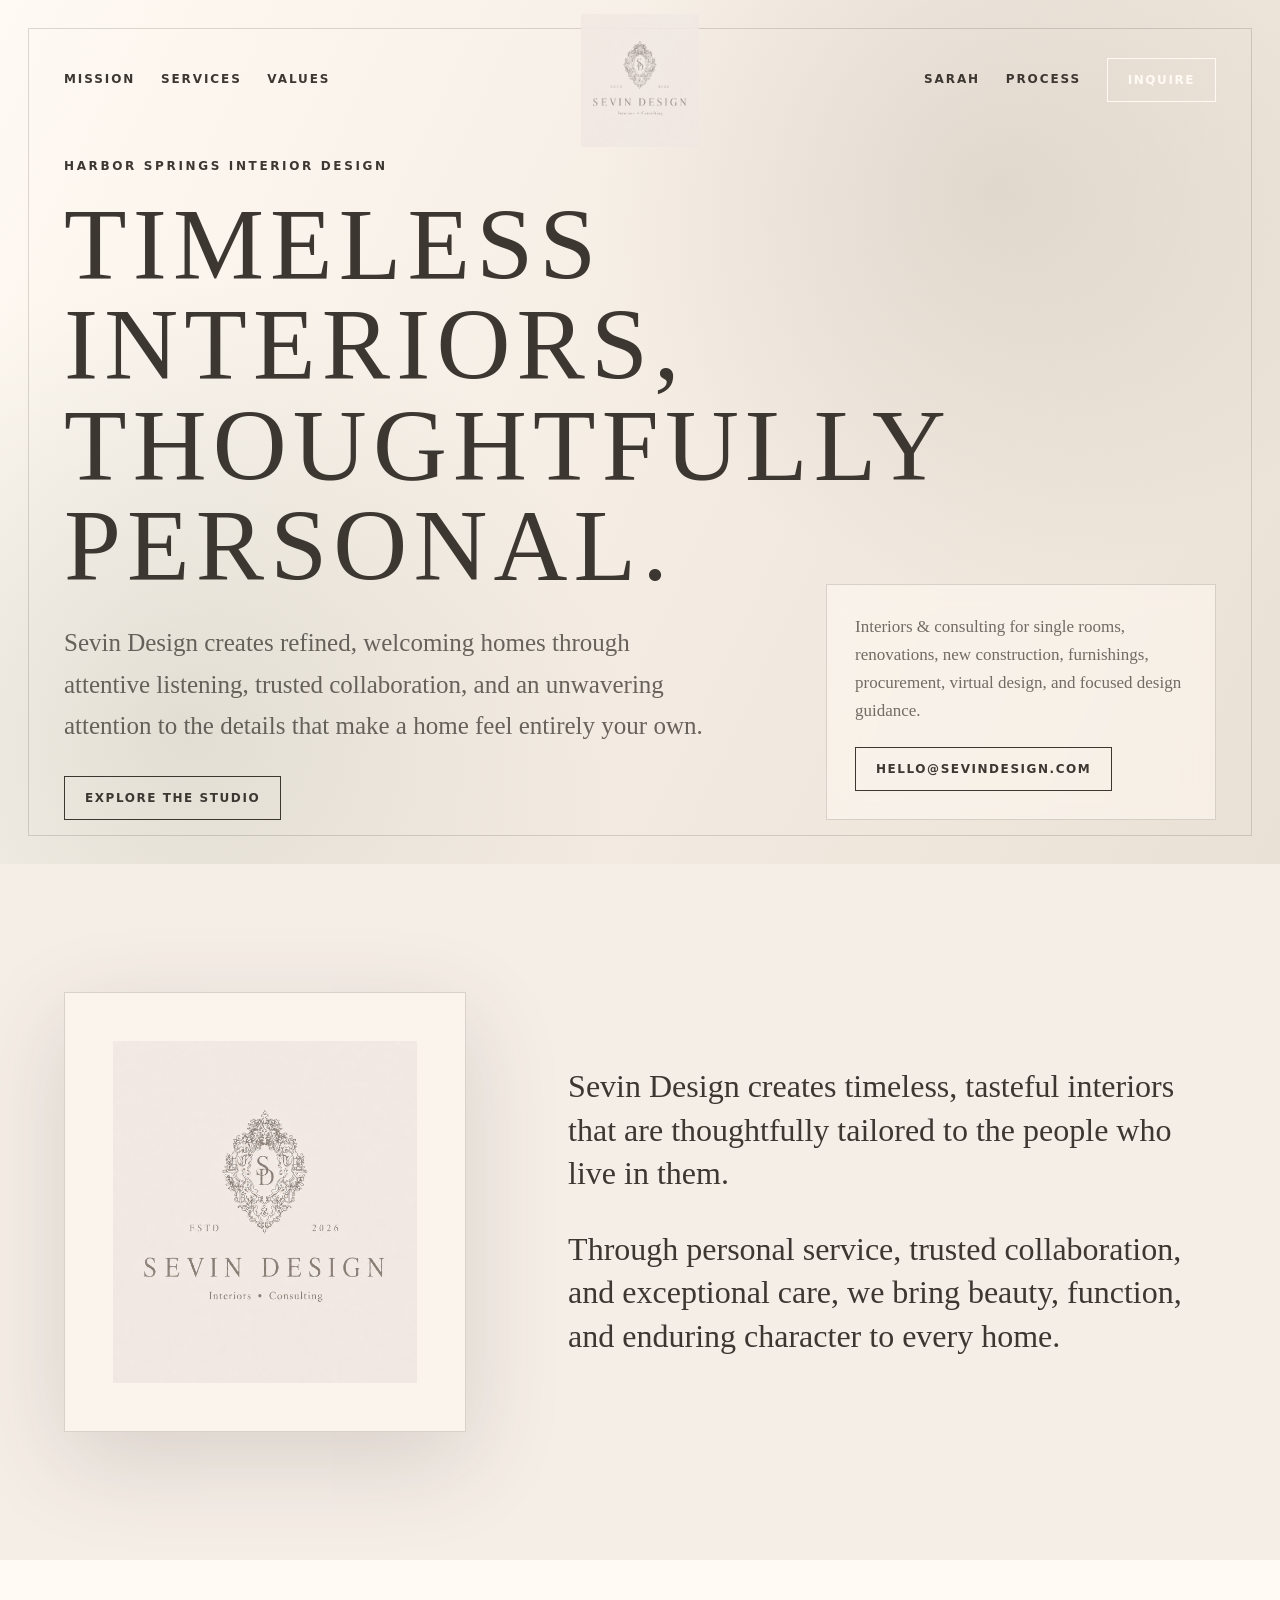
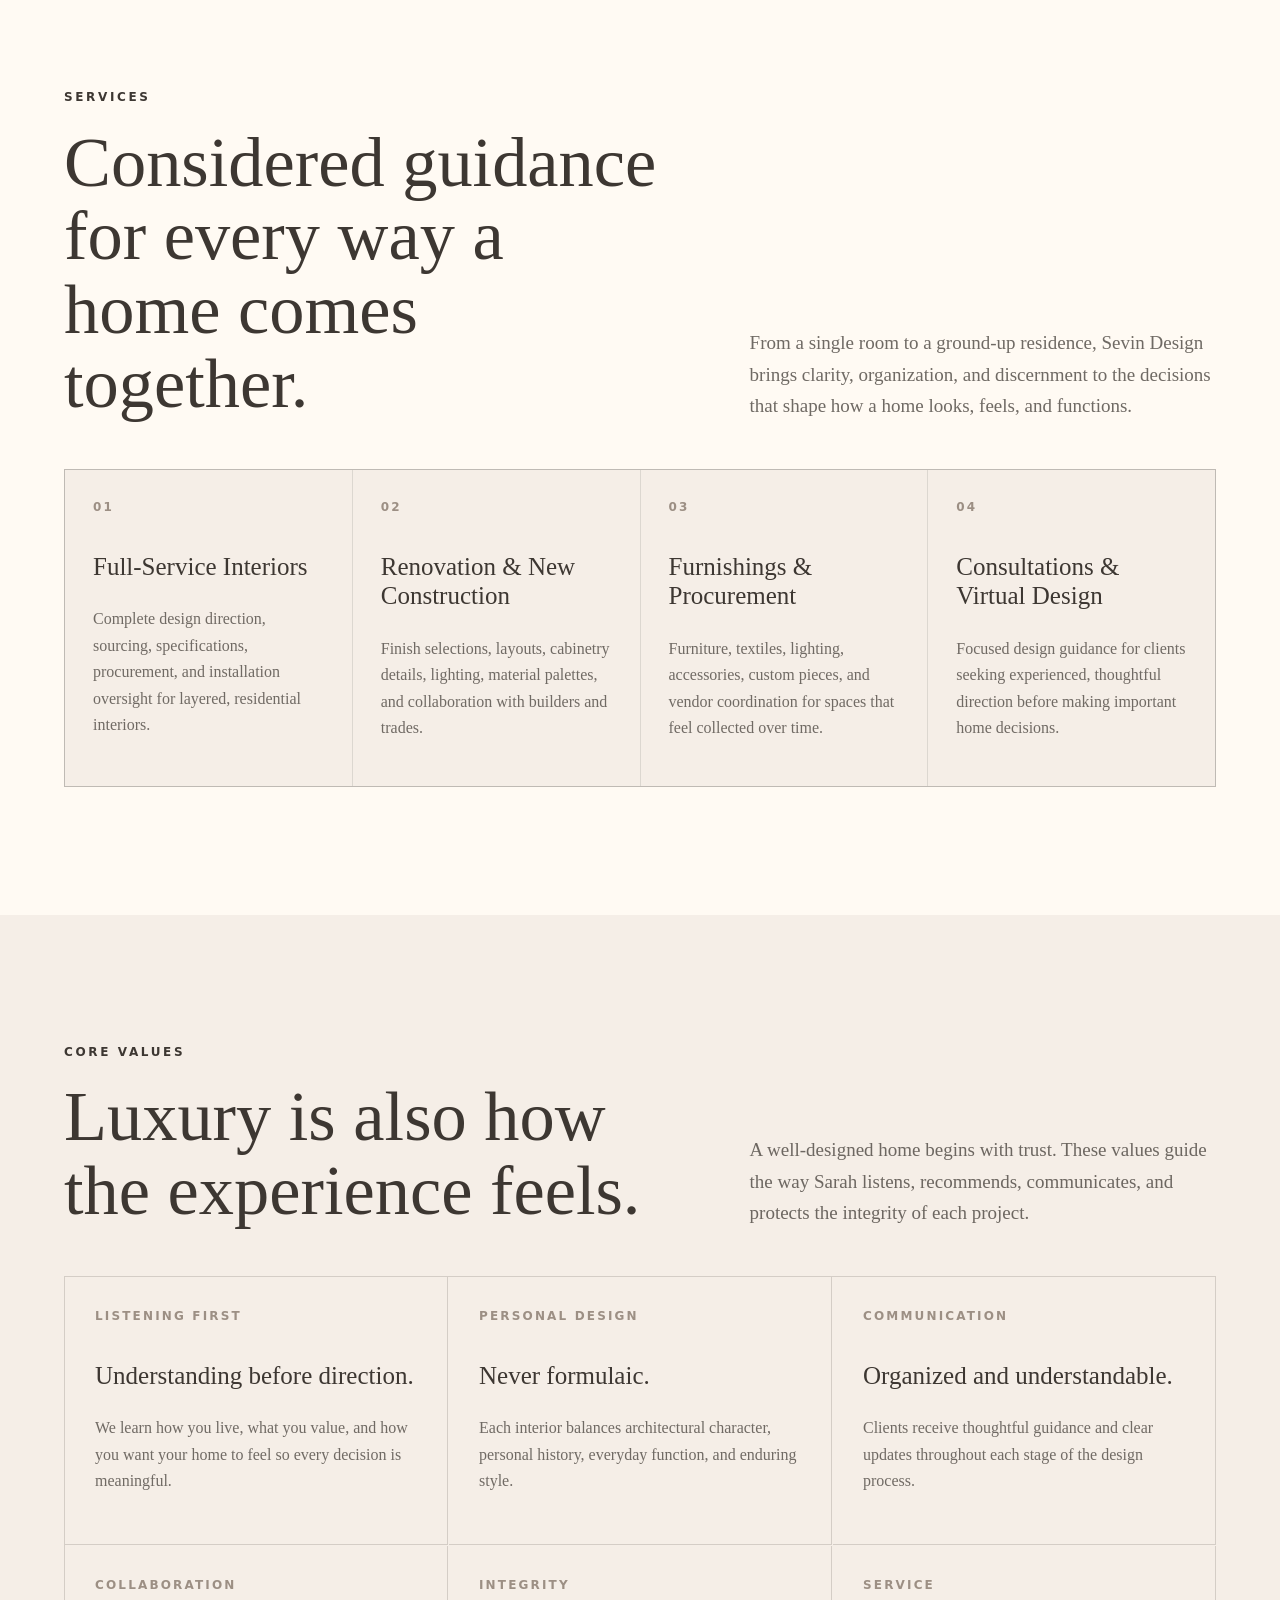
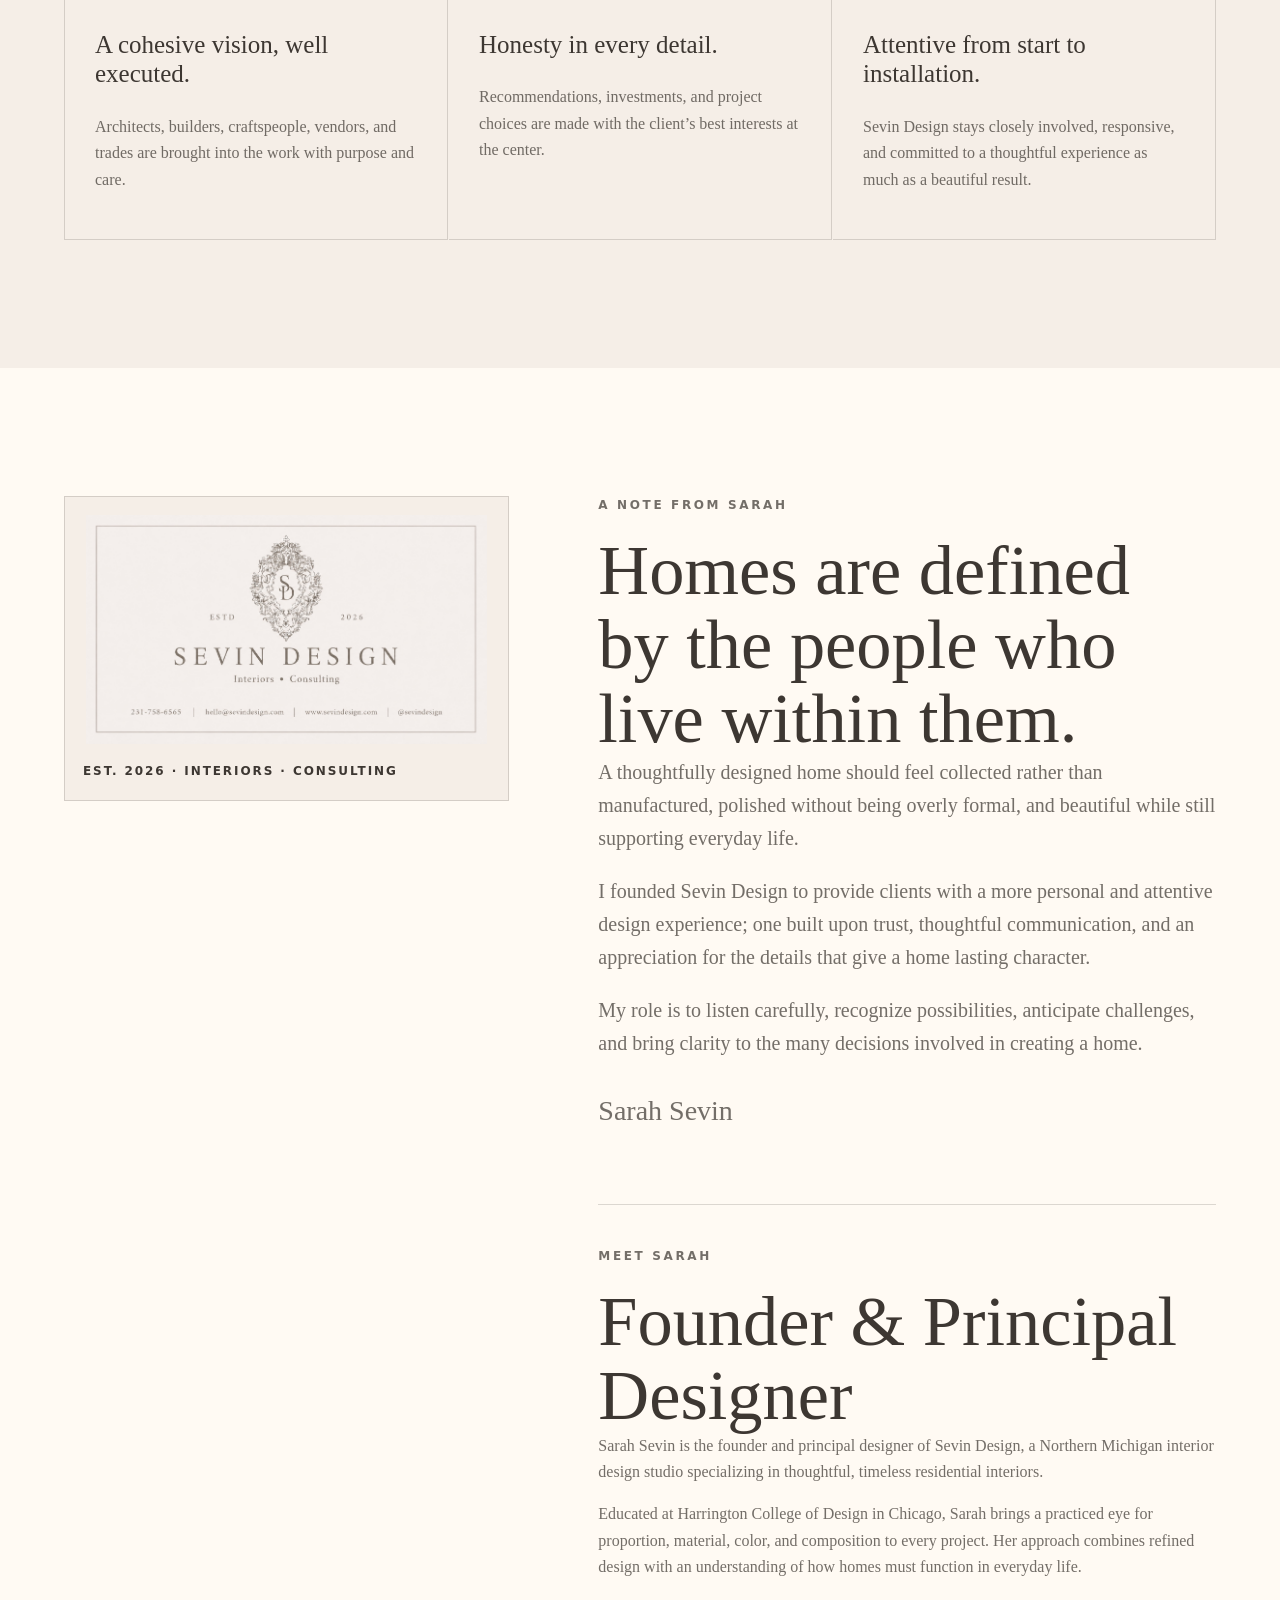
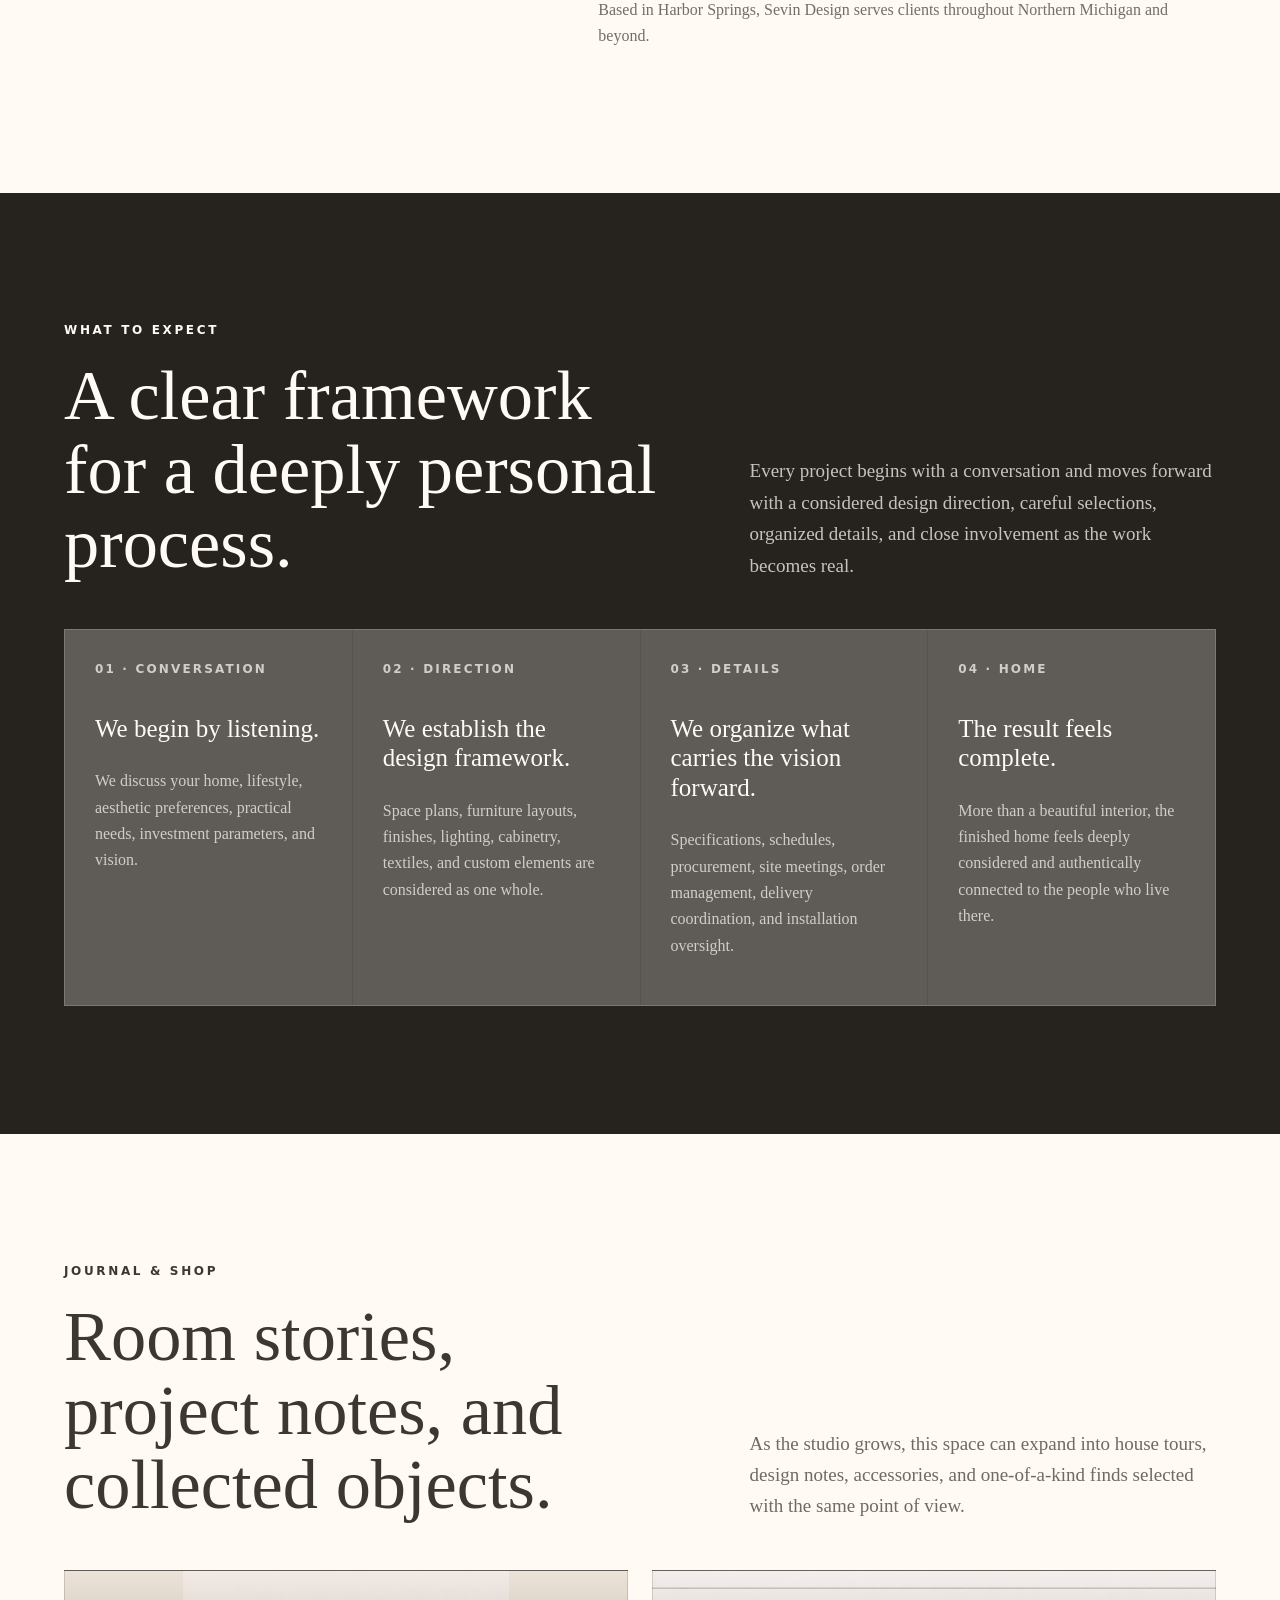
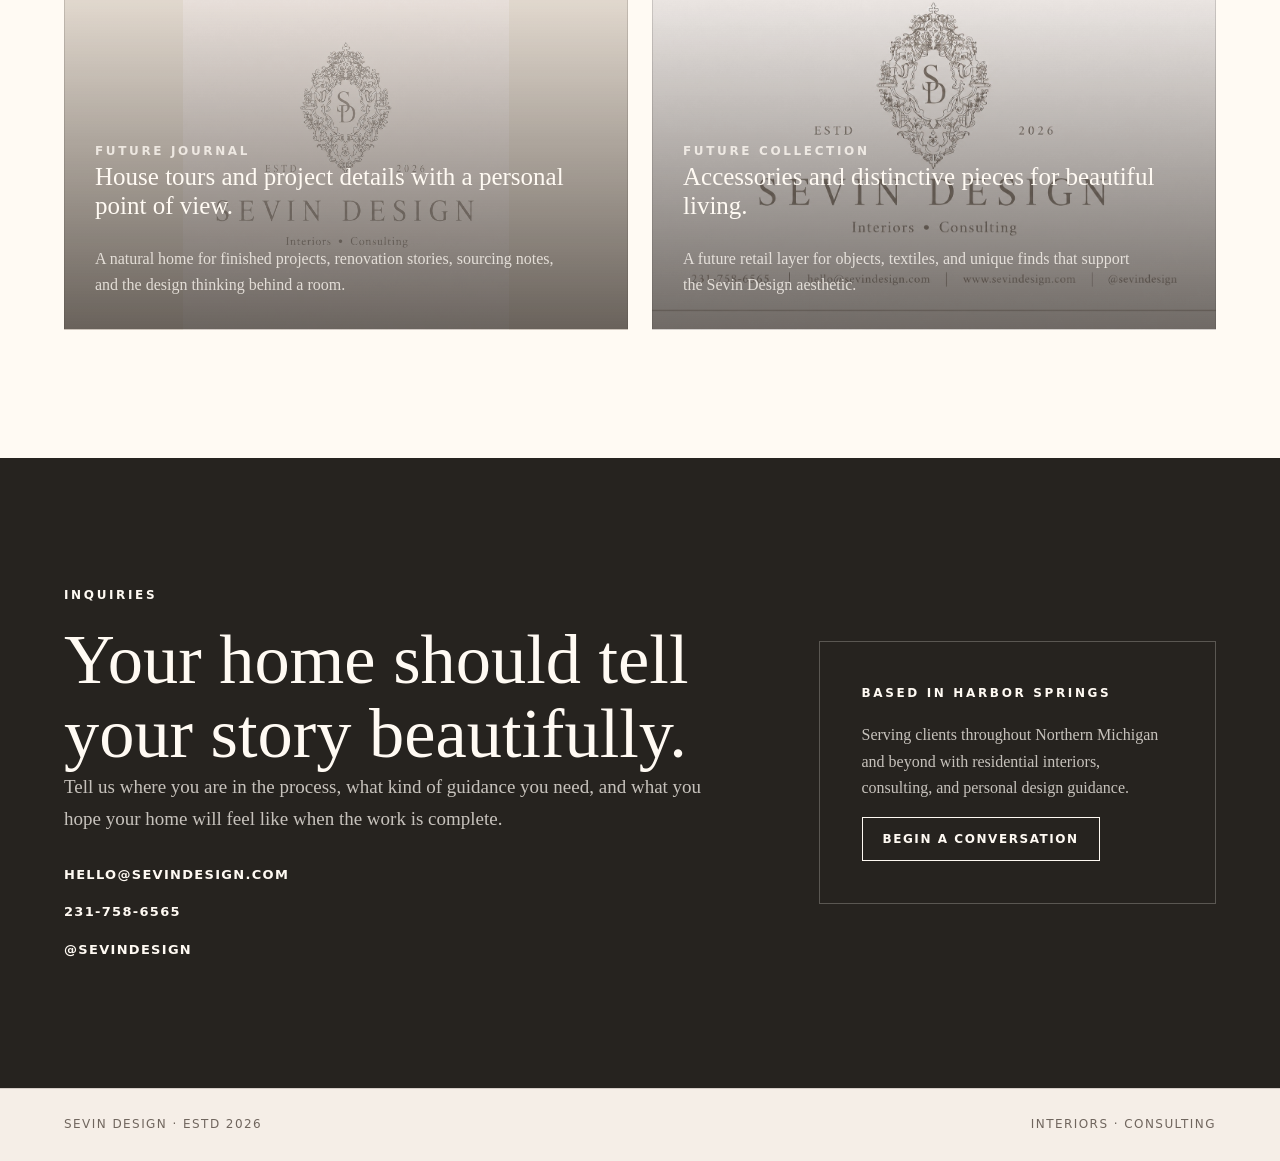
==== sevin-design/index.html @ 9a0bd51c "Fix Sevin logo card crop" ====
<!doctype html>
<html lang="en">
  <head>
    <meta charset="utf-8" />
    <meta name="viewport" content="width=device-width, initial-scale=1" />
    <title>Sevin Design | Timeless Interiors & Consulting</title>
    <meta
      name="description"
      content="Sevin Design is a Harbor Springs interior design studio creating timeless, tasteful interiors through personal service, trusted collaboration, and thoughtful detail."
    />
    <meta property="og:title" content="Sevin Design | Timeless Interiors & Consulting" />
    <meta
      property="og:description"
      content="Thoughtful residential interiors, renovation and new-construction consultation, furnishings, virtual design, and focused design guidance."
    />
    <meta property="og:image" content="https://www.productbuilder.agency/sevin-design/assets/sevin-card.jpg" />
    <meta property="og:type" content="website" />
    <style>
      :root {
        --paper: #f5eee7;
        --ivory: #fffaf3;
        --linen: #e8ded2;
        --sand: #d5c5b5;
        --mushroom: #9c8f84;
        --taupe: #70665e;
        --ink: #3d3732;
        --olive: #5d664f;
        --charcoal: #26231f;
        --line: rgba(61, 55, 50, 0.18);
        --soft-line: rgba(255, 250, 243, 0.28);
        --shadow: 0 28px 90px rgba(61, 55, 50, 0.16);
      }

      * {
        box-sizing: border-box;
      }

      html {
        scroll-behavior: smooth;
      }

      body {
        margin: 0;
        background:
          radial-gradient(circle at top left, rgba(255, 250, 243, 0.82), transparent 38rem),
          var(--paper);
        color: var(--ink);
        font-family: "Times New Roman", Georgia, serif;
        line-height: 1.65;
      }

      a {
        color: inherit;
        text-decoration: none;
      }

      img {
        display: block;
        max-width: 100%;
      }

      .site {
        overflow: clip;
      }

      .topbar {
        position: fixed;
        z-index: 20;
        inset: 0 0 auto;
        display: grid;
        grid-template-columns: 1fr auto 1fr;
        align-items: center;
        gap: 24px;
        min-height: 76px;
        padding: 14px clamp(20px, 5vw, 64px);
        color: var(--ink);
        transition: background 180ms ease, border-color 180ms ease, color 180ms ease;
      }

      .topbar.is-solid {
        background: rgba(245, 238, 231, 0.94);
        border-bottom: 1px solid var(--line);
        color: var(--ink);
        backdrop-filter: blur(18px);
      }

      .nav {
        display: flex;
        align-items: center;
        gap: clamp(14px, 2vw, 28px);
        font-family: ui-sans-serif, system-ui, sans-serif;
        font-size: 12px;
        font-weight: 600;
        letter-spacing: 0.16em;
        text-transform: uppercase;
      }

      .nav:last-child {
        justify-content: flex-end;
      }

      .brand {
        display: grid;
        place-items: center;
        width: 128px;
      }

      .brand img {
        width: 118px;
        mix-blend-mode: multiply;
        opacity: 0.9;
      }

      .button {
        display: inline-flex;
        min-height: 44px;
        align-items: center;
        justify-content: center;
        border: 1px solid currentColor;
        border-radius: 0;
        padding: 12px 20px;
        font-family: ui-sans-serif, system-ui, sans-serif;
        font-size: 12px;
        font-weight: 700;
        letter-spacing: 0.13em;
        line-height: 1;
        text-transform: uppercase;
        transition: transform 160ms ease, background 160ms ease, color 160ms ease;
      }

      .button:hover {
        transform: translateY(-1px);
      }

      .button.dark {
        background: var(--ink);
        color: var(--ivory);
        border-color: var(--ink);
      }

      .button.light {
        color: var(--ivory);
      }

      .hero {
        position: relative;
        min-height: 96svh;
        display: grid;
        align-items: end;
        padding: 118px clamp(20px, 5vw, 64px) 44px;
        color: var(--ink);
        isolation: isolate;
      }

      .hero::before,
      .hero::after {
        position: absolute;
        inset: 0;
        content: "";
        z-index: -1;
      }

      .hero::before {
        background:
          radial-gradient(circle at 78% 22%, rgba(156, 143, 132, 0.2), transparent 25rem),
          radial-gradient(circle at 14% 84%, rgba(93, 102, 79, 0.14), transparent 28rem),
          linear-gradient(115deg, rgba(255, 250, 243, 0.96), rgba(232, 222, 210, 0.84)),
          var(--paper);
      }

      .hero::after {
        border: 1px solid rgba(61, 55, 50, 0.22);
        inset: 28px;
        opacity: 0.8;
      }

      .hero-content {
        display: grid;
        grid-template-columns: minmax(0, 760px) minmax(250px, 390px);
        gap: clamp(32px, 8vw, 130px);
        align-items: end;
        width: min(1220px, 100%);
      }

      .eyebrow {
        margin: 0 0 18px;
        font-family: ui-sans-serif, system-ui, sans-serif;
        font-size: 12px;
        font-weight: 700;
        letter-spacing: 0.22em;
        text-transform: uppercase;
      }

      h1,
      h2,
      h3,
      p {
        margin-top: 0;
      }

      h1 {
        margin-bottom: 26px;
        font-size: clamp(54px, 8vw, 118px);
        font-weight: 400;
        letter-spacing: 0.06em;
        line-height: 0.98;
        text-transform: uppercase;
      }

      h2 {
        margin-bottom: 0;
        font-size: clamp(38px, 5.5vw, 76px);
        font-weight: 400;
        line-height: 1.05;
      }

      h3 {
        font-size: 25px;
        font-weight: 400;
        line-height: 1.18;
      }

      .hero-copy {
        max-width: 650px;
        margin-bottom: 30px;
        color: rgba(61, 55, 50, 0.76);
        font-size: clamp(19px, 2vw, 25px);
      }

      .hero-panel {
        border: 1px solid var(--line);
        padding: 28px;
        background: rgba(255, 250, 243, 0.56);
        backdrop-filter: blur(14px);
      }

      .hero-panel p {
        margin-bottom: 22px;
        color: rgba(61, 55, 50, 0.72);
        font-size: 17px;
      }

      .hero .button.light {
        color: var(--ink);
      }

      .section {
        padding: clamp(72px, 10vw, 132px) clamp(20px, 5vw, 64px);
      }

      .section.alt {
        background: var(--ivory);
      }

      .section.dark {
        background: var(--charcoal);
        color: var(--ivory);
      }

      .section-inner {
        width: min(1180px, 100%);
        margin: 0 auto;
      }

      .section-head {
        display: grid;
        grid-template-columns: minmax(0, 0.92fr) minmax(280px, 0.72fr);
        gap: clamp(30px, 7vw, 104px);
        align-items: end;
        margin-bottom: 48px;
      }

      .section-lede {
        margin-bottom: 0;
        color: rgba(61, 55, 50, 0.74);
        font-size: 19px;
      }

      .dark .section-lede,
      .dark .muted {
        color: rgba(255, 250, 243, 0.74);
      }

      .mission {
        display: grid;
        grid-template-columns: 0.62fr 1fr;
        gap: clamp(34px, 8vw, 118px);
        align-items: center;
      }

      .logo-card {
        border: 1px solid var(--line);
        padding: clamp(24px, 4vw, 48px);
        background: rgba(255, 250, 243, 0.55);
        box-shadow: var(--shadow);
      }

      .mission-copy {
        font-size: clamp(22px, 2.5vw, 34px);
        line-height: 1.36;
      }

      .mission-copy p:last-child {
        margin-bottom: 0;
      }

      .services-grid {
        display: grid;
        grid-template-columns: repeat(4, 1fr);
        gap: 1px;
        border: 1px solid var(--line);
        background: var(--line);
      }

      .service {
        min-height: 300px;
        padding: 28px;
        background: var(--paper);
      }

      .service span,
      .value span,
      .step span {
        display: block;
        margin-bottom: 34px;
        color: var(--mushroom);
        font-family: ui-sans-serif, system-ui, sans-serif;
        font-size: 12px;
        font-weight: 700;
        letter-spacing: 0.18em;
        text-transform: uppercase;
      }

      .service p,
      .value p,
      .step p,
      .bio p,
      .note p {
        color: rgba(61, 55, 50, 0.72);
      }

      .value-grid {
        display: grid;
        grid-template-columns: repeat(3, 1fr);
        gap: 1px;
        border-top: 1px solid var(--line);
        border-left: 1px solid var(--line);
      }

      .value {
        min-height: 268px;
        padding: 30px;
        border-right: 1px solid var(--line);
        border-bottom: 1px solid var(--line);
      }

      .story-grid {
        display: grid;
        grid-template-columns: minmax(280px, 0.72fr) minmax(0, 1fr);
        gap: clamp(34px, 7vw, 96px);
        align-items: start;
      }

      .portrait-card {
        position: sticky;
        top: 104px;
        border: 1px solid var(--line);
        padding: 18px;
        background: var(--paper);
      }

      .portrait-card img {
        aspect-ratio: 16 / 9;
        width: 100%;
        object-fit: contain;
        object-position: center;
      }

      .caption {
        margin: 18px 0 0;
        font-family: ui-sans-serif, system-ui, sans-serif;
        font-size: 12px;
        font-weight: 700;
        letter-spacing: 0.16em;
        text-transform: uppercase;
      }

      .note {
        padding-bottom: 42px;
        border-bottom: 1px solid var(--line);
        font-size: 20px;
      }

      .signature {
        margin-top: 28px;
        color: var(--taupe);
        font-size: 28px;
      }

      .bio {
        padding-top: 42px;
      }

      .process {
        display: grid;
        grid-template-columns: repeat(4, 1fr);
        gap: 1px;
        border: 1px solid rgba(255, 250, 243, 0.22);
        background: rgba(255, 250, 243, 0.22);
      }

      .step {
        min-height: 320px;
        padding: 30px;
        background: rgba(255, 250, 243, 0.05);
      }

      .step p,
      .step span {
        color: rgba(255, 250, 243, 0.72);
      }

      .journal-shop {
        display: grid;
        grid-template-columns: 1fr 1fr;
        gap: 24px;
      }

      .tease {
        min-height: 360px;
        display: flex;
        flex-direction: column;
        justify-content: flex-end;
        border: 1px solid var(--line);
        padding: 30px;
        background:
          linear-gradient(180deg, transparent, rgba(61, 55, 50, 0.72)),
          var(--bg);
        background-size: cover;
        background-position: center;
        color: var(--ivory);
      }

      .tease:first-child {
        background:
          linear-gradient(180deg, rgba(245, 238, 231, 0.28), rgba(61, 55, 50, 0.74)),
          url("./assets/sevin-logo.jpg") center 34% / 58% auto no-repeat,
          var(--linen);
      }

      .tease:last-child {
        --bg: url("./assets/sevin-card.jpg");
      }

      .tease p {
        max-width: 460px;
        margin-bottom: 0;
        color: rgba(255, 250, 243, 0.78);
      }

      .contact {
        display: grid;
        grid-template-columns: minmax(0, 0.92fr) minmax(280px, 0.55fr);
        gap: clamp(30px, 7vw, 94px);
        align-items: center;
      }

      .contact-list {
        display: grid;
        gap: 16px;
        margin-top: 30px;
        font-family: ui-sans-serif, system-ui, sans-serif;
        font-size: 13px;
        font-weight: 650;
        letter-spacing: 0.1em;
        text-transform: uppercase;
      }

      .contact-card {
        border: 1px solid rgba(255, 250, 243, 0.24);
        padding: clamp(24px, 4vw, 42px);
      }

      .footer {
        display: flex;
        justify-content: space-between;
        gap: 18px;
        padding: 26px clamp(20px, 5vw, 64px);
        border-top: 1px solid var(--line);
        color: var(--taupe);
        font-family: ui-sans-serif, system-ui, sans-serif;
        font-size: 12px;
        letter-spacing: 0.12em;
        text-transform: uppercase;
      }

      @media (max-width: 980px) {
        .topbar {
          grid-template-columns: 1fr auto;
        }

        .nav:first-child {
          display: none;
        }

        .hero-content,
        .section-head,
        .mission,
        .story-grid,
        .contact {
          grid-template-columns: 1fr;
        }

        .services-grid,
        .process {
          grid-template-columns: repeat(2, 1fr);
        }

        .value-grid {
          grid-template-columns: repeat(2, 1fr);
        }

        .portrait-card {
          position: static;
          max-width: 520px;
        }
      }

      @media (max-width: 680px) {
        .topbar {
          min-height: 68px;
          padding: 10px 18px;
        }

        .brand {
          width: 92px;
          justify-self: start;
        }

        .brand img {
          width: 86px;
        }

        .nav:last-child a:not(.button) {
          display: none;
        }

        .button {
          min-height: 40px;
          padding: 11px 14px;
          font-size: 11px;
        }

        .hero {
          min-height: 92svh;
          padding: 94px 20px 26px;
        }

        .hero::after {
          inset: 14px;
        }

        h1 {
          font-size: clamp(42px, 14vw, 64px);
        }

        .services-grid,
        .value-grid,
        .process,
        .journal-shop {
          grid-template-columns: 1fr;
        }

        .service,
        .value,
        .step {
          min-height: auto;
        }

        .footer {
          flex-direction: column;
        }
      }
    </style>
  </head>
  <body>
    <div class="site">
      <header class="topbar" data-nav>
        <nav class="nav" aria-label="Primary navigation left">
          <a href="#mission">Mission</a>
          <a href="#services">Services</a>
          <a href="#values">Values</a>
        </nav>
        <a class="brand" href="#top" aria-label="Sevin Design home">
          <img src="./assets/sevin-logo.jpg" alt="Sevin Design" />
        </a>
        <nav class="nav" aria-label="Primary navigation right">
          <a href="#sarah">Sarah</a>
          <a href="#process">Process</a>
          <a class="button light" href="#contact">Inquire</a>
        </nav>
      </header>

      <main id="top">
        <section class="hero">
          <div class="hero-content">
            <div>
              <p class="eyebrow">Harbor Springs Interior Design</p>
              <h1>Timeless interiors, thoughtfully personal.</h1>
              <p class="hero-copy">
                Sevin Design creates refined, welcoming homes through attentive
                listening, trusted collaboration, and an unwavering attention to
                the details that make a home feel entirely your own.
              </p>
              <a class="button light" href="#mission">Explore the Studio</a>
            </div>
            <aside class="hero-panel" aria-label="Sevin Design introduction">
              <p>
                Interiors & consulting for single rooms, renovations, new
                construction, furnishings, procurement, virtual design, and
                focused design guidance.
              </p>
              <a class="button light" href="mailto:hello@sevindesign.com">hello@sevindesign.com</a>
            </aside>
          </div>
        </section>

        <section class="section" id="mission">
          <div class="section-inner mission">
            <div class="logo-card">
              <img src="./assets/sevin-logo.jpg" alt="Sevin Design Interiors and Consulting" />
            </div>
            <div class="mission-copy">
              <p>
                Sevin Design creates timeless, tasteful interiors that are
                thoughtfully tailored to the people who live in them.
              </p>
              <p>
                Through personal service, trusted collaboration, and exceptional
                care, we bring beauty, function, and enduring character to every
                home.
              </p>
            </div>
          </div>
        </section>

        <section class="section alt" id="services">
          <div class="section-inner">
            <div class="section-head">
              <div>
                <p class="eyebrow">Services</p>
                <h2>Considered guidance for every way a home comes together.</h2>
              </div>
              <p class="section-lede">
                From a single room to a ground-up residence, Sevin Design brings
                clarity, organization, and discernment to the decisions that
                shape how a home looks, feels, and functions.
              </p>
            </div>
            <div class="services-grid">
              <article class="service">
                <span>01</span>
                <h3>Full-Service Interiors</h3>
                <p>
                  Complete design direction, sourcing, specifications,
                  procurement, and installation oversight for layered,
                  residential interiors.
                </p>
              </article>
              <article class="service">
                <span>02</span>
                <h3>Renovation & New Construction</h3>
                <p>
                  Finish selections, layouts, cabinetry details, lighting,
                  material palettes, and collaboration with builders and trades.
                </p>
              </article>
              <article class="service">
                <span>03</span>
                <h3>Furnishings & Procurement</h3>
                <p>
                  Furniture, textiles, lighting, accessories, custom pieces, and
                  vendor coordination for spaces that feel collected over time.
                </p>
              </article>
              <article class="service">
                <span>04</span>
                <h3>Consultations & Virtual Design</h3>
                <p>
                  Focused design guidance for clients seeking experienced,
                  thoughtful direction before making important home decisions.
                </p>
              </article>
            </div>
          </div>
        </section>

        <section class="section" id="values">
          <div class="section-inner">
            <div class="section-head">
              <div>
                <p class="eyebrow">Core Values</p>
                <h2>Luxury is also how the experience feels.</h2>
              </div>
              <p class="section-lede">
                A well-designed home begins with trust. These values guide the
                way Sarah listens, recommends, communicates, and protects the
                integrity of each project.
              </p>
            </div>
            <div class="value-grid">
              <article class="value">
                <span>Listening First</span>
                <h3>Understanding before direction.</h3>
                <p>
                  We learn how you live, what you value, and how you want your
                  home to feel so every decision is meaningful.
                </p>
              </article>
              <article class="value">
                <span>Personal Design</span>
                <h3>Never formulaic.</h3>
                <p>
                  Each interior balances architectural character, personal
                  history, everyday function, and enduring style.
                </p>
              </article>
              <article class="value">
                <span>Communication</span>
                <h3>Organized and understandable.</h3>
                <p>
                  Clients receive thoughtful guidance and clear updates
                  throughout each stage of the design process.
                </p>
              </article>
              <article class="value">
                <span>Collaboration</span>
                <h3>A cohesive vision, well executed.</h3>
                <p>
                  Architects, builders, craftspeople, vendors, and trades are
                  brought into the work with purpose and care.
                </p>
              </article>
              <article class="value">
                <span>Integrity</span>
                <h3>Honesty in every detail.</h3>
                <p>
                  Recommendations, investments, and project choices are made
                  with the client’s best interests at the center.
                </p>
              </article>
              <article class="value">
                <span>Service</span>
                <h3>Attentive from start to installation.</h3>
                <p>
                  Sevin Design stays closely involved, responsive, and committed
                  to a thoughtful experience as much as a beautiful result.
                </p>
              </article>
            </div>
          </div>
        </section>

        <section class="section alt" id="sarah">
          <div class="section-inner story-grid">
            <aside class="portrait-card">
              <img src="./assets/sevin-card.jpg" alt="Sevin Design business card artwork" />
              <p class="caption">Est. 2026 · Interiors · Consulting</p>
            </aside>
            <div>
              <article class="note">
                <p class="eyebrow">A Note from Sarah</p>
                <h2>Homes are defined by the people who live within them.</h2>
                <p>
                  A thoughtfully designed home should feel collected rather than
                  manufactured, polished without being overly formal, and
                  beautiful while still supporting everyday life.
                </p>
                <p>
                  I founded Sevin Design to provide clients with a more personal
                  and attentive design experience; one built upon trust,
                  thoughtful communication, and an appreciation for the details
                  that give a home lasting character.
                </p>
                <p>
                  My role is to listen carefully, recognize possibilities,
                  anticipate challenges, and bring clarity to the many decisions
                  involved in creating a home.
                </p>
                <p class="signature">Sarah Sevin</p>
              </article>
              <article class="bio">
                <p class="eyebrow">Meet Sarah</p>
                <h2>Founder & Principal Designer</h2>
                <p>
                  Sarah Sevin is the founder and principal designer of Sevin
                  Design, a Northern Michigan interior design studio
                  specializing in thoughtful, timeless residential interiors.
                </p>
                <p>
                  Educated at Harrington College of Design in Chicago, Sarah
                  brings a practiced eye for proportion, material, color, and
                  composition to every project. Her approach combines refined
                  design with an understanding of how homes must function in
                  everyday life.
                </p>
                <p>
                  Based in Harbor Springs, Sevin Design serves clients
                  throughout Northern Michigan and beyond.
                </p>
              </article>
            </div>
          </div>
        </section>

        <section class="section dark" id="process">
          <div class="section-inner">
            <div class="section-head">
              <div>
                <p class="eyebrow">What to Expect</p>
                <h2>A clear framework for a deeply personal process.</h2>
              </div>
              <p class="section-lede">
                Every project begins with a conversation and moves forward with
                a considered design direction, careful selections, organized
                details, and close involvement as the work becomes real.
              </p>
            </div>
            <div class="process">
              <article class="step">
                <span>01 · Conversation</span>
                <h3>We begin by listening.</h3>
                <p>
                  We discuss your home, lifestyle, aesthetic preferences,
                  practical needs, investment parameters, and vision.
                </p>
              </article>
              <article class="step">
                <span>02 · Direction</span>
                <h3>We establish the design framework.</h3>
                <p>
                  Space plans, furniture layouts, finishes, lighting, cabinetry,
                  textiles, and custom elements are considered as one whole.
                </p>
              </article>
              <article class="step">
                <span>03 · Details</span>
                <h3>We organize what carries the vision forward.</h3>
                <p>
                  Specifications, schedules, procurement, site meetings, order
                  management, delivery coordination, and installation oversight.
                </p>
              </article>
              <article class="step">
                <span>04 · Home</span>
                <h3>The result feels complete.</h3>
                <p>
                  More than a beautiful interior, the finished home feels
                  deeply considered and authentically connected to the people
                  who live there.
                </p>
              </article>
            </div>
          </div>
        </section>

        <section class="section alt">
          <div class="section-inner">
            <div class="section-head">
              <div>
                <p class="eyebrow">Journal & Shop</p>
                <h2>Room stories, project notes, and collected objects.</h2>
              </div>
              <p class="section-lede">
                As the studio grows, this space can expand into house tours,
                design notes, accessories, and one-of-a-kind finds selected with
                the same point of view.
              </p>
            </div>
            <div class="journal-shop">
              <article class="tease">
                <p class="eyebrow">Future Journal</p>
                <h3>House tours and project details with a personal point of view.</h3>
                <p>
                  A natural home for finished projects, renovation stories,
                  sourcing notes, and the design thinking behind a room.
                </p>
              </article>
              <article class="tease">
                <p class="eyebrow">Future Collection</p>
                <h3>Accessories and distinctive pieces for beautiful living.</h3>
                <p>
                  A future retail layer for objects, textiles, and unique finds
                  that support the Sevin Design aesthetic.
                </p>
              </article>
            </div>
          </div>
        </section>

        <section class="section dark" id="contact">
          <div class="section-inner contact">
            <div>
              <p class="eyebrow">Inquiries</p>
              <h2>Your home should tell your story beautifully.</h2>
              <p class="section-lede">
                Tell us where you are in the process, what kind of guidance you
                need, and what you hope your home will feel like when the work
                is complete.
              </p>
              <div class="contact-list">
                <a href="mailto:hello@sevindesign.com">hello@sevindesign.com</a>
                <a href="tel:+12317586565">231-758-6565</a>
                <a href="https://www.instagram.com/sevindesign">@sevindesign</a>
              </div>
            </div>
            <aside class="contact-card">
              <p class="eyebrow">Based in Harbor Springs</p>
              <p class="muted">
                Serving clients throughout Northern Michigan and beyond with
                residential interiors, consulting, and personal design guidance.
              </p>
              <a class="button light" href="mailto:hello@sevindesign.com">Begin a Conversation</a>
            </aside>
          </div>
        </section>
      </main>

      <footer class="footer">
        <span>Sevin Design · Estd 2026</span>
        <span>Interiors · Consulting</span>
      </footer>
    </div>

    <script>
      const nav = document.querySelector("[data-nav]");
      const updateNav = () => nav.classList.toggle("is-solid", window.scrollY > 28);
      updateNav();
      window.addEventListener("scroll", updateNav, { passive: true });
    </script>
  </body>
</html>
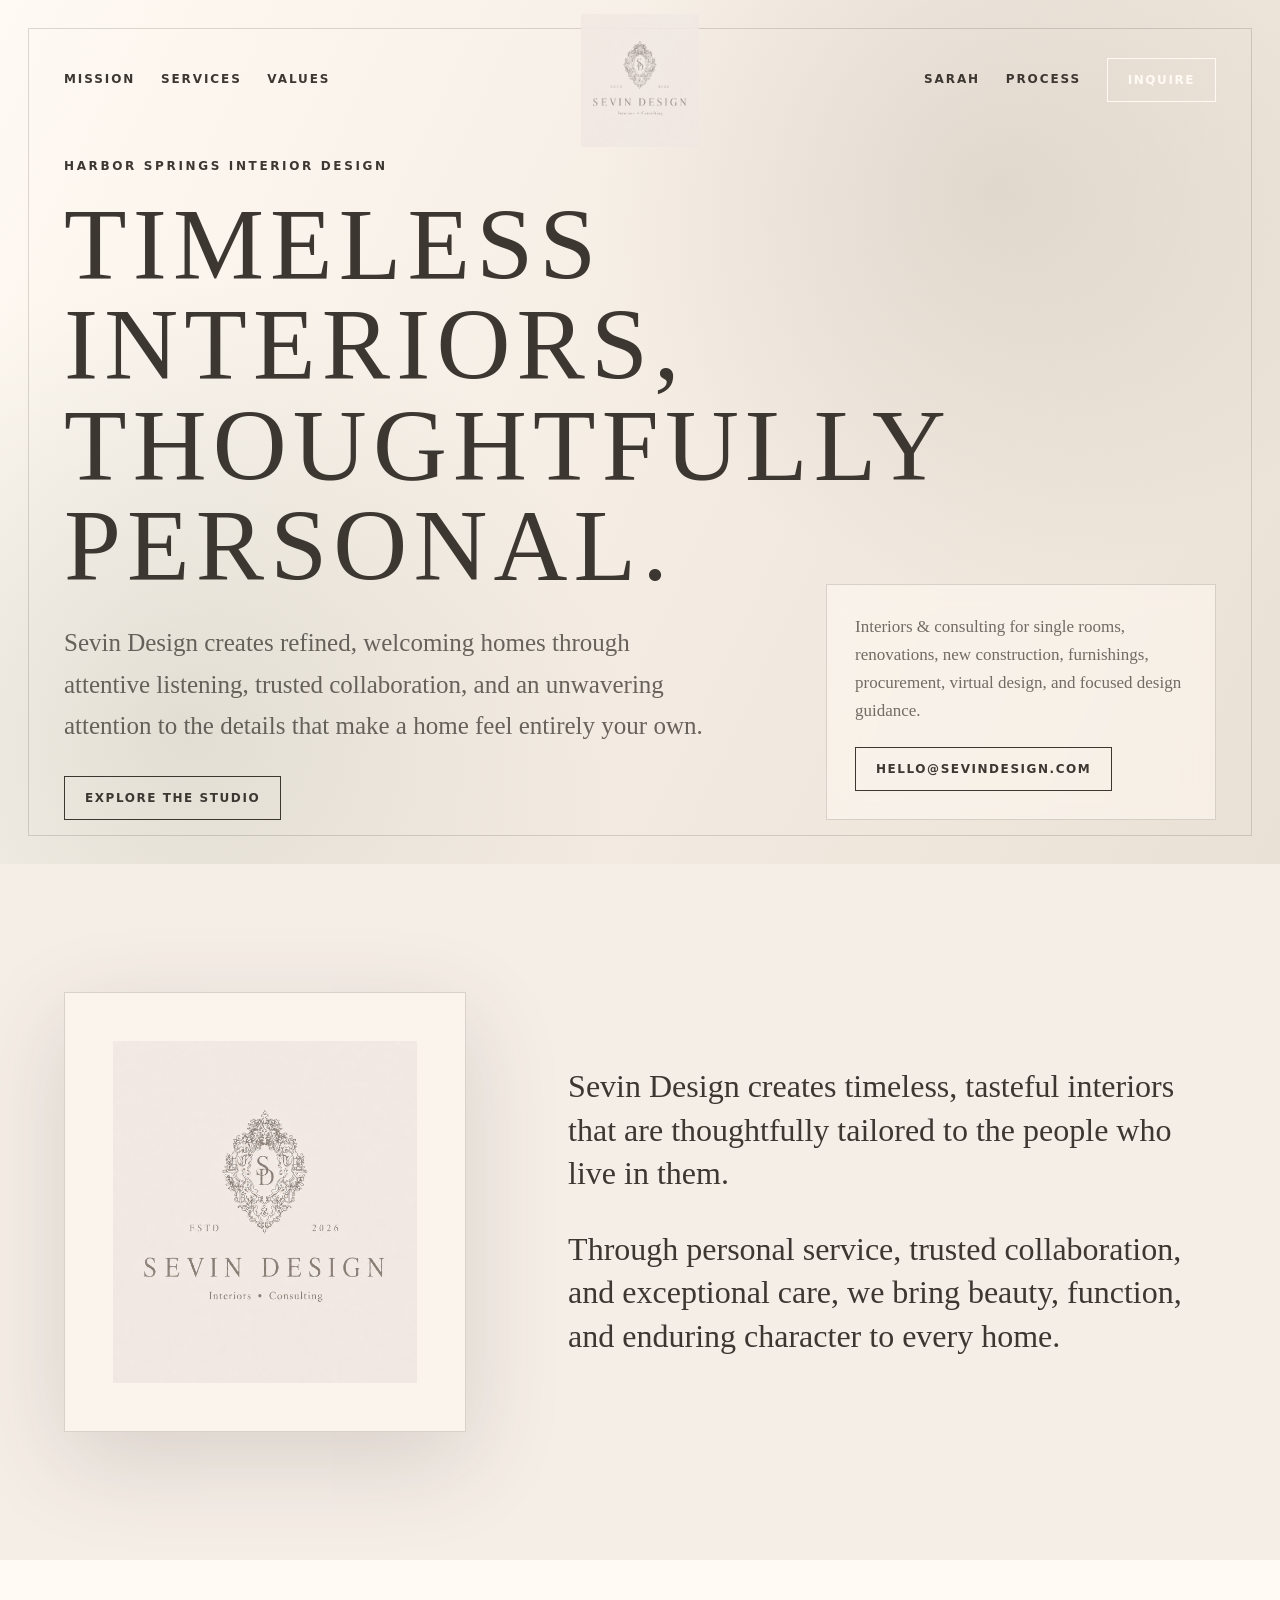
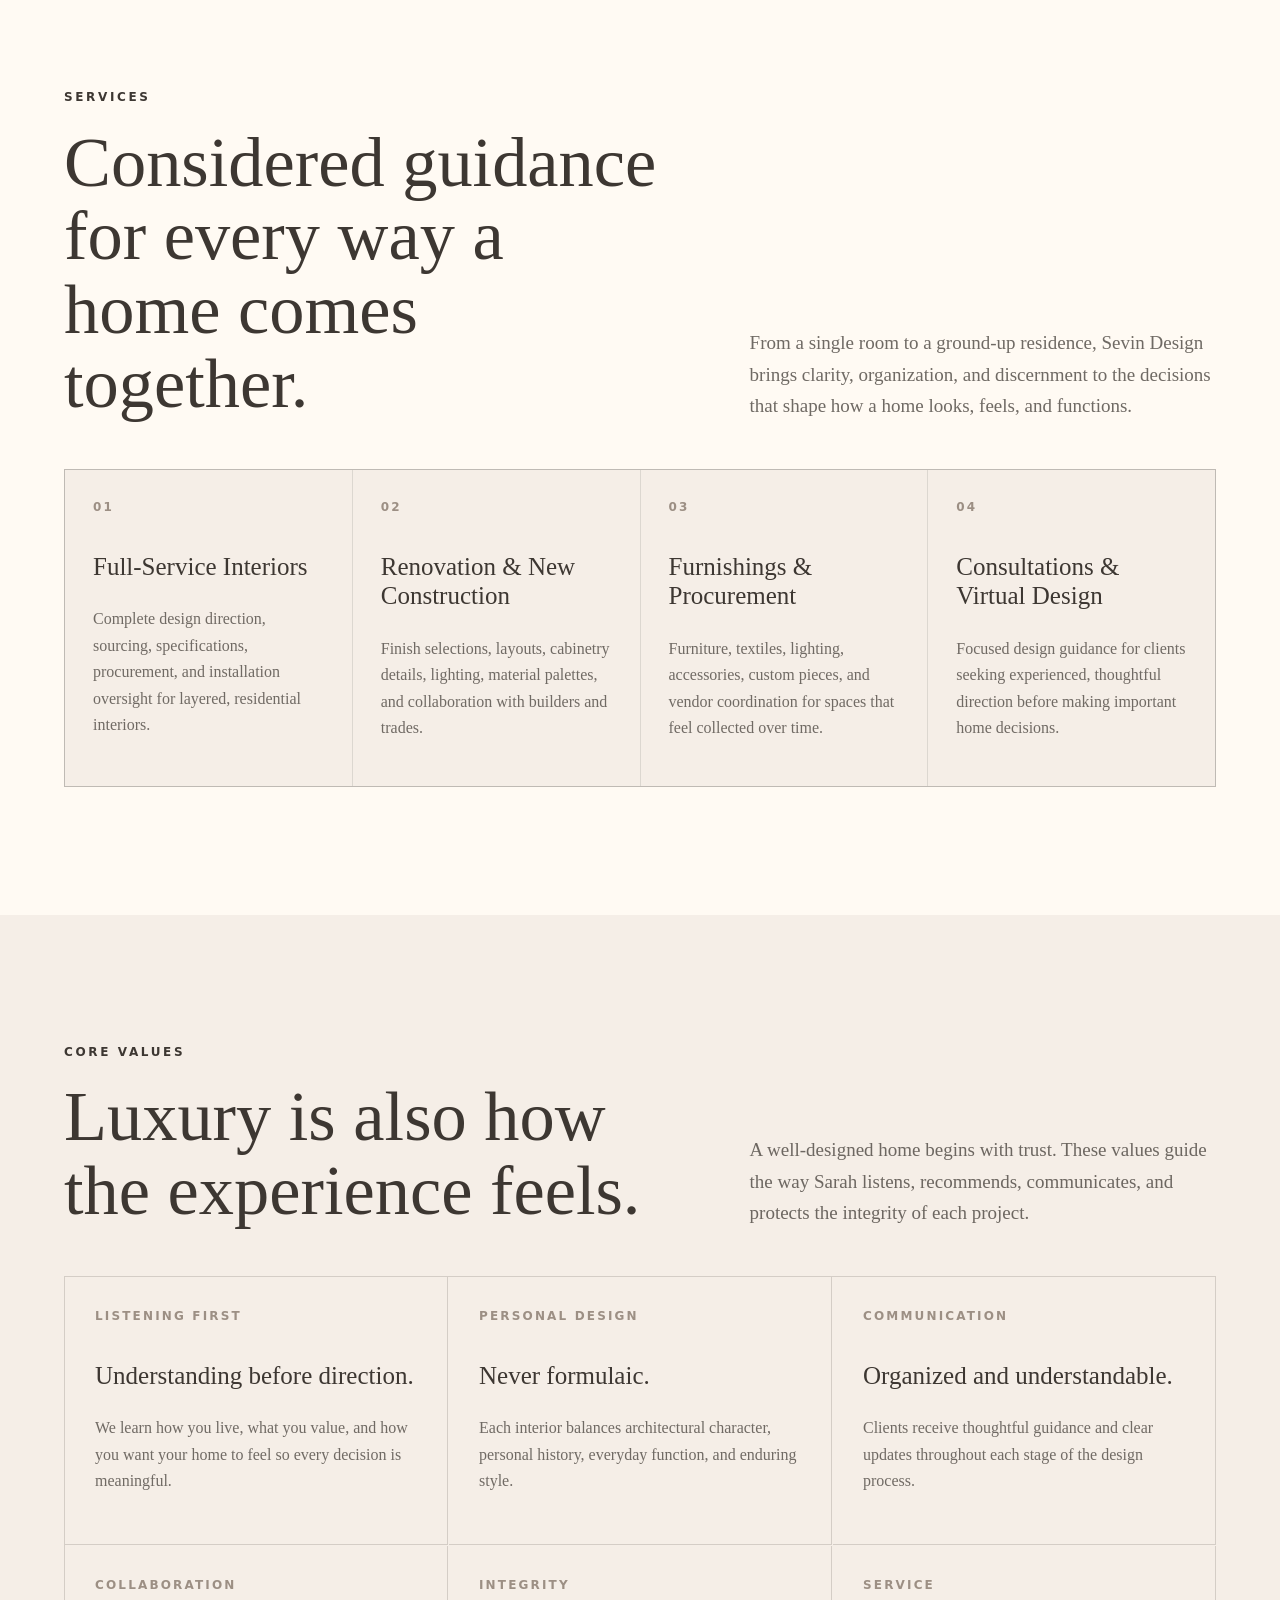
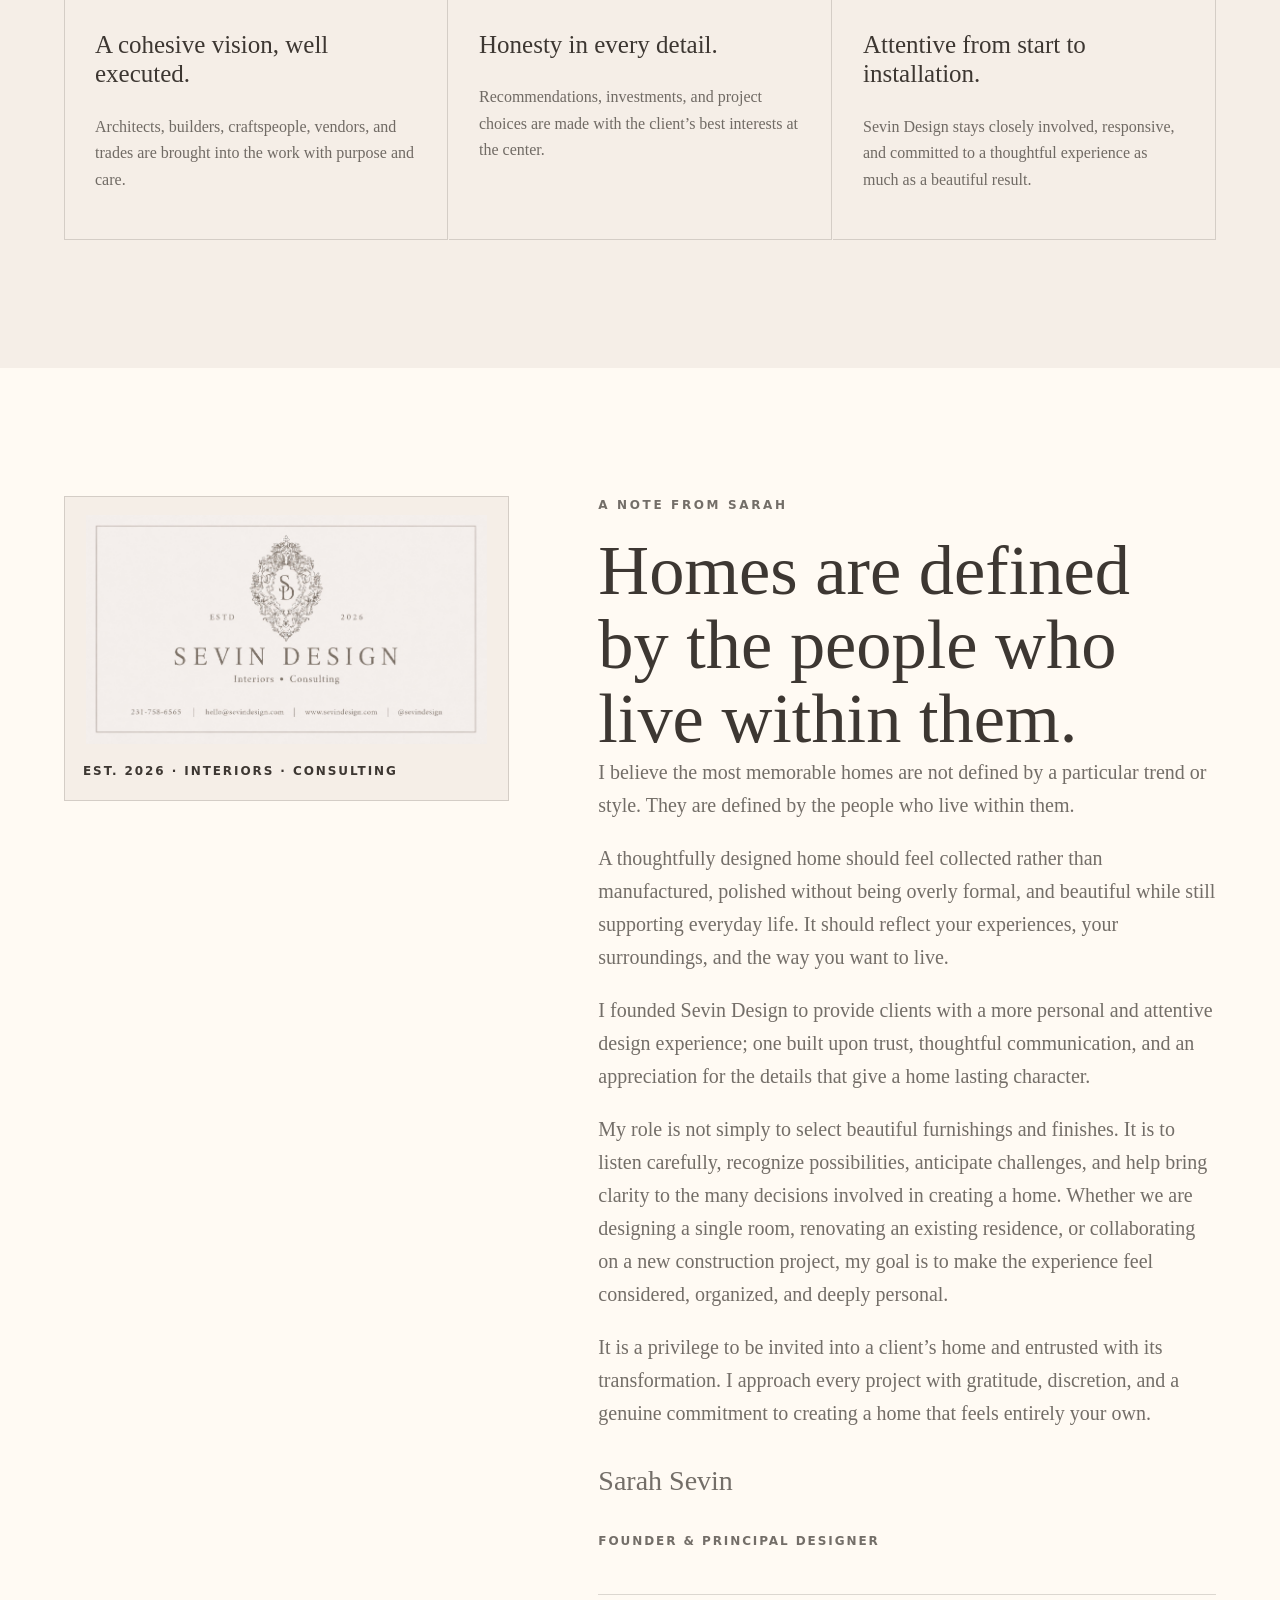
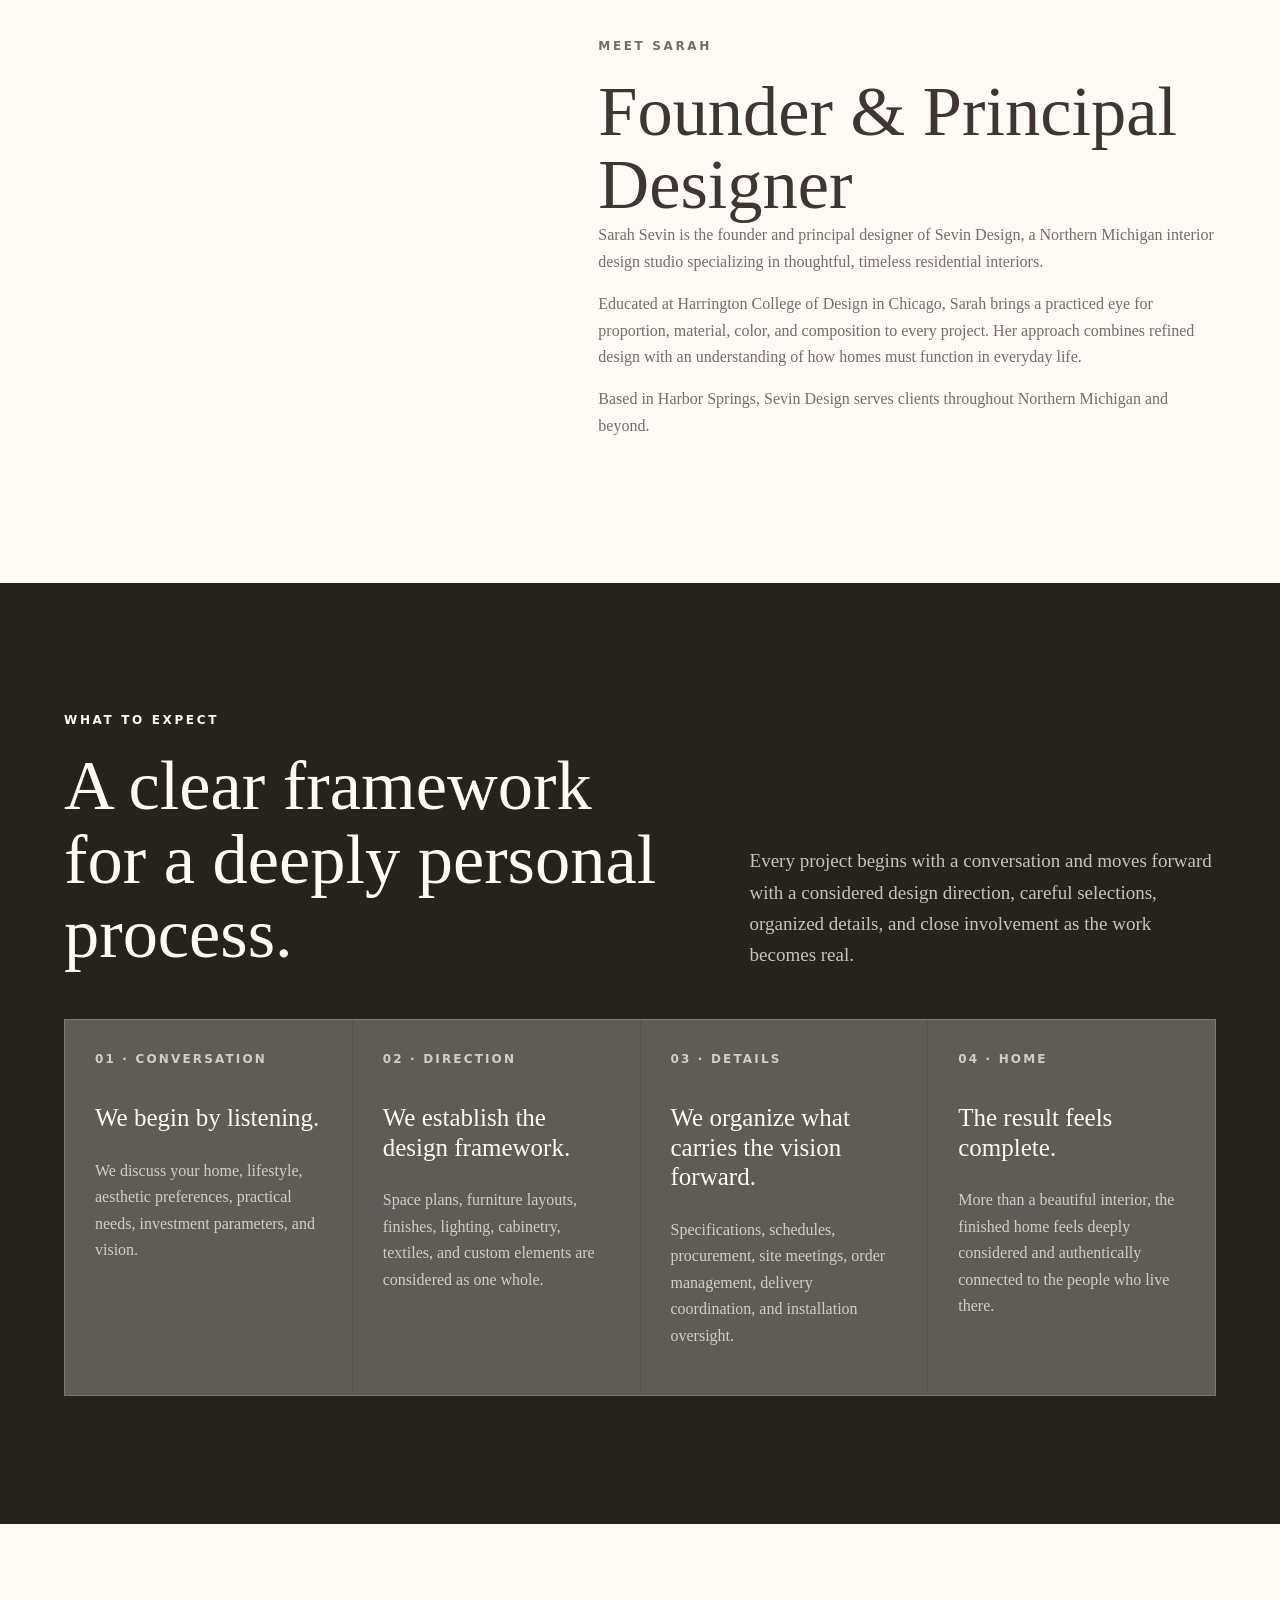
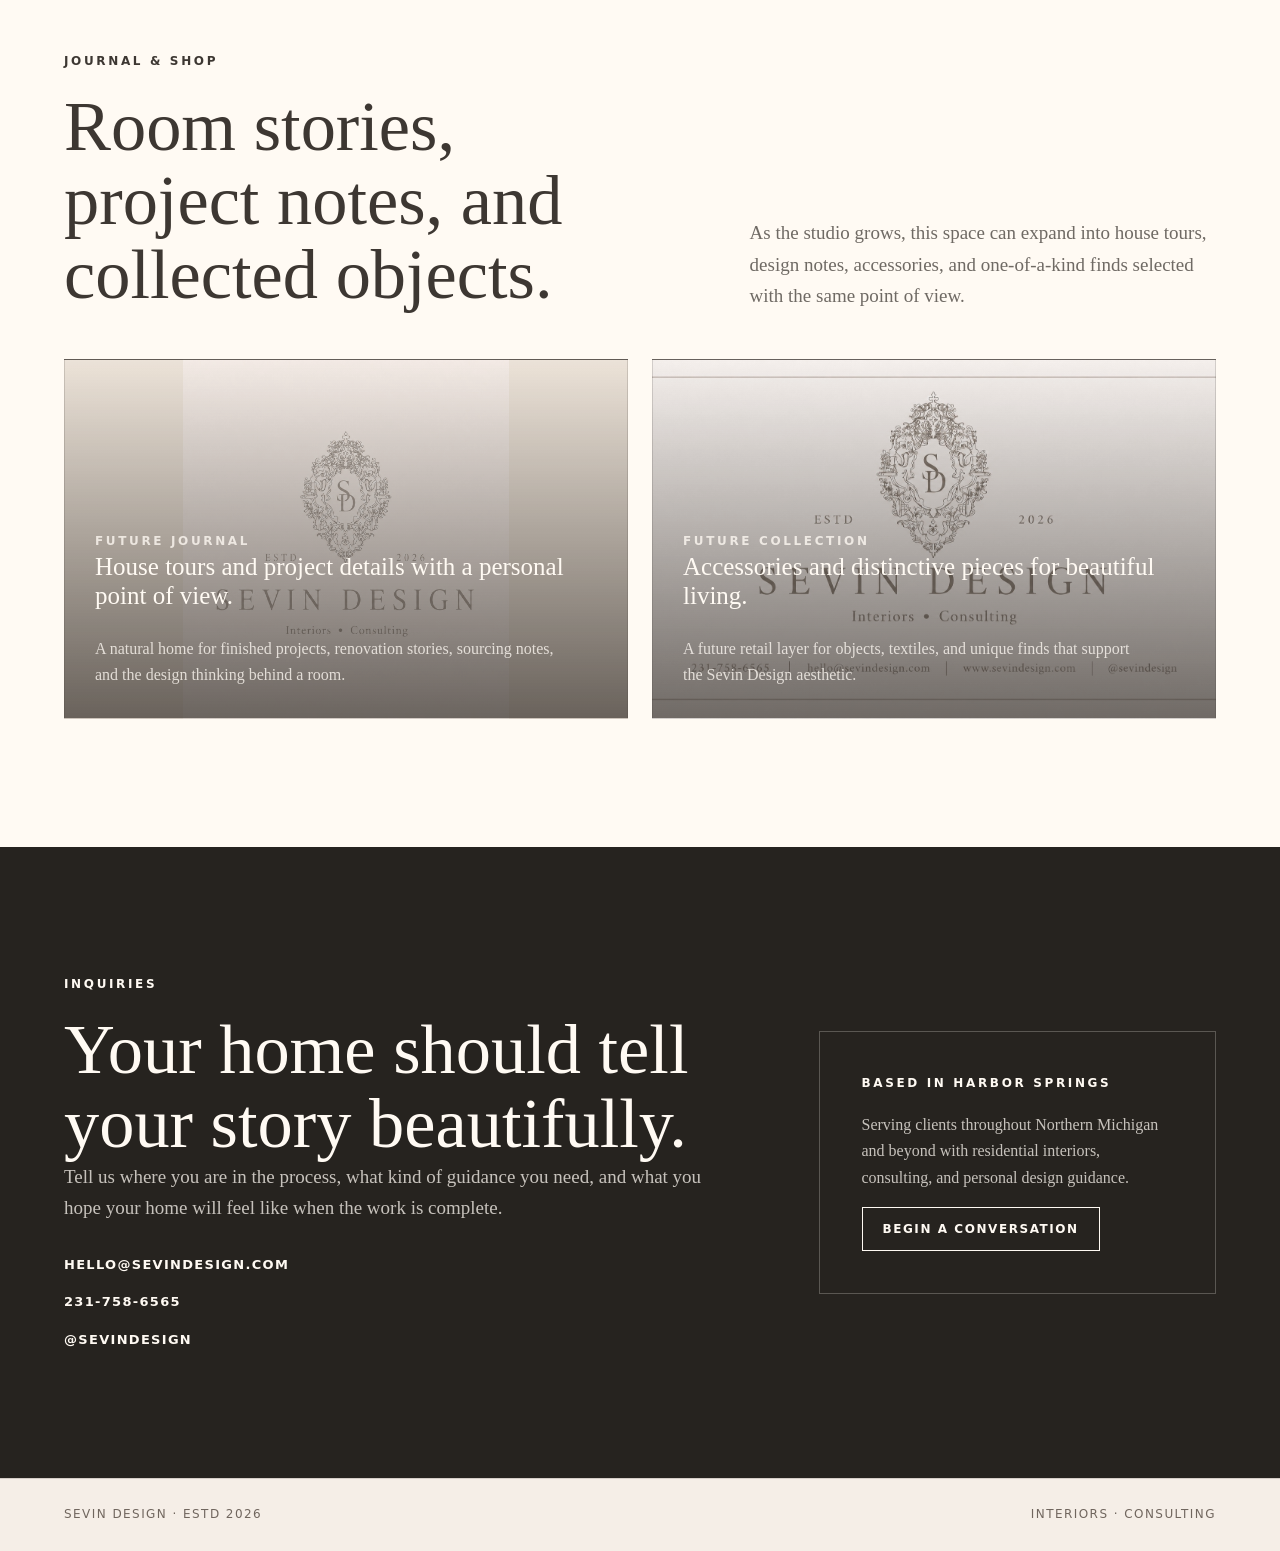
==== commit 9e88677b: "Update Sarah note copy" ====
--- a/sevin-design/index.html
+++ b/sevin-design/index.html
@@ -772,9 +772,16 @@
                 <p class="eyebrow">A Note from Sarah</p>
                 <h2>Homes are defined by the people who live within them.</h2>
                 <p>
+                  I believe the most memorable homes are not defined by a
+                  particular trend or style. They are defined by the people who
+                  live within them.
+                </p>
+                <p>
                   A thoughtfully designed home should feel collected rather than
                   manufactured, polished without being overly formal, and
-                  beautiful while still supporting everyday life.
+                  beautiful while still supporting everyday life. It should
+                  reflect your experiences, your surroundings, and the way you
+                  want to live.
                 </p>
                 <p>
                   I founded Sevin Design to provide clients with a more personal
@@ -783,11 +790,22 @@
                   that give a home lasting character.
                 </p>
                 <p>
-                  My role is to listen carefully, recognize possibilities,
-                  anticipate challenges, and bring clarity to the many decisions
-                  involved in creating a home.
+                  My role is not simply to select beautiful furnishings and
+                  finishes. It is to listen carefully, recognize possibilities,
+                  anticipate challenges, and help bring clarity to the many
+                  decisions involved in creating a home. Whether we are designing
+                  a single room, renovating an existing residence, or
+                  collaborating on a new construction project, my goal is to make
+                  the experience feel considered, organized, and deeply personal.
+                </p>
+                <p>
+                  It is a privilege to be invited into a client’s home and
+                  entrusted with its transformation. I approach every project
+                  with gratitude, discretion, and a genuine commitment to
+                  creating a home that feels entirely your own.
                 </p>
                 <p class="signature">Sarah Sevin</p>
+                <p class="caption">Founder & Principal Designer</p>
               </article>
               <article class="bio">
                 <p class="eyebrow">Meet Sarah</p>
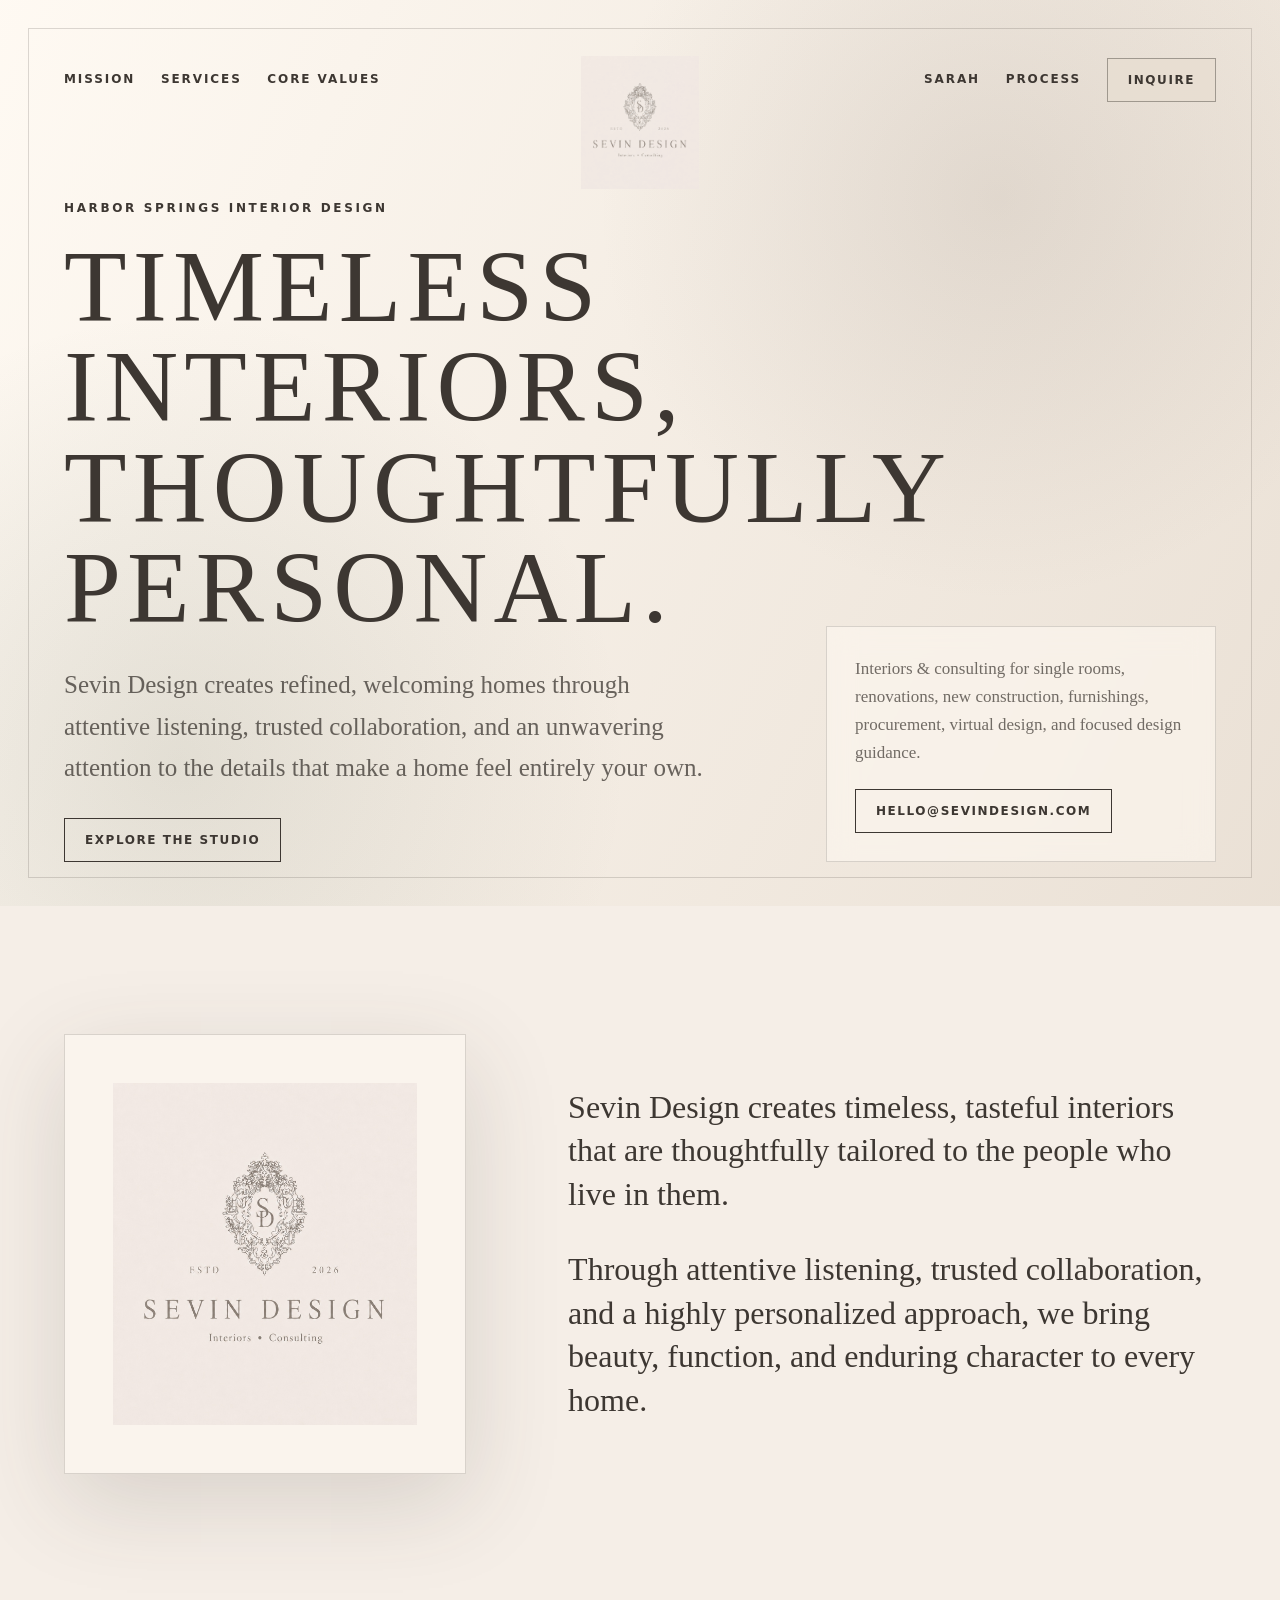
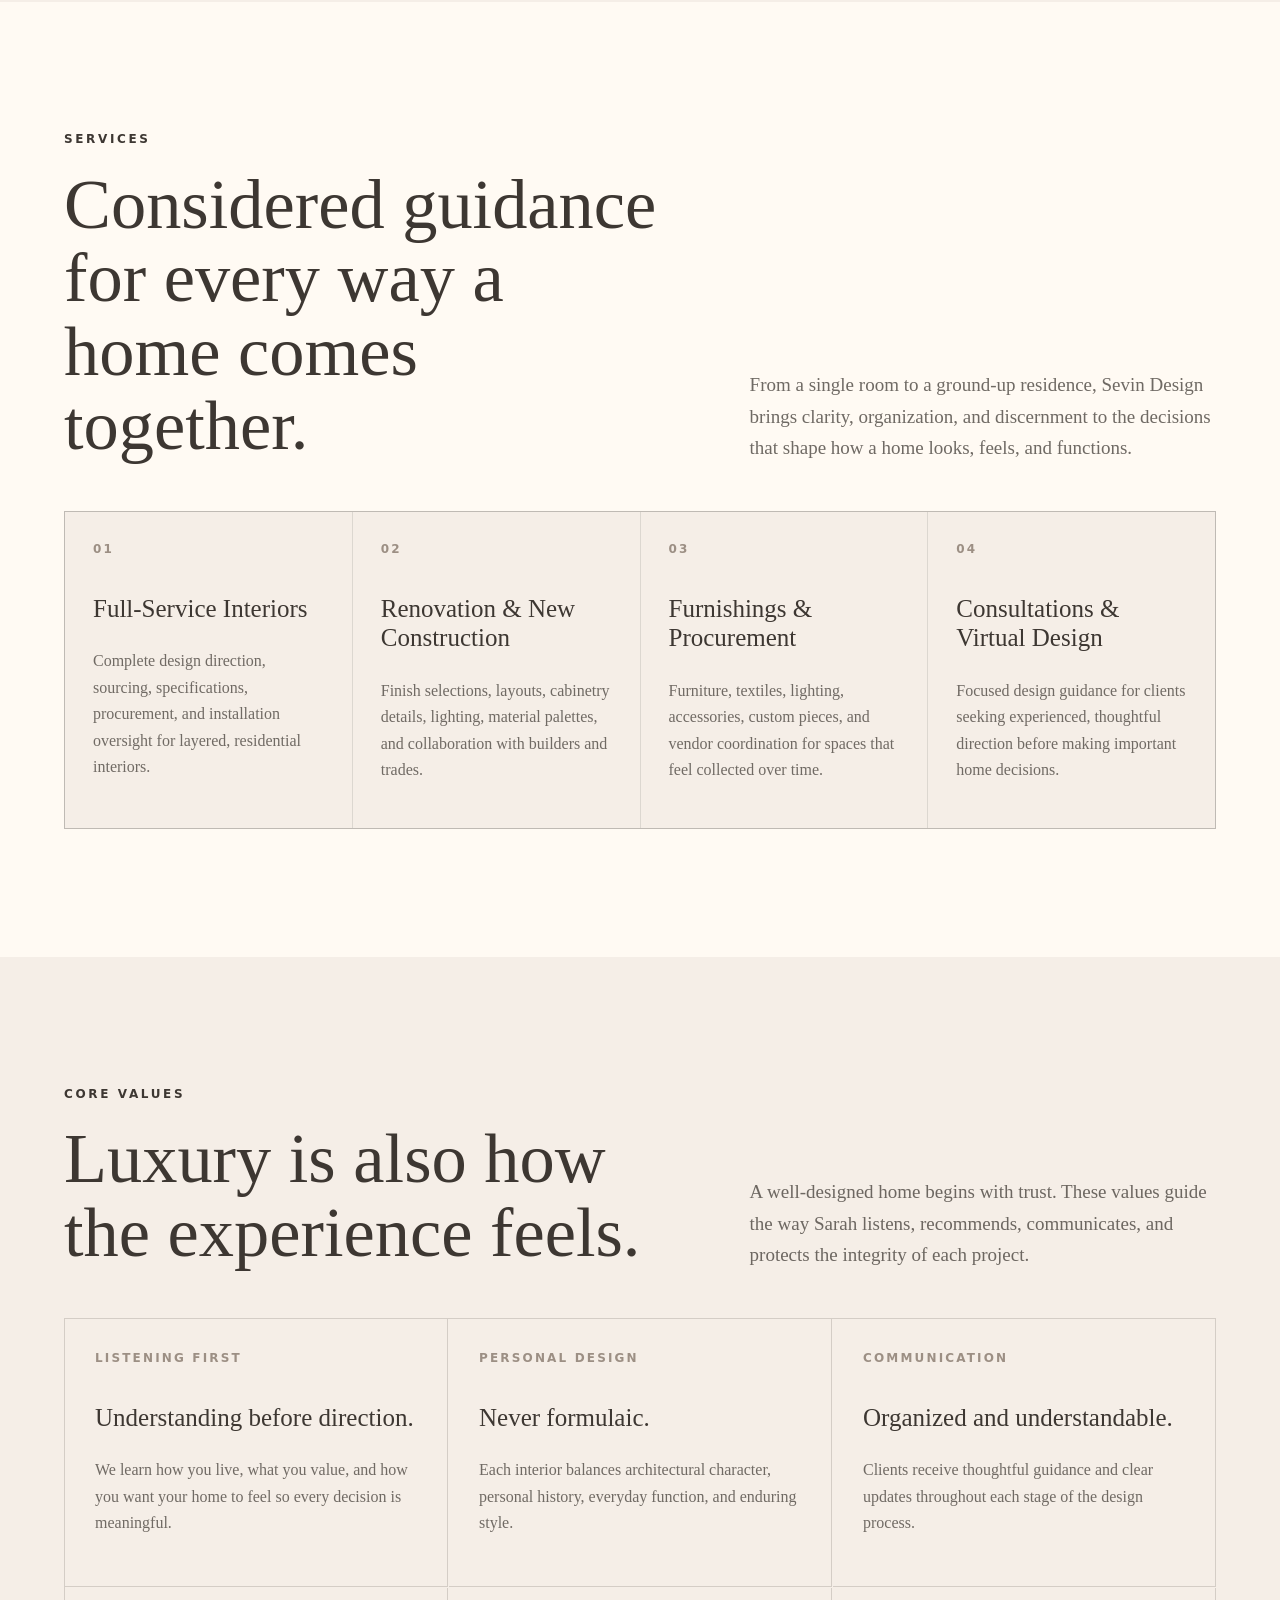
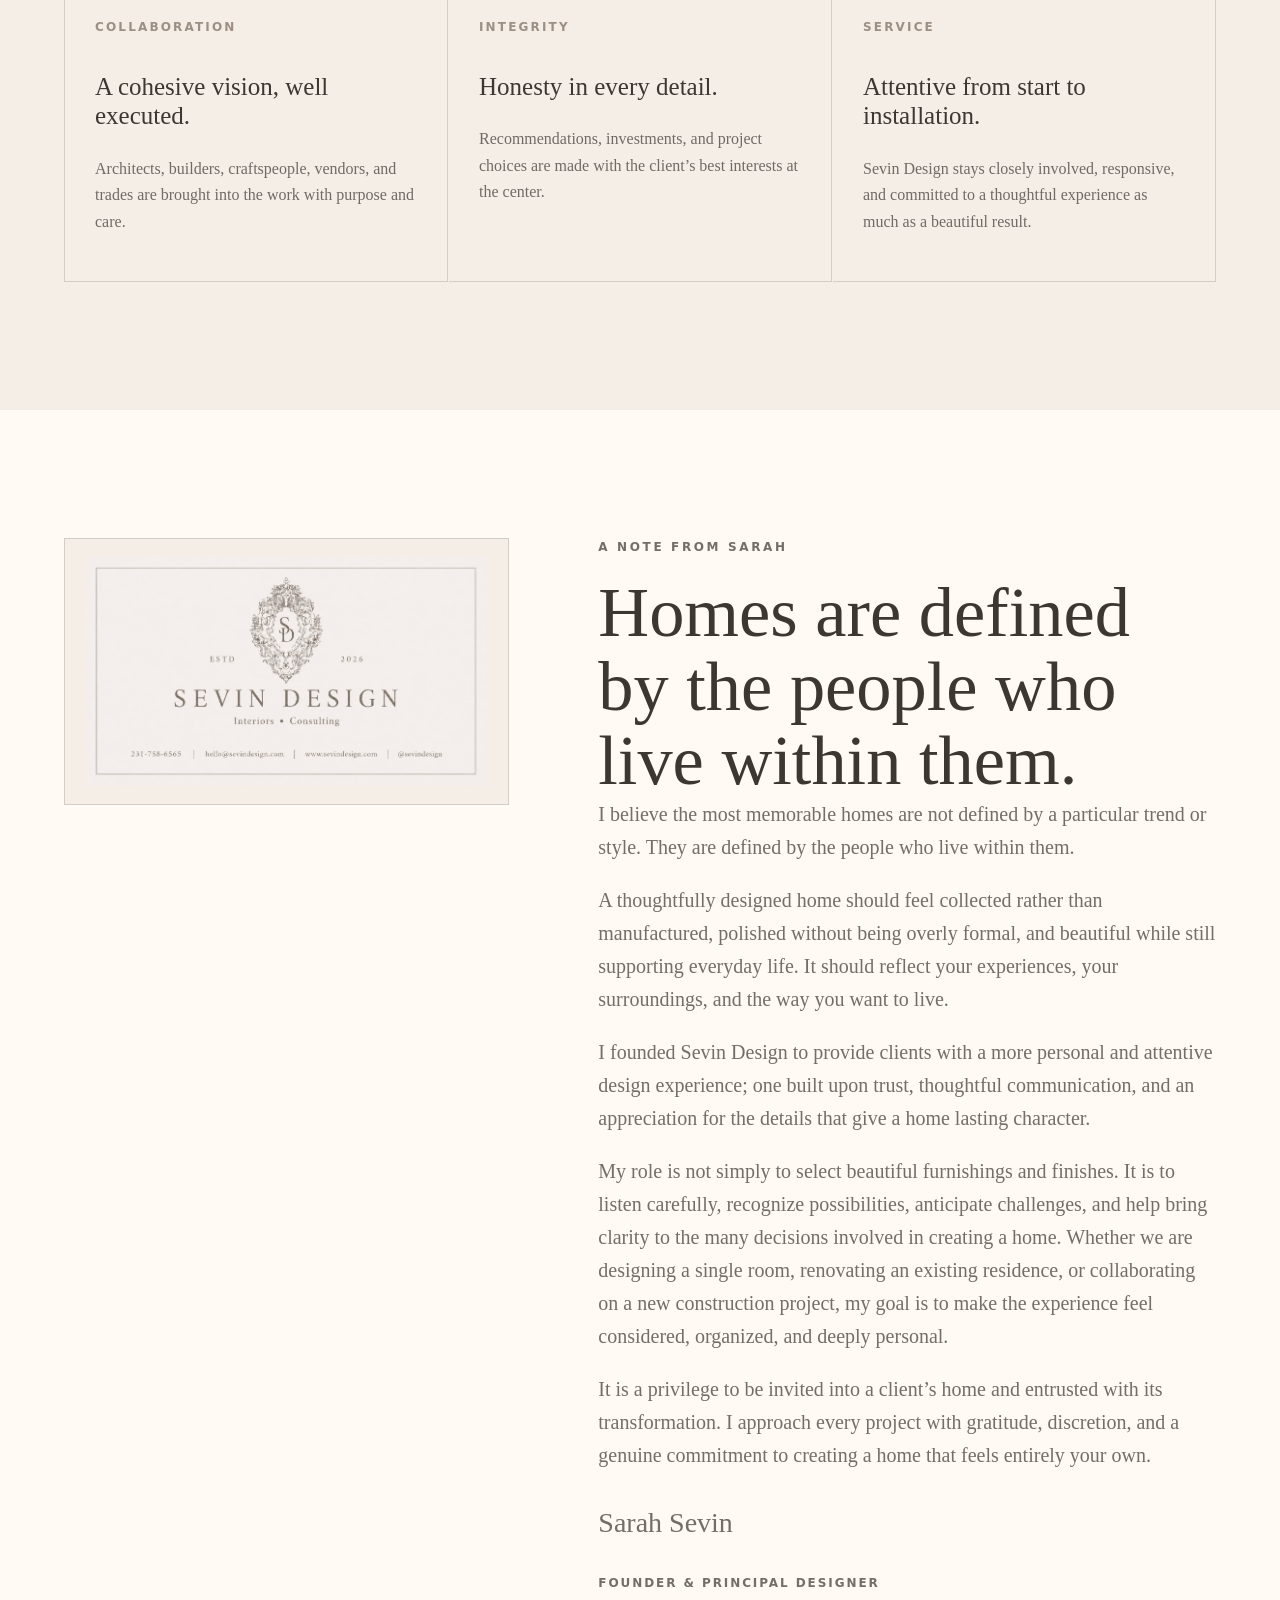
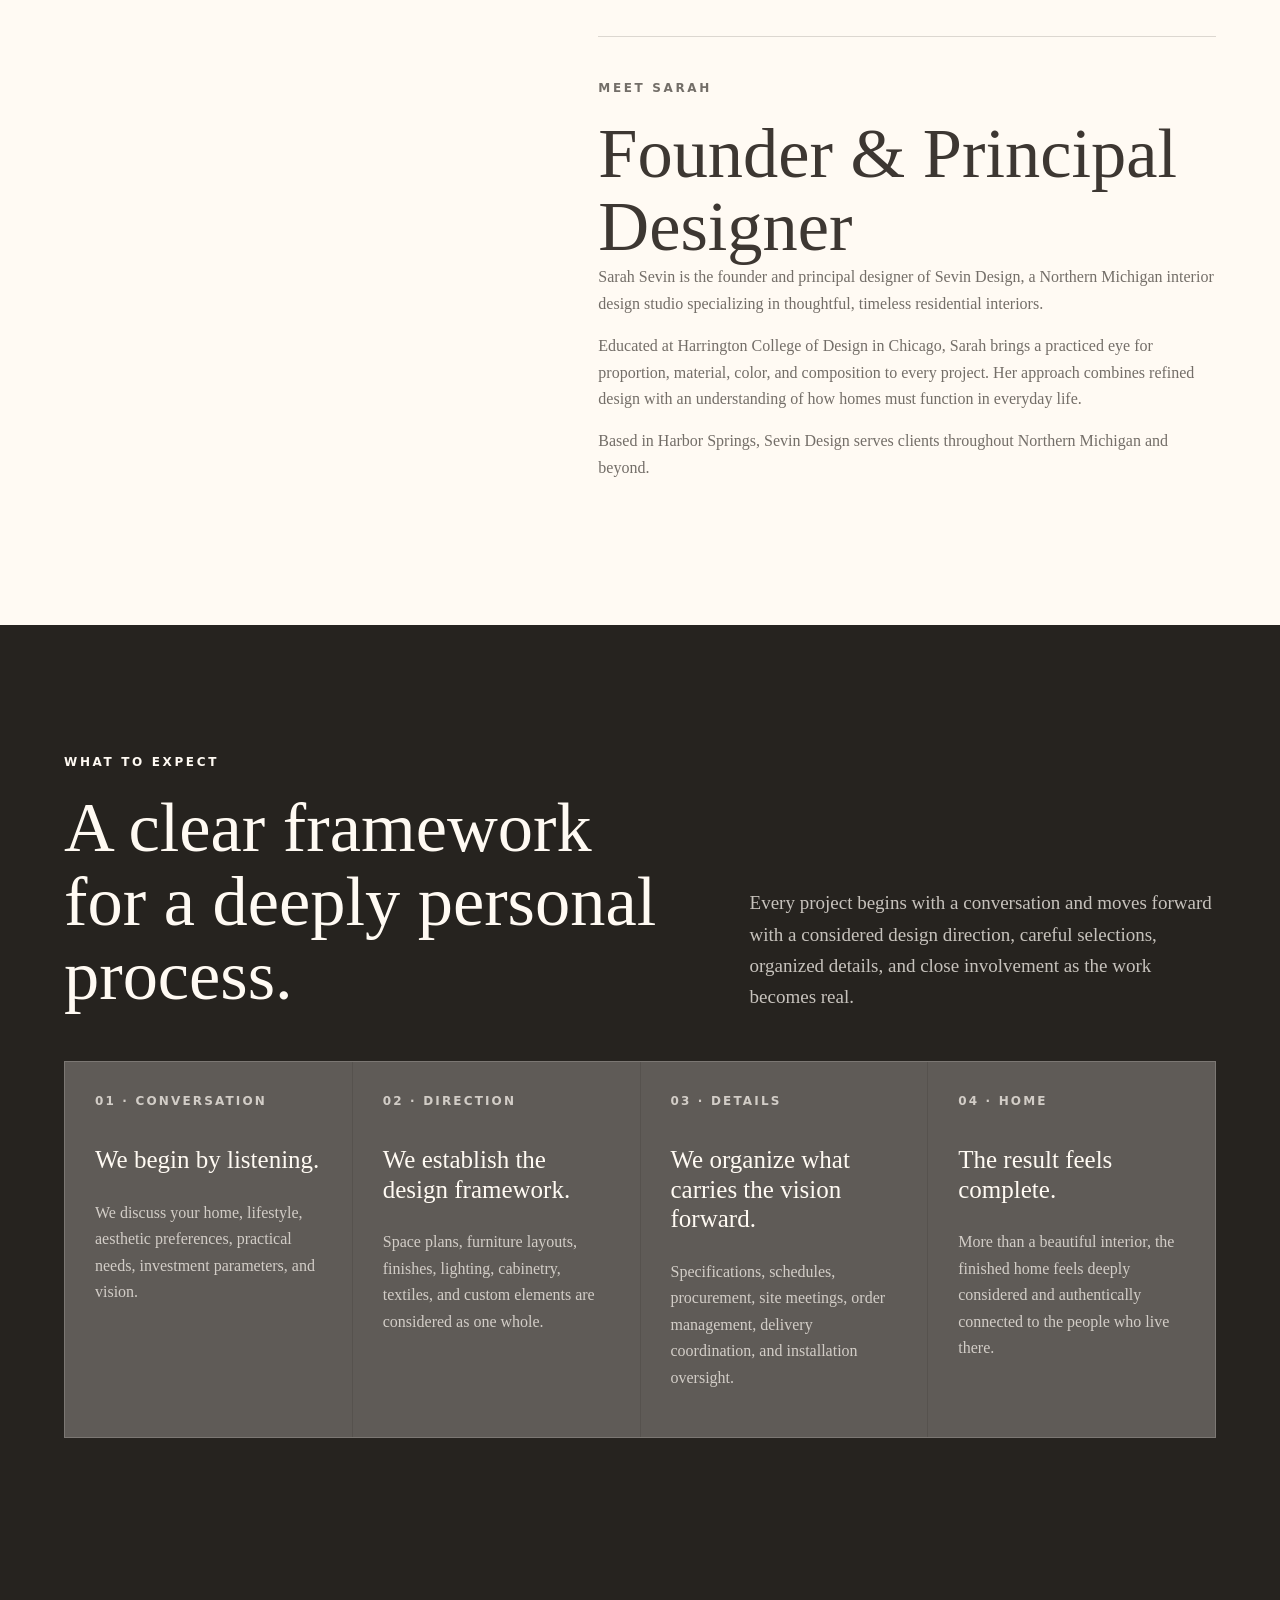
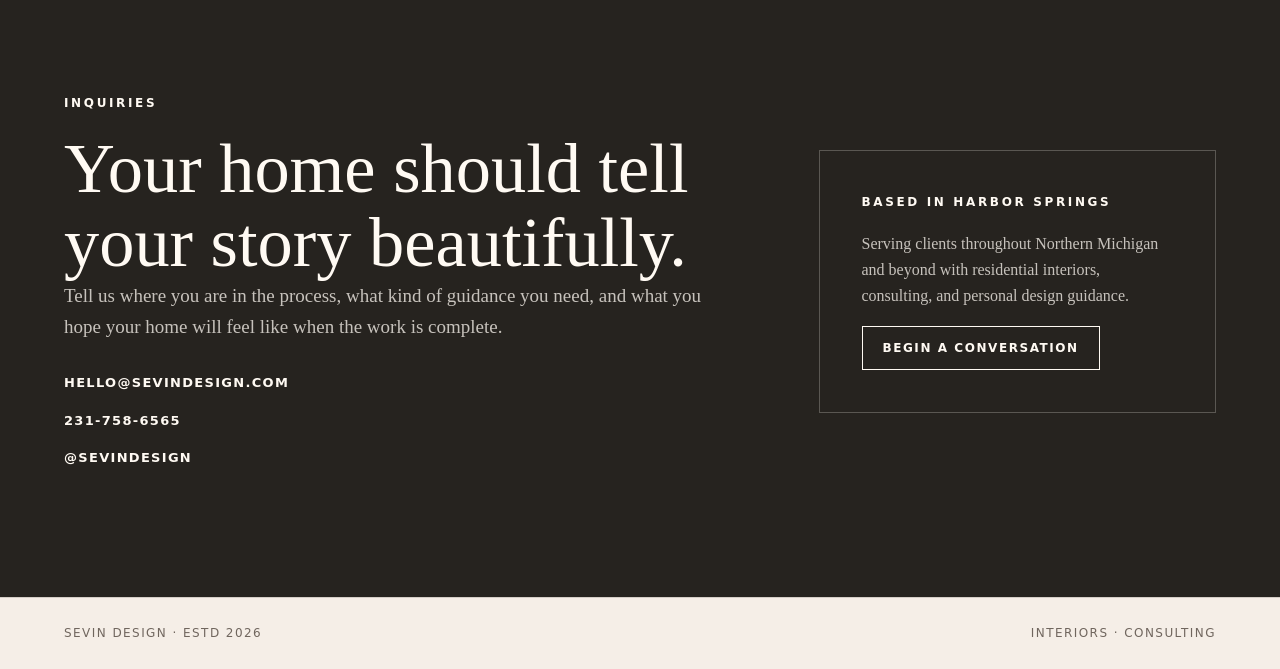
==== commit 0ffa0324: "Refine Sevin Design landing page" ====
--- a/sevin-design/index.html
+++ b/sevin-design/index.html
@@ -29,6 +29,7 @@
         --line: rgba(61, 55, 50, 0.18);
         --soft-line: rgba(255, 250, 243, 0.28);
         --shadow: 0 28px 90px rgba(61, 55, 50, 0.16);
+        --hero-logo-offset: 42px;
       }
 
       * {
@@ -103,12 +104,17 @@
         display: grid;
         place-items: center;
         width: 128px;
+        transition: transform 180ms ease;
       }
 
       .brand img {
         width: 118px;
         mix-blend-mode: multiply;
         opacity: 0.9;
+      }
+
+      .topbar:not(.is-solid) .brand {
+        transform: translateY(var(--hero-logo-offset));
       }
 
       .button {
@@ -142,12 +148,19 @@
         color: var(--ivory);
       }
 
+      .topbar .button.light,
+      .topbar.is-solid .button.light {
+        background: rgba(232, 222, 210, 0.92);
+        color: var(--ink);
+        border-color: rgba(61, 55, 50, 0.42);
+      }
+
       .hero {
         position: relative;
-        min-height: 96svh;
+        min-height: calc(96svh + var(--hero-logo-offset));
         display: grid;
         align-items: end;
-        padding: 118px clamp(20px, 5vw, 64px) 44px;
+        padding: calc(118px + var(--hero-logo-offset)) clamp(20px, 5vw, 64px) 44px;
         color: var(--ink);
         isolation: isolate;
       }
@@ -246,6 +259,7 @@
 
       .section {
         padding: clamp(72px, 10vw, 132px) clamp(20px, 5vw, 64px);
+        scroll-margin-top: 112px;
       }
 
       .section.alt {
@@ -527,6 +541,10 @@
       }
 
       @media (max-width: 680px) {
+        :root {
+          --hero-logo-offset: 34px;
+        }
+
         .topbar {
           min-height: 68px;
           padding: 10px 18px;
@@ -552,8 +570,12 @@
         }
 
         .hero {
-          min-height: 92svh;
-          padding: 94px 20px 26px;
+          min-height: calc(92svh + var(--hero-logo-offset));
+          padding: calc(94px + var(--hero-logo-offset)) 20px 26px;
+        }
+
+        .section {
+          scroll-margin-top: 84px;
         }
 
         .hero::after {
@@ -589,7 +611,7 @@
         <nav class="nav" aria-label="Primary navigation left">
           <a href="#mission">Mission</a>
           <a href="#services">Services</a>
-          <a href="#values">Values</a>
+          <a href="#values">Core Values</a>
         </nav>
         <a class="brand" href="#top" aria-label="Sevin Design home">
           <img src="./assets/sevin-logo.jpg" alt="Sevin Design" />
@@ -636,9 +658,9 @@
                 thoughtfully tailored to the people who live in them.
               </p>
               <p>
-                Through personal service, trusted collaboration, and exceptional
-                care, we bring beauty, function, and enduring character to every
-                home.
+                Through attentive listening, trusted collaboration, and a highly
+                personalized approach, we bring beauty, function, and enduring
+                character to every home.
               </p>
             </div>
           </div>
@@ -765,7 +787,6 @@
           <div class="section-inner story-grid">
             <aside class="portrait-card">
               <img src="./assets/sevin-card.jpg" alt="Sevin Design business card artwork" />
-              <p class="caption">Est. 2026 · Interiors · Consulting</p>
             </aside>
             <div>
               <article class="note">
@@ -882,7 +903,7 @@
           </div>
         </section>
 
-        <section class="section alt">
+        <section class="section alt" hidden>
           <div class="section-inner">
             <div class="section-head">
               <div>
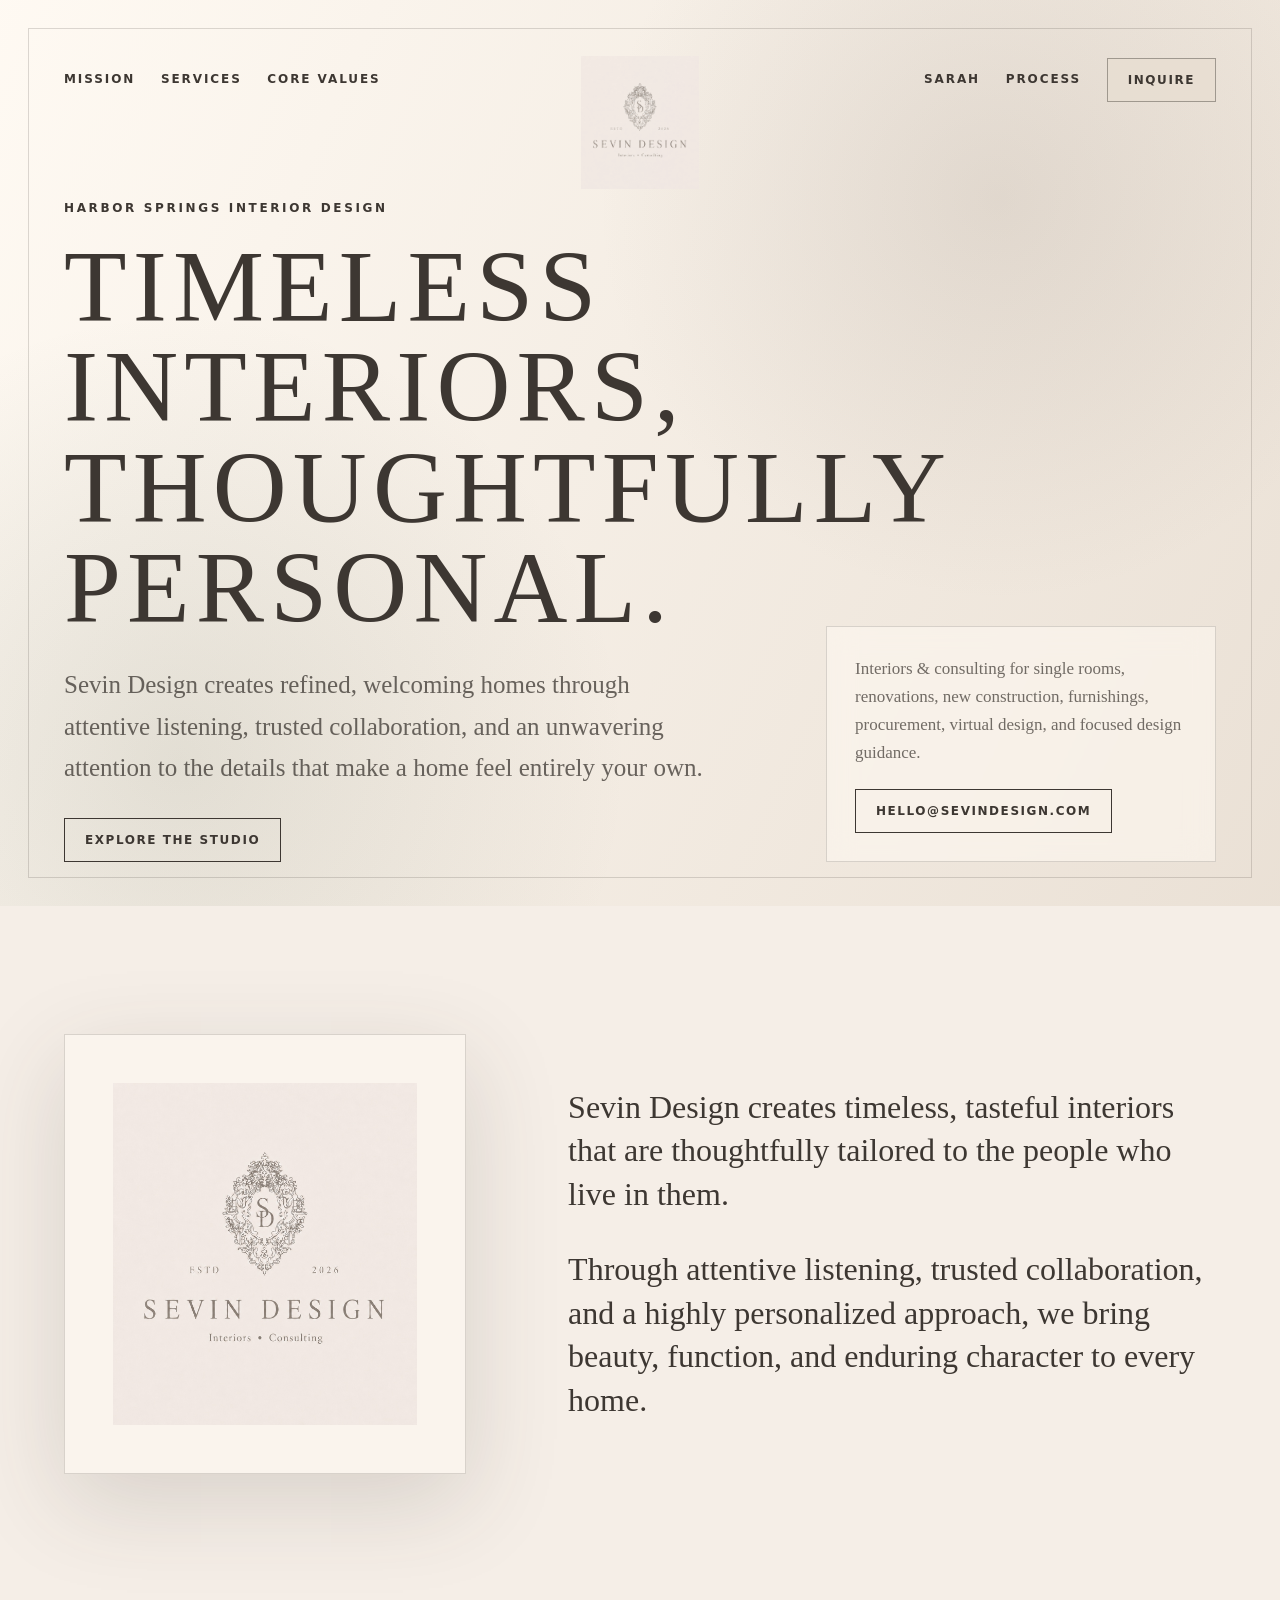
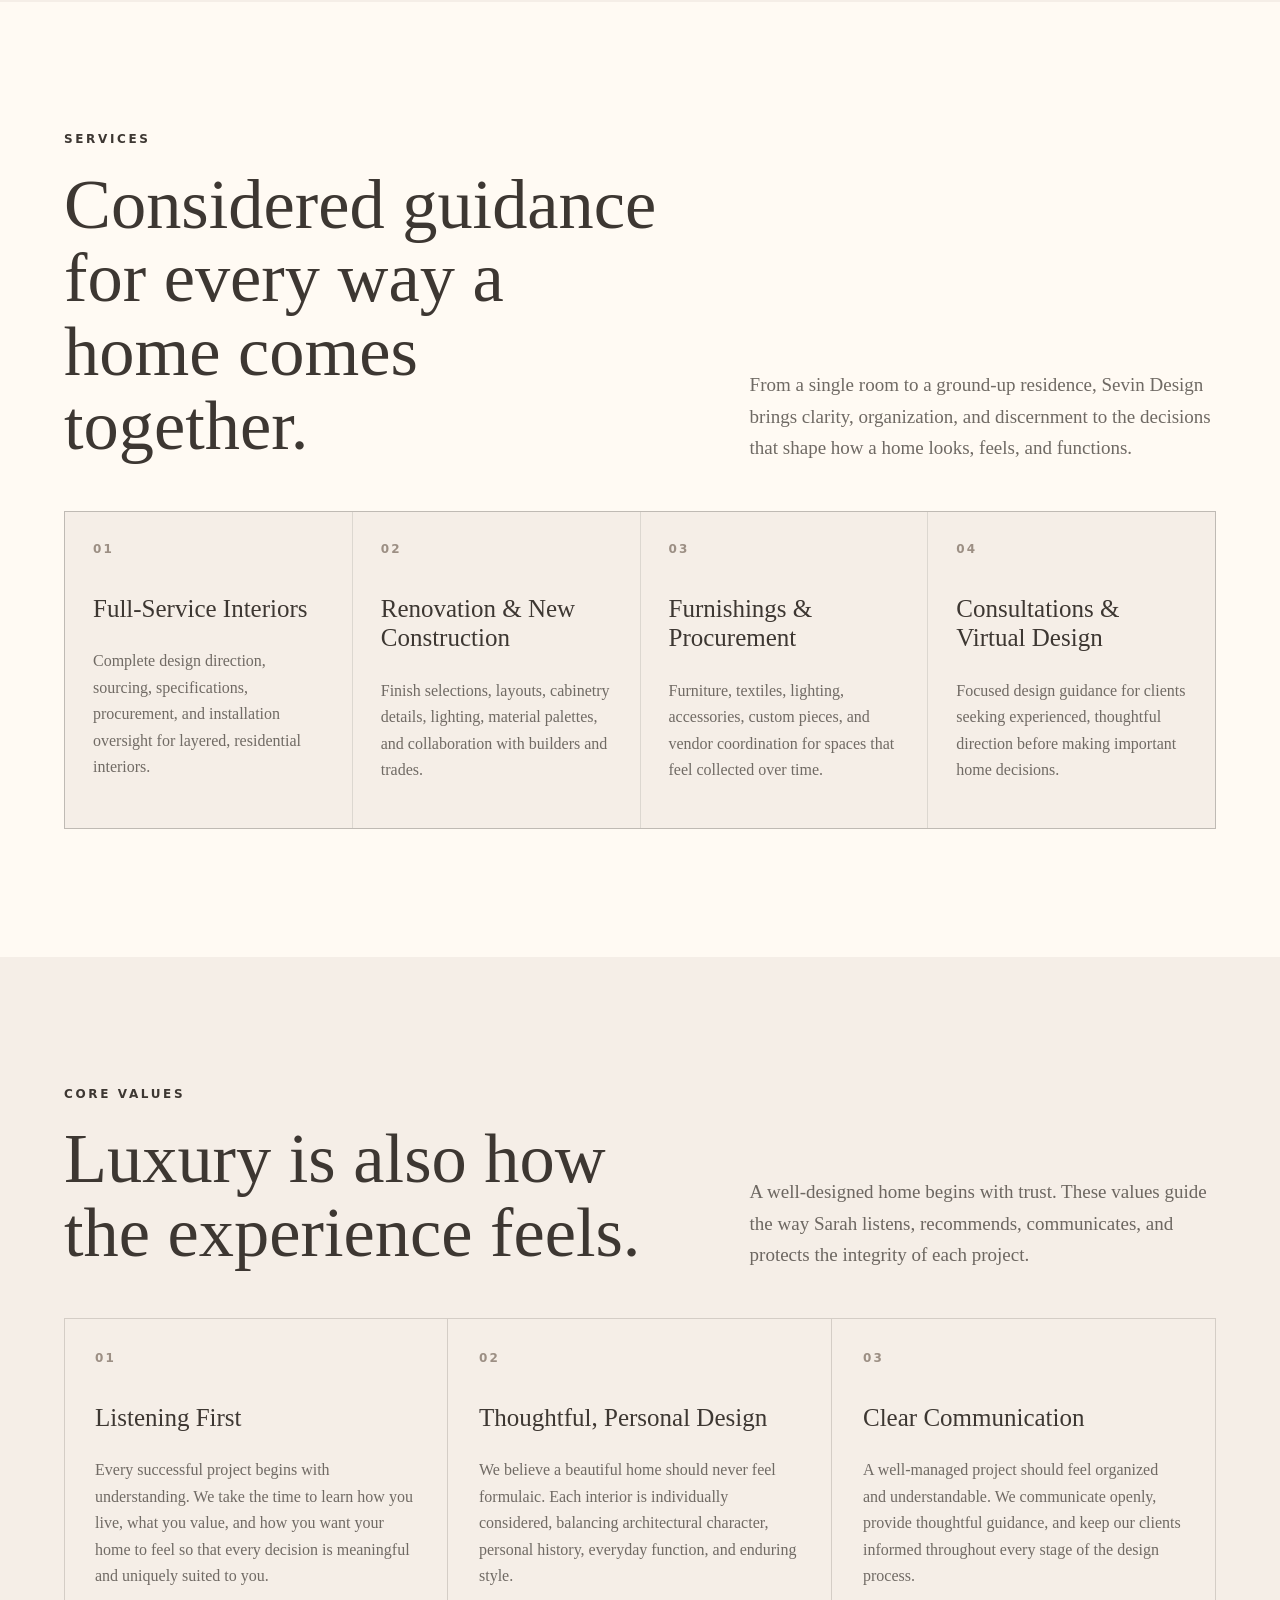
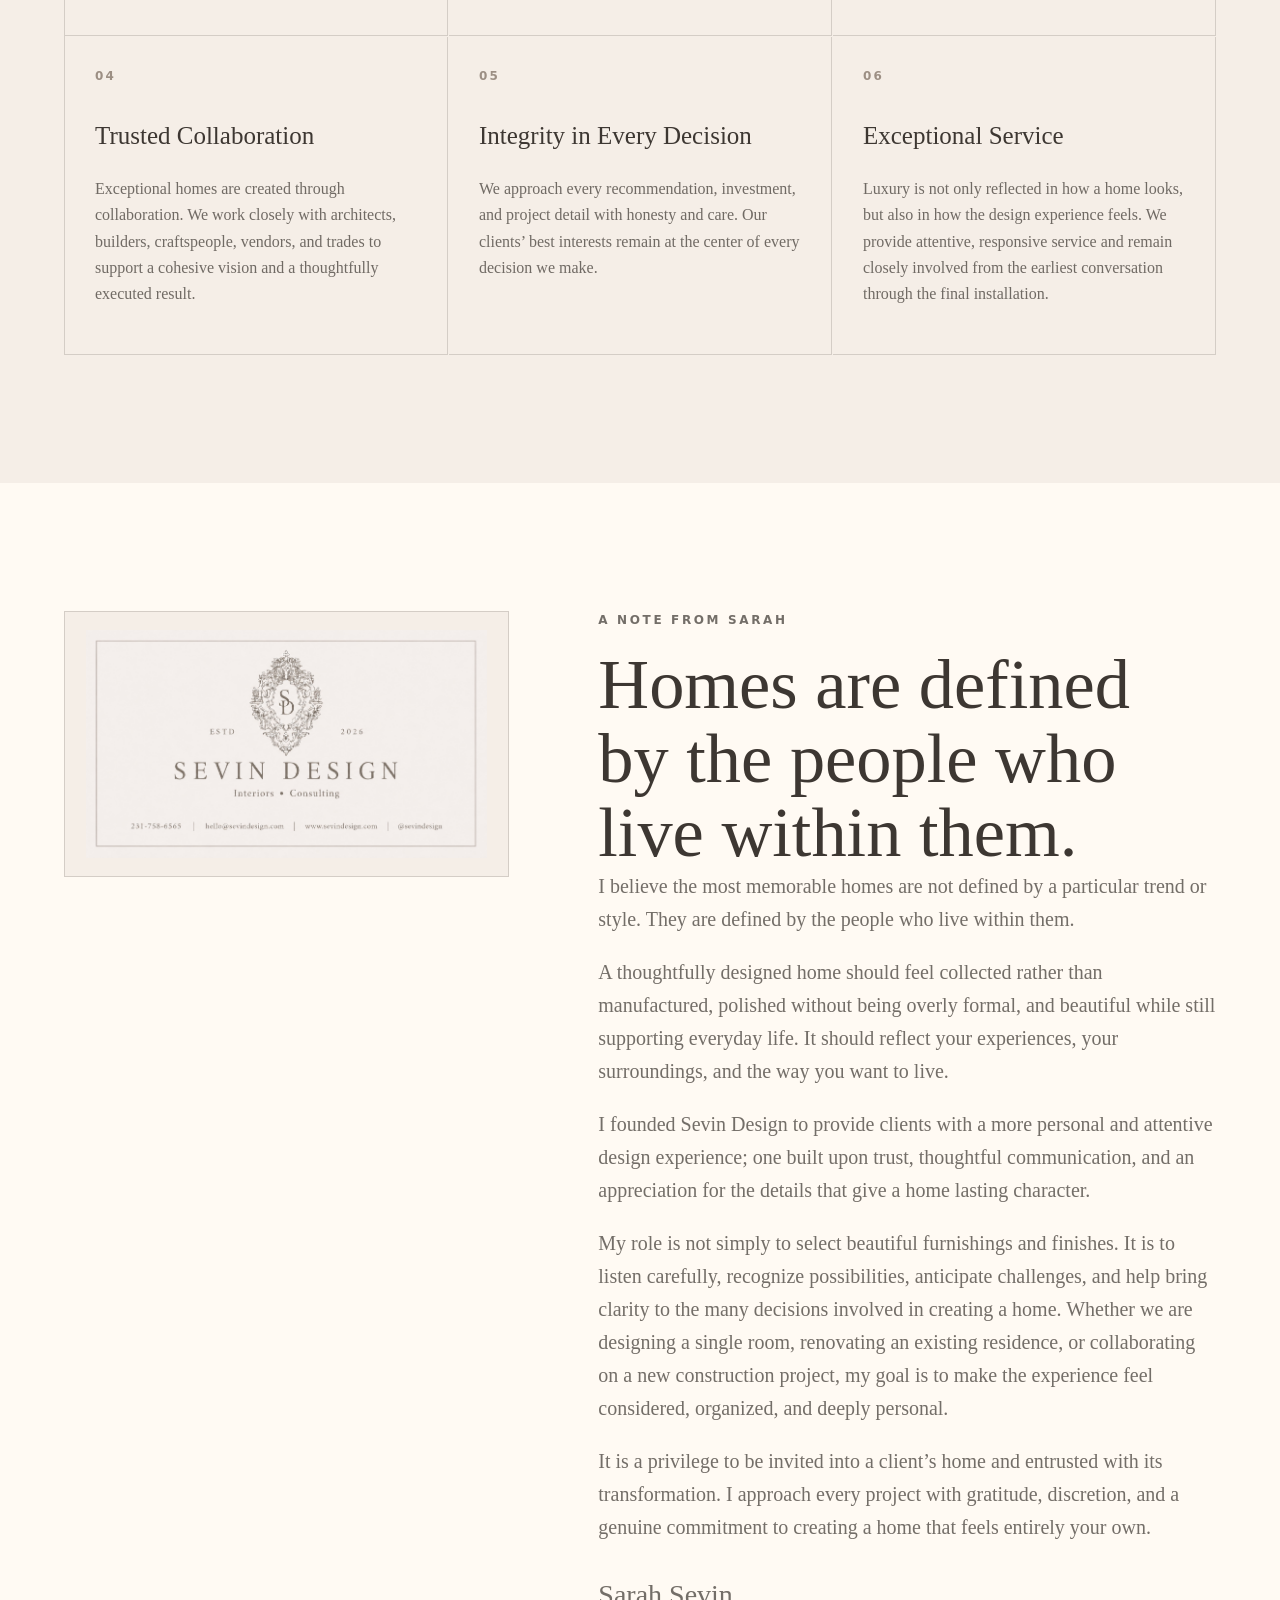
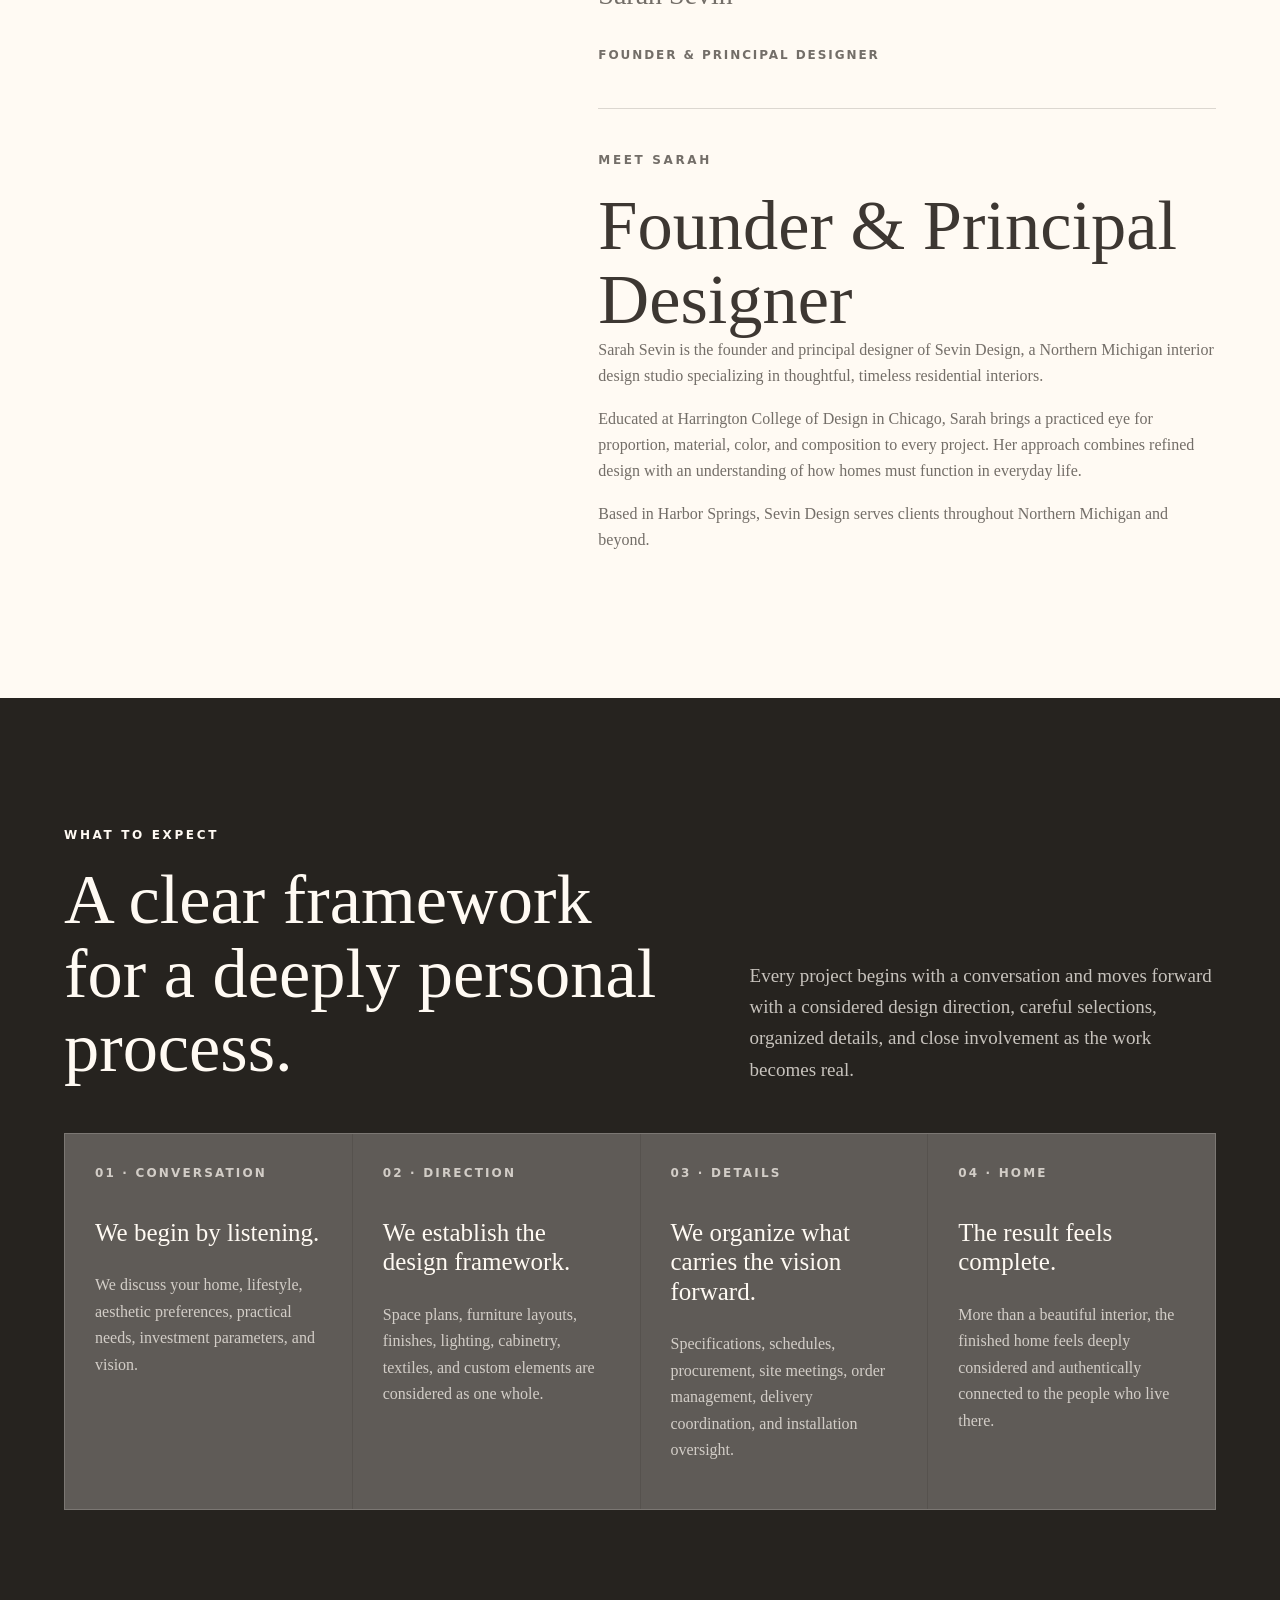
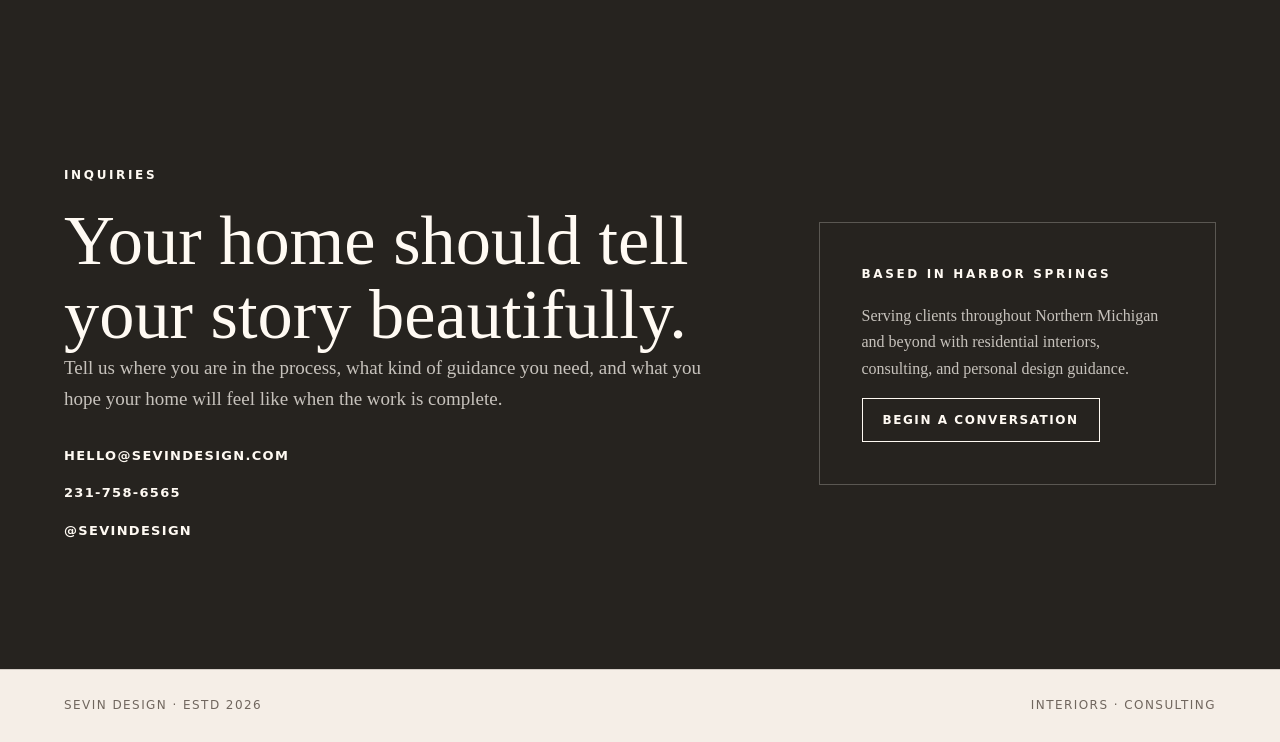
==== commit d969eea1: "Update Sevin core values copy" ====
--- a/sevin-design/index.html
+++ b/sevin-design/index.html
@@ -732,51 +732,62 @@
             </div>
             <div class="value-grid">
               <article class="value">
-                <span>Listening First</span>
-                <h3>Understanding before direction.</h3>
-                <p>
-                  We learn how you live, what you value, and how you want your
-                  home to feel so every decision is meaningful.
+                <span>01</span>
+                <h3>Listening First</h3>
+                <p>
+                  Every successful project begins with understanding. We take
+                  the time to learn how you live, what you value, and how you
+                  want your home to feel so that every decision is meaningful
+                  and uniquely suited to you.
                 </p>
               </article>
               <article class="value">
-                <span>Personal Design</span>
-                <h3>Never formulaic.</h3>
-                <p>
-                  Each interior balances architectural character, personal
-                  history, everyday function, and enduring style.
+                <span>02</span>
+                <h3>Thoughtful, Personal Design</h3>
+                <p>
+                  We believe a beautiful home should never feel formulaic. Each
+                  interior is individually considered, balancing architectural
+                  character, personal history, everyday function, and enduring
+                  style.
                 </p>
               </article>
               <article class="value">
-                <span>Communication</span>
-                <h3>Organized and understandable.</h3>
-                <p>
-                  Clients receive thoughtful guidance and clear updates
-                  throughout each stage of the design process.
+                <span>03</span>
+                <h3>Clear Communication</h3>
+                <p>
+                  A well-managed project should feel organized and
+                  understandable. We communicate openly, provide thoughtful
+                  guidance, and keep our clients informed throughout every stage
+                  of the design process.
                 </p>
               </article>
               <article class="value">
-                <span>Collaboration</span>
-                <h3>A cohesive vision, well executed.</h3>
-                <p>
-                  Architects, builders, craftspeople, vendors, and trades are
-                  brought into the work with purpose and care.
+                <span>04</span>
+                <h3>Trusted Collaboration</h3>
+                <p>
+                  Exceptional homes are created through collaboration. We work
+                  closely with architects, builders, craftspeople, vendors, and
+                  trades to support a cohesive vision and a thoughtfully executed
+                  result.
                 </p>
               </article>
               <article class="value">
-                <span>Integrity</span>
-                <h3>Honesty in every detail.</h3>
-                <p>
-                  Recommendations, investments, and project choices are made
-                  with the client’s best interests at the center.
+                <span>05</span>
+                <h3>Integrity in Every Decision</h3>
+                <p>
+                  We approach every recommendation, investment, and project
+                  detail with honesty and care. Our clients’ best interests
+                  remain at the center of every decision we make.
                 </p>
               </article>
               <article class="value">
-                <span>Service</span>
-                <h3>Attentive from start to installation.</h3>
-                <p>
-                  Sevin Design stays closely involved, responsive, and committed
-                  to a thoughtful experience as much as a beautiful result.
+                <span>06</span>
+                <h3>Exceptional Service</h3>
+                <p>
+                  Luxury is not only reflected in how a home looks, but also in
+                  how the design experience feels. We provide attentive,
+                  responsive service and remain closely involved from the
+                  earliest conversation through the final installation.
                 </p>
               </article>
             </div>
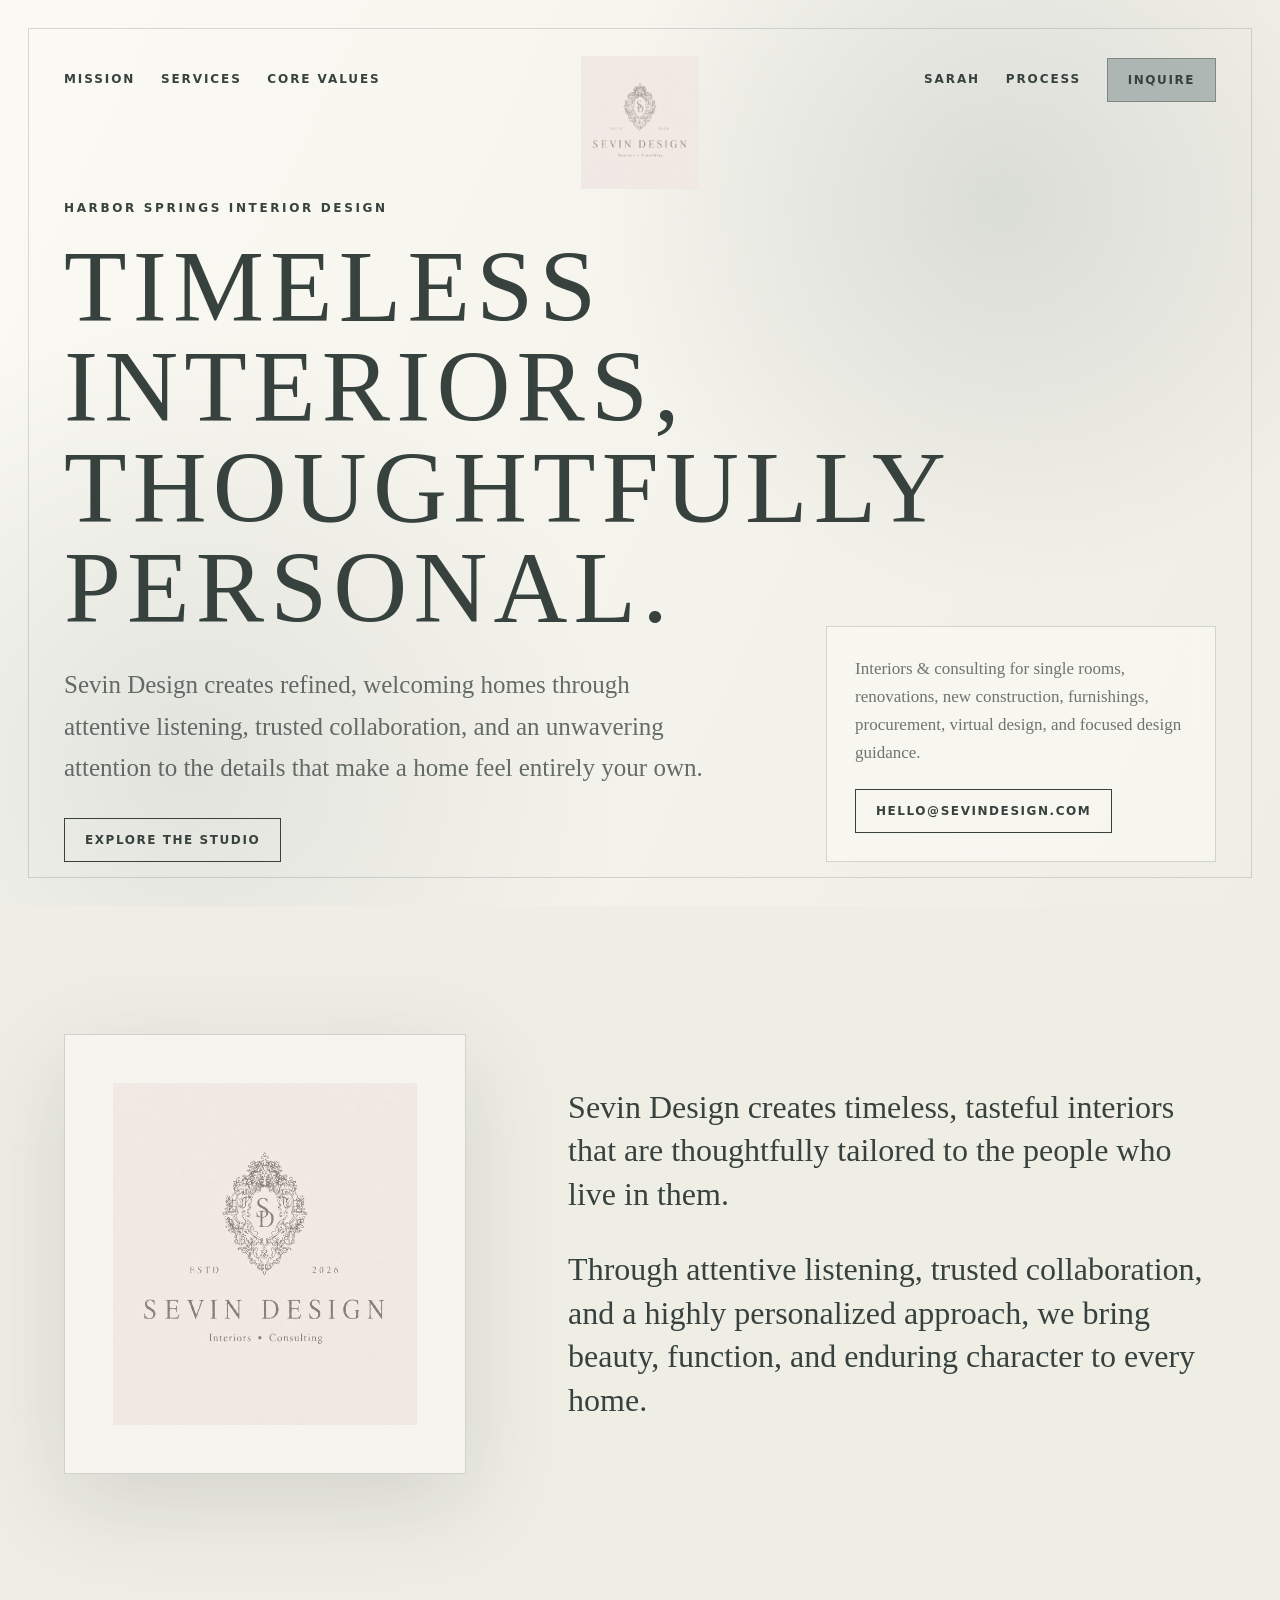
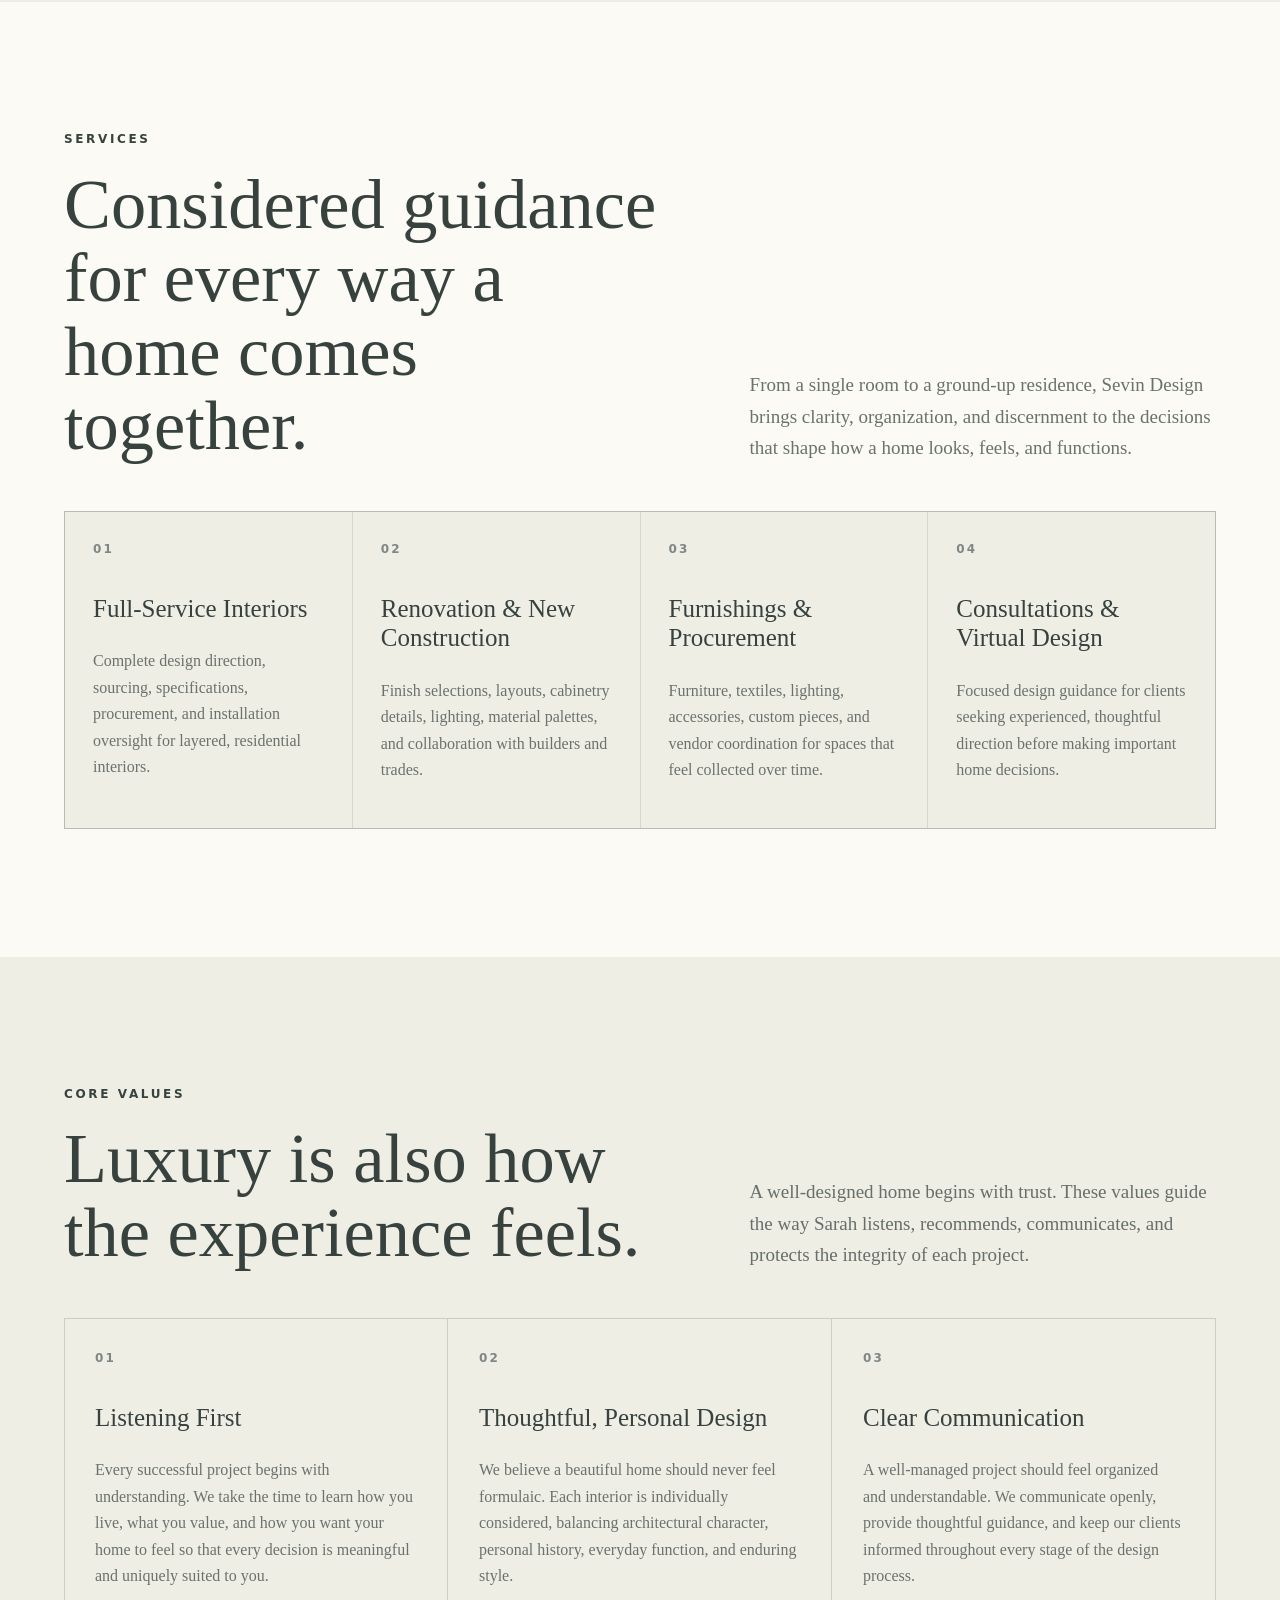
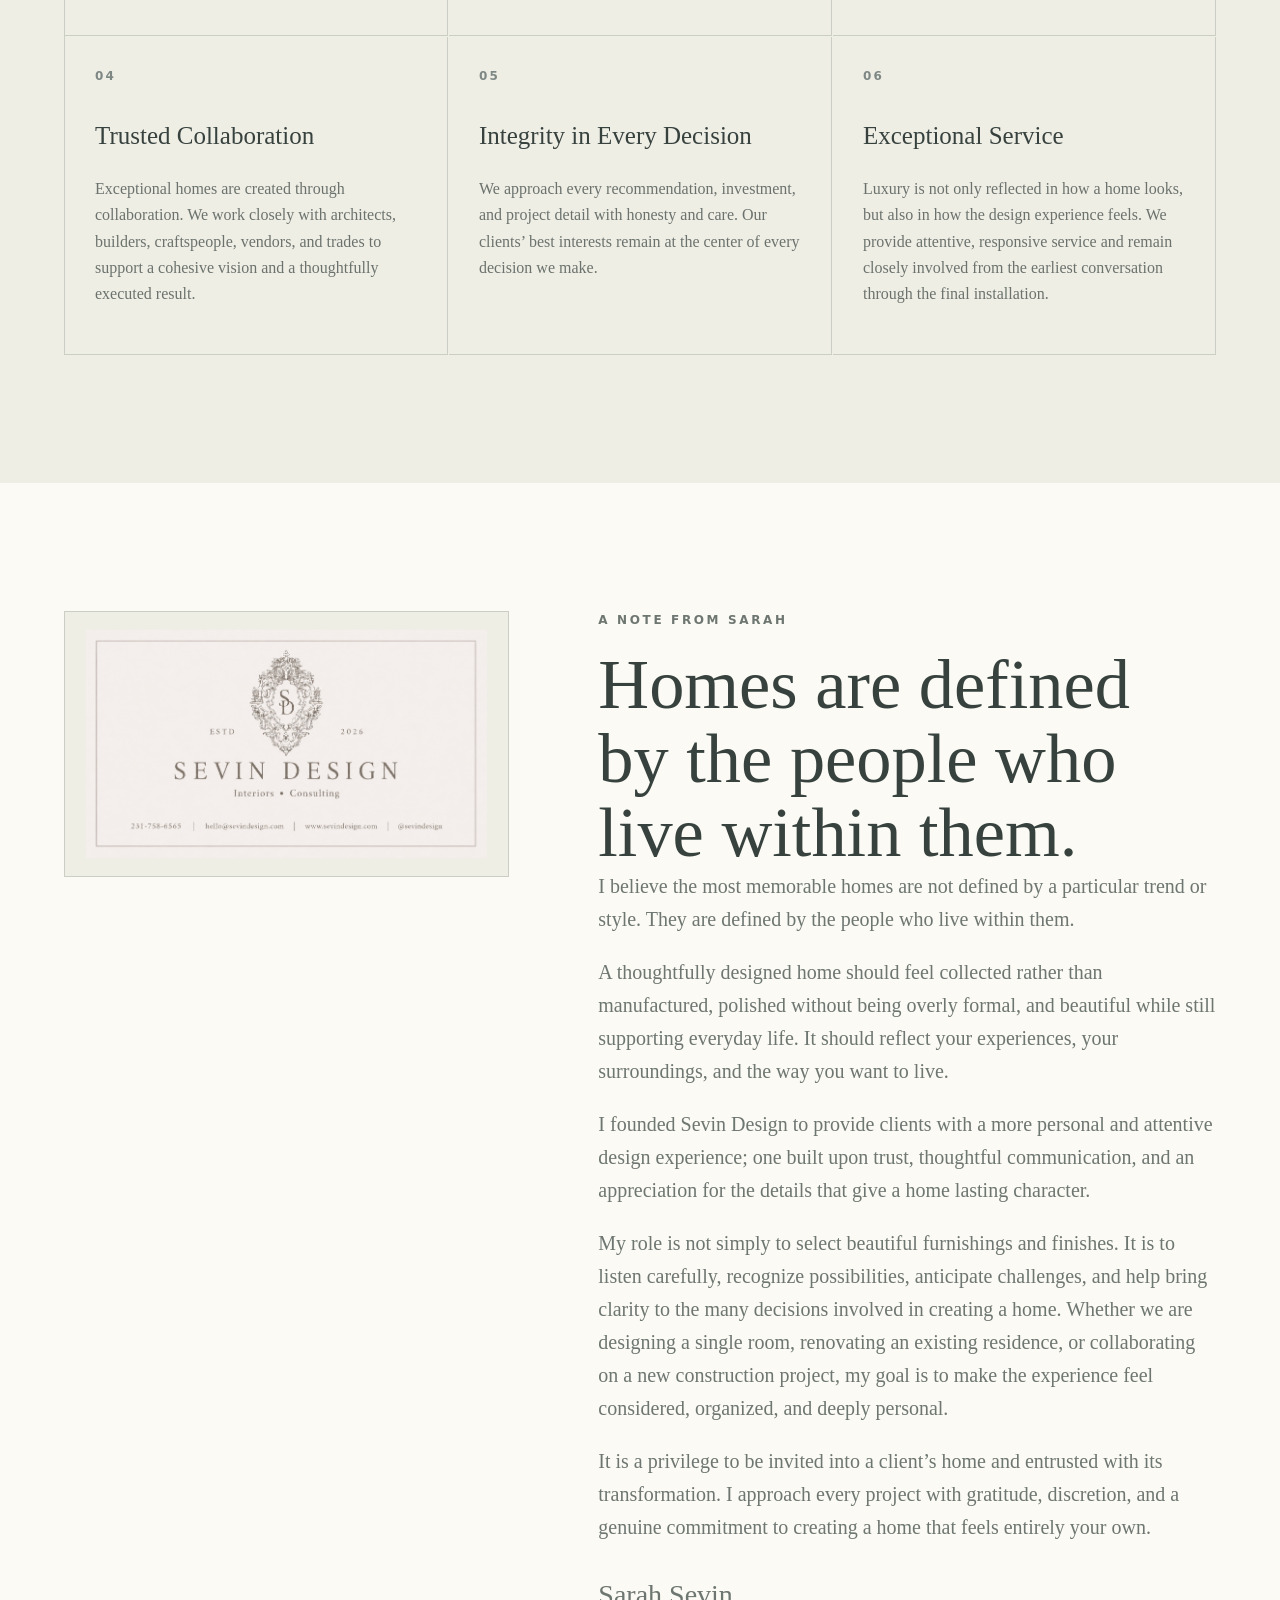
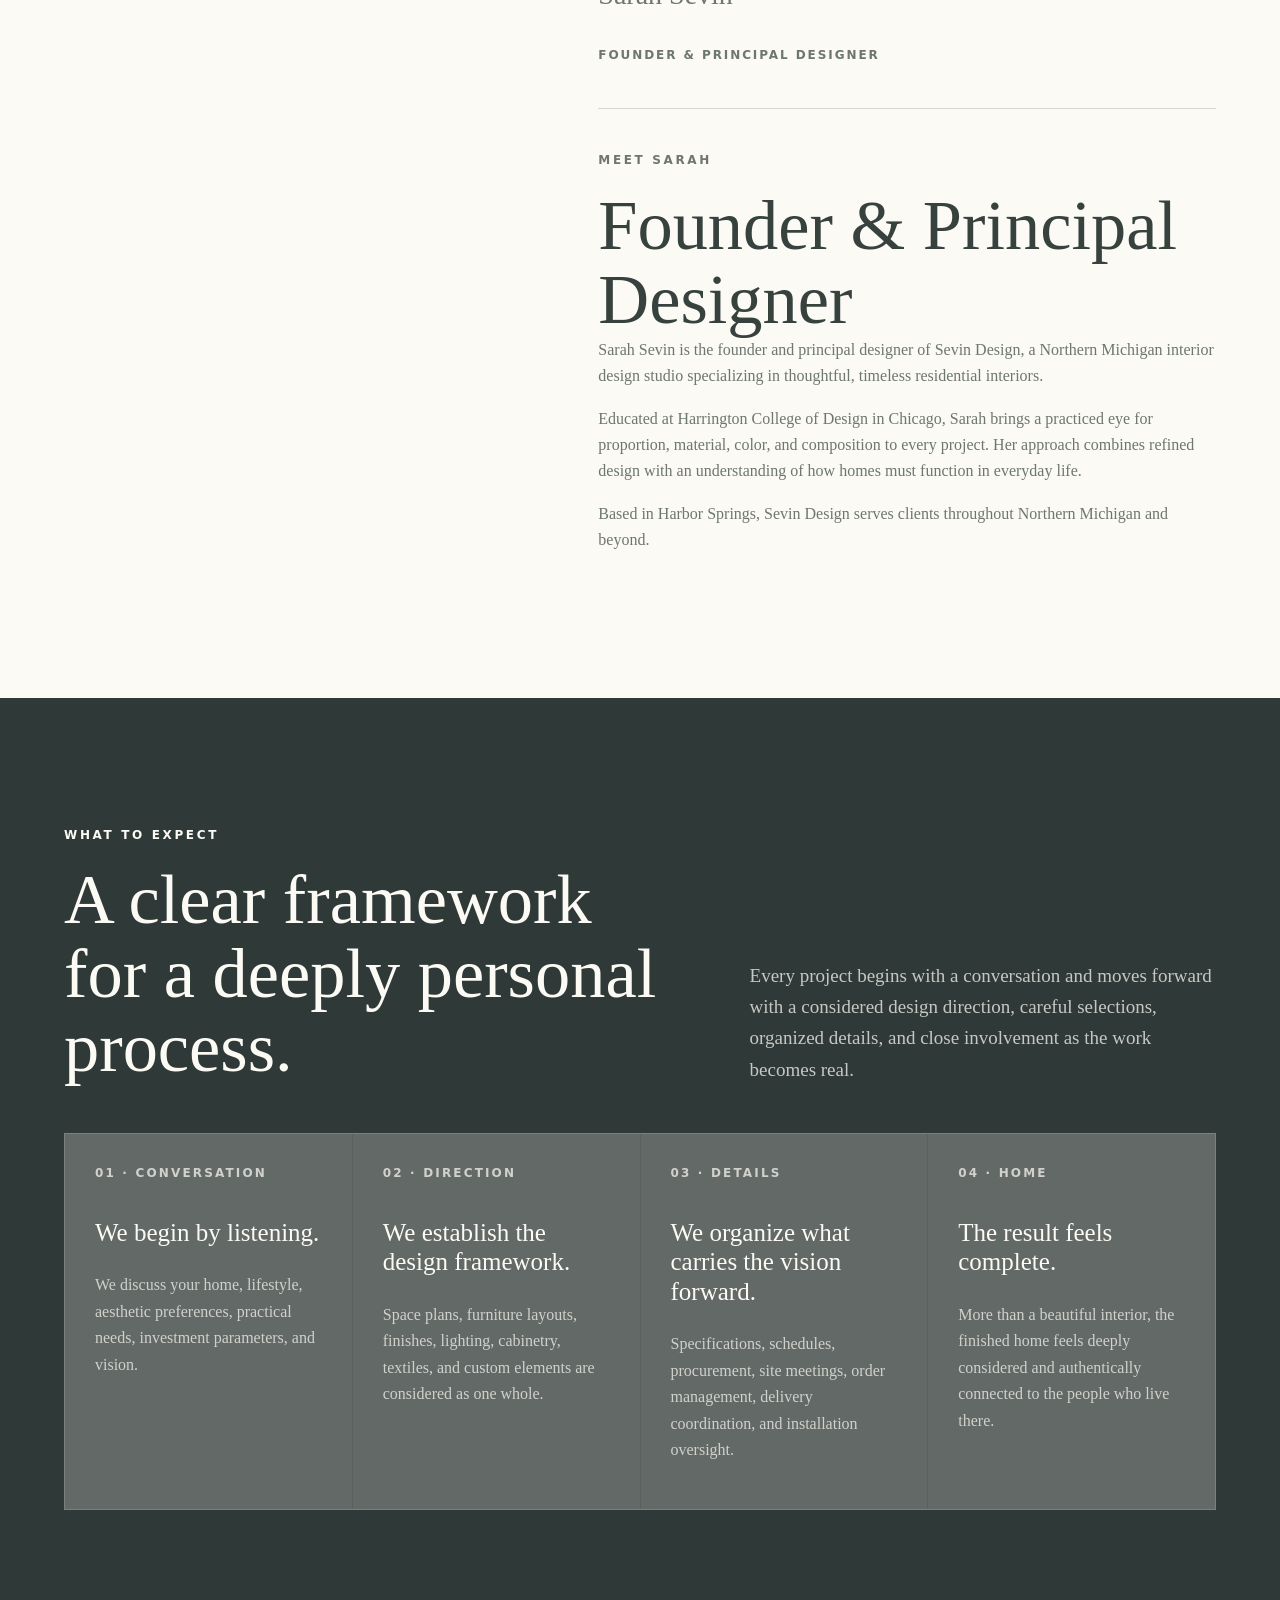
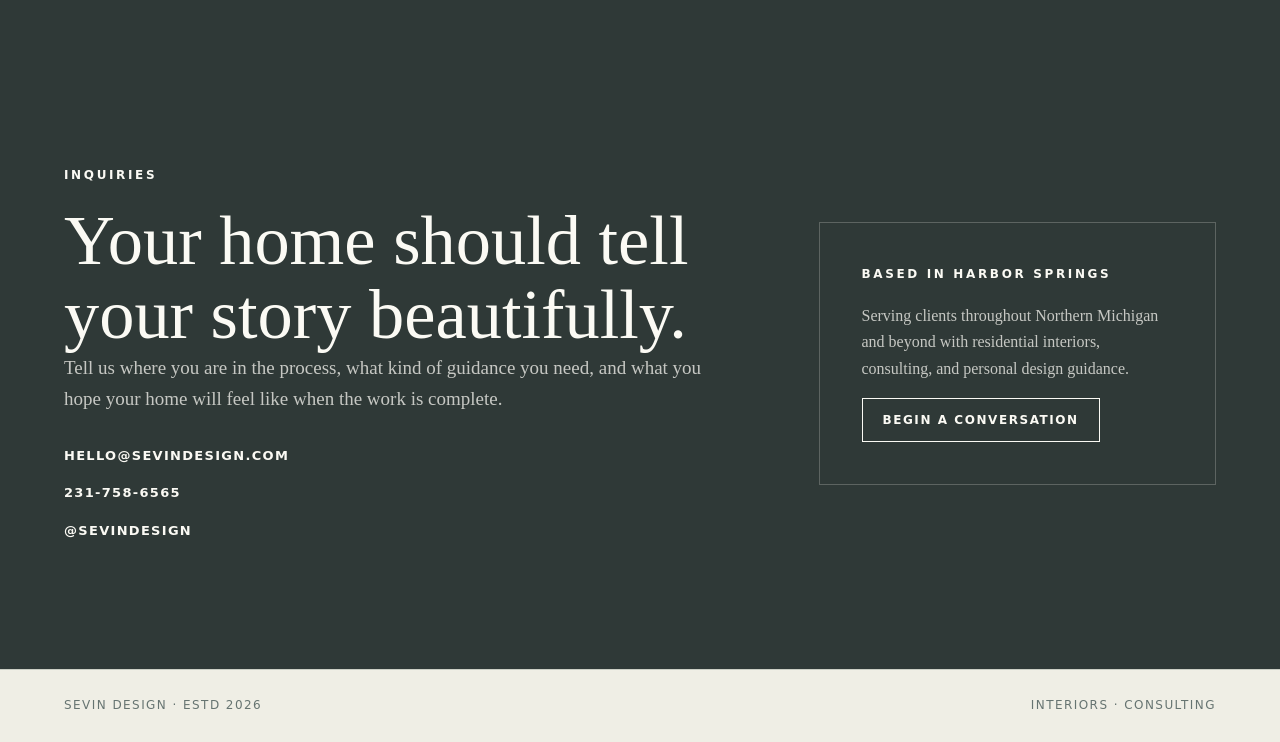
==== commit ca018486: "Match Sevin brand paint palette" ====
--- a/sevin-design/index.html
+++ b/sevin-design/index.html
@@ -17,18 +17,22 @@
     <meta property="og:type" content="website" />
     <style>
       :root {
-        --paper: #f5eee7;
-        --ivory: #fffaf3;
-        --linen: #e8ded2;
-        --sand: #d5c5b5;
-        --mushroom: #9c8f84;
-        --taupe: #70665e;
-        --ink: #3d3732;
-        --olive: #5d664f;
-        --charcoal: #26231f;
-        --line: rgba(61, 55, 50, 0.18);
-        --soft-line: rgba(255, 250, 243, 0.28);
-        --shadow: 0 28px 90px rgba(61, 55, 50, 0.16);
+        --white-dove: #efeee5;
+        --boothbay: #aab2b0;
+        --boothbay-deep: #667471;
+        --boothbay-dark: #3f4a48;
+        --paper: var(--white-dove);
+        --ivory: #fbfaf4;
+        --linen: #e5e4da;
+        --sand: #d2d3ca;
+        --mushroom: #7d8885;
+        --taupe: #667471;
+        --ink: #37423f;
+        --olive: #6f7d79;
+        --charcoal: #2f3937;
+        --line: rgba(63, 74, 72, 0.2);
+        --soft-line: rgba(239, 238, 229, 0.3);
+        --shadow: 0 28px 90px rgba(63, 74, 72, 0.16);
         --hero-logo-offset: 42px;
       }
 
@@ -43,11 +47,12 @@
       body {
         margin: 0;
         background:
-          radial-gradient(circle at top left, rgba(255, 250, 243, 0.82), transparent 38rem),
+          radial-gradient(circle at top left, rgba(251, 250, 244, 0.82), transparent 38rem),
           var(--paper);
         color: var(--ink);
         font-family: "Times New Roman", Georgia, serif;
         line-height: 1.65;
+        overflow-x: hidden;
       }
 
       a {
@@ -79,7 +84,7 @@
       }
 
       .topbar.is-solid {
-        background: rgba(245, 238, 231, 0.94);
+        background: rgba(239, 238, 229, 0.94);
         border-bottom: 1px solid var(--line);
         color: var(--ink);
         backdrop-filter: blur(18px);
@@ -150,9 +155,9 @@
 
       .topbar .button.light,
       .topbar.is-solid .button.light {
-        background: rgba(232, 222, 210, 0.92);
+        background: rgba(170, 178, 176, 0.92);
         color: var(--ink);
-        border-color: rgba(61, 55, 50, 0.42);
+        border-color: rgba(63, 74, 72, 0.42);
       }
 
       .hero {
@@ -175,14 +180,14 @@
 
       .hero::before {
         background:
-          radial-gradient(circle at 78% 22%, rgba(156, 143, 132, 0.2), transparent 25rem),
-          radial-gradient(circle at 14% 84%, rgba(93, 102, 79, 0.14), transparent 28rem),
-          linear-gradient(115deg, rgba(255, 250, 243, 0.96), rgba(232, 222, 210, 0.84)),
+          radial-gradient(circle at 78% 22%, rgba(170, 178, 176, 0.34), transparent 25rem),
+          radial-gradient(circle at 14% 84%, rgba(102, 116, 113, 0.14), transparent 28rem),
+          linear-gradient(115deg, rgba(251, 250, 244, 0.96), rgba(239, 238, 229, 0.88)),
           var(--paper);
       }
 
       .hero::after {
-        border: 1px solid rgba(61, 55, 50, 0.22);
+        border: 1px solid rgba(63, 74, 72, 0.24);
         inset: 28px;
         opacity: 0.8;
       }
@@ -236,20 +241,20 @@
       .hero-copy {
         max-width: 650px;
         margin-bottom: 30px;
-        color: rgba(61, 55, 50, 0.76);
+        color: rgba(55, 66, 63, 0.76);
         font-size: clamp(19px, 2vw, 25px);
       }
 
       .hero-panel {
         border: 1px solid var(--line);
         padding: 28px;
-        background: rgba(255, 250, 243, 0.56);
+        background: rgba(251, 250, 244, 0.62);
         backdrop-filter: blur(14px);
       }
 
       .hero-panel p {
         margin-bottom: 22px;
-        color: rgba(61, 55, 50, 0.72);
+        color: rgba(55, 66, 63, 0.72);
         font-size: 17px;
       }
 
@@ -286,13 +291,13 @@
 
       .section-lede {
         margin-bottom: 0;
-        color: rgba(61, 55, 50, 0.74);
+        color: rgba(55, 66, 63, 0.74);
         font-size: 19px;
       }
 
       .dark .section-lede,
       .dark .muted {
-        color: rgba(255, 250, 243, 0.74);
+        color: rgba(251, 250, 244, 0.74);
       }
 
       .mission {
@@ -305,7 +310,7 @@
       .logo-card {
         border: 1px solid var(--line);
         padding: clamp(24px, 4vw, 48px);
-        background: rgba(255, 250, 243, 0.55);
+        background: rgba(251, 250, 244, 0.58);
         box-shadow: var(--shadow);
       }
 
@@ -350,7 +355,7 @@
       .step p,
       .bio p,
       .note p {
-        color: rgba(61, 55, 50, 0.72);
+        color: rgba(55, 66, 63, 0.72);
       }
 
       .value-grid {
@@ -419,19 +424,19 @@
         display: grid;
         grid-template-columns: repeat(4, 1fr);
         gap: 1px;
-        border: 1px solid rgba(255, 250, 243, 0.22);
-        background: rgba(255, 250, 243, 0.22);
+        border: 1px solid rgba(239, 238, 229, 0.22);
+        background: rgba(239, 238, 229, 0.22);
       }
 
       .step {
         min-height: 320px;
         padding: 30px;
-        background: rgba(255, 250, 243, 0.05);
+        background: rgba(239, 238, 229, 0.06);
       }
 
       .step p,
       .step span {
-        color: rgba(255, 250, 243, 0.72);
+        color: rgba(251, 250, 244, 0.72);
       }
 
       .journal-shop {
@@ -448,7 +453,7 @@
         border: 1px solid var(--line);
         padding: 30px;
         background:
-          linear-gradient(180deg, transparent, rgba(61, 55, 50, 0.72)),
+          linear-gradient(180deg, transparent, rgba(55, 66, 63, 0.72)),
           var(--bg);
         background-size: cover;
         background-position: center;
@@ -457,7 +462,7 @@
 
       .tease:first-child {
         background:
-          linear-gradient(180deg, rgba(245, 238, 231, 0.28), rgba(61, 55, 50, 0.74)),
+          linear-gradient(180deg, rgba(239, 238, 229, 0.3), rgba(55, 66, 63, 0.74)),
           url("./assets/sevin-logo.jpg") center 34% / 58% auto no-repeat,
           var(--linen);
       }
@@ -469,7 +474,7 @@
       .tease p {
         max-width: 460px;
         margin-bottom: 0;
-        color: rgba(255, 250, 243, 0.78);
+        color: rgba(251, 250, 244, 0.78);
       }
 
       .contact {
@@ -490,8 +495,12 @@
         text-transform: uppercase;
       }
 
+      .contact-list a {
+        overflow-wrap: anywhere;
+      }
+
       .contact-card {
-        border: 1px solid rgba(255, 250, 243, 0.24);
+        border: 1px solid rgba(239, 238, 229, 0.24);
         padding: clamp(24px, 4vw, 42px);
       }
 
@@ -542,21 +551,29 @@
 
       @media (max-width: 680px) {
         :root {
-          --hero-logo-offset: 34px;
+          --hero-logo-offset: 0px;
         }
 
         .topbar {
-          min-height: 68px;
-          padding: 10px 18px;
+          grid-template-columns: minmax(0, 1fr) auto;
+          min-height: 82px;
+          padding: 12px 18px;
+          background: rgba(239, 238, 229, 0.92);
+          border-bottom: 1px solid var(--line);
+          backdrop-filter: blur(16px);
         }
 
         .brand {
-          width: 92px;
+          width: 116px;
           justify-self: start;
         }
 
         .brand img {
-          width: 86px;
+          width: 108px;
+        }
+
+        .topbar:not(.is-solid) .brand {
+          transform: none;
         }
 
         .nav:last-child a:not(.button) {
@@ -570,20 +587,39 @@
         }
 
         .hero {
-          min-height: calc(92svh + var(--hero-logo-offset));
-          padding: calc(94px + var(--hero-logo-offset)) 20px 26px;
+          min-height: auto;
+          padding: 148px 20px 34px;
         }
 
         .section {
-          scroll-margin-top: 84px;
+          scroll-margin-top: 96px;
+          padding: 64px 20px;
         }
 
         .hero::after {
-          inset: 14px;
+          inset: 12px;
         }
 
         h1 {
-          font-size: clamp(42px, 14vw, 64px);
+          font-size: clamp(39px, 11.5vw, 54px);
+          letter-spacing: 0.035em;
+          overflow-wrap: anywhere;
+        }
+
+        h2 {
+          font-size: clamp(34px, 10vw, 48px);
+        }
+
+        .hero-content {
+          gap: 28px;
+        }
+
+        .hero-panel {
+          padding: 22px;
+        }
+
+        .mission-copy {
+          font-size: clamp(21px, 6vw, 29px);
         }
 
         .services-grid,
@@ -597,6 +633,17 @@
         .value,
         .step {
           min-height: auto;
+          padding: 24px;
+        }
+
+        .portrait-card {
+          max-width: none;
+          padding: 12px;
+        }
+
+        .contact-list {
+          font-size: 12px;
+          letter-spacing: 0.07em;
         }
 
         .footer {
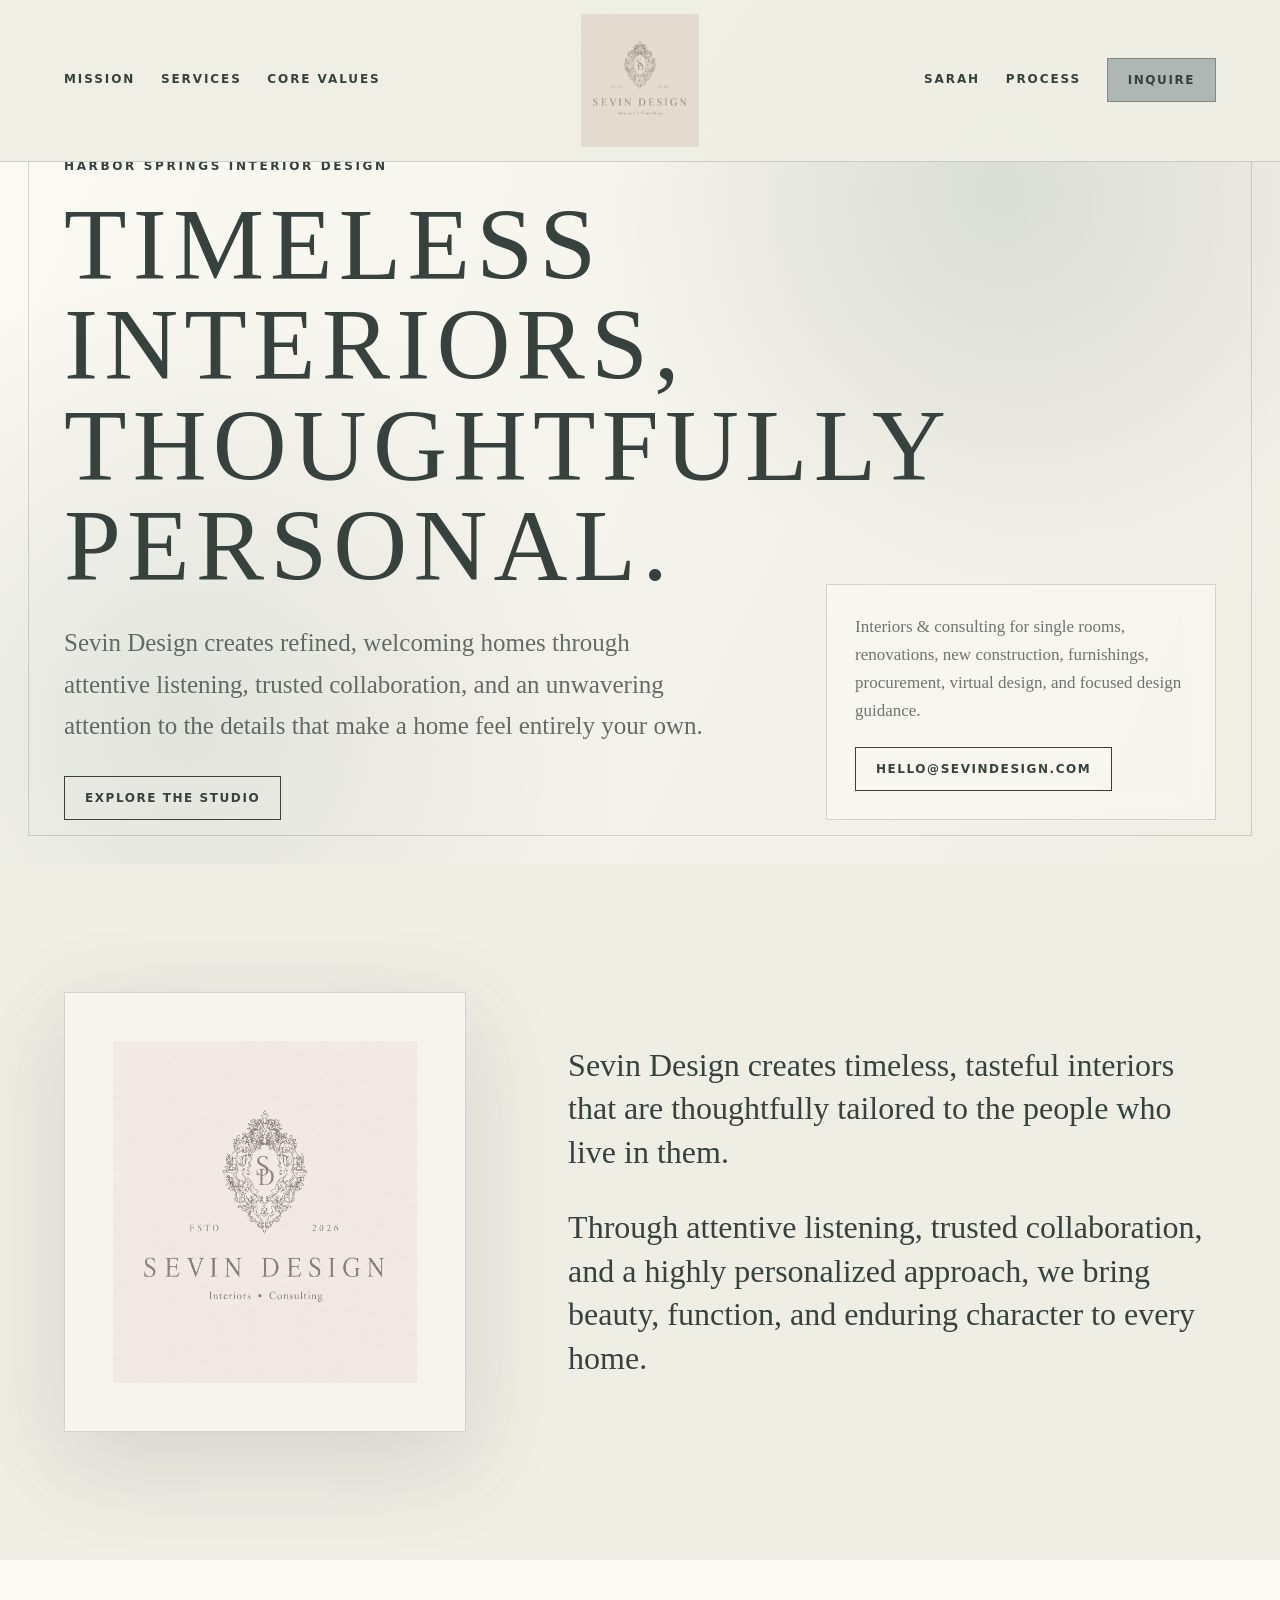
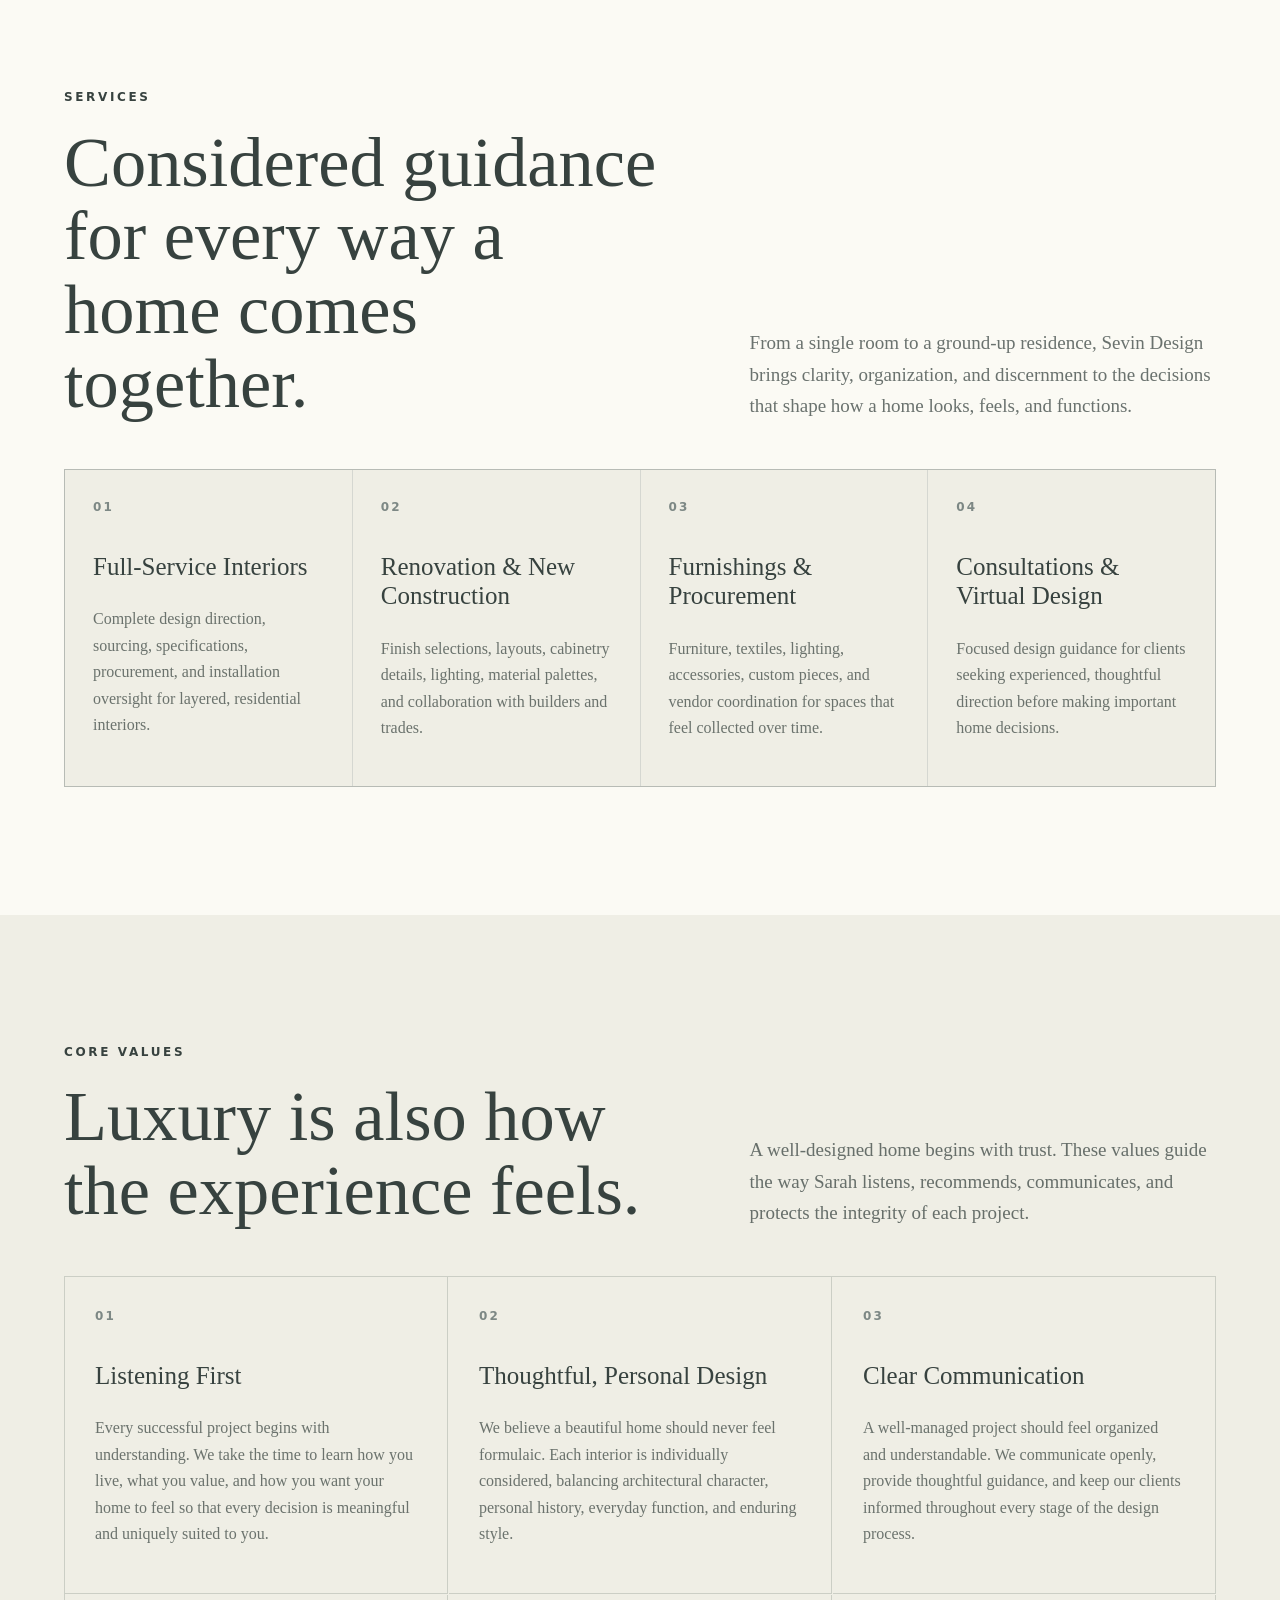
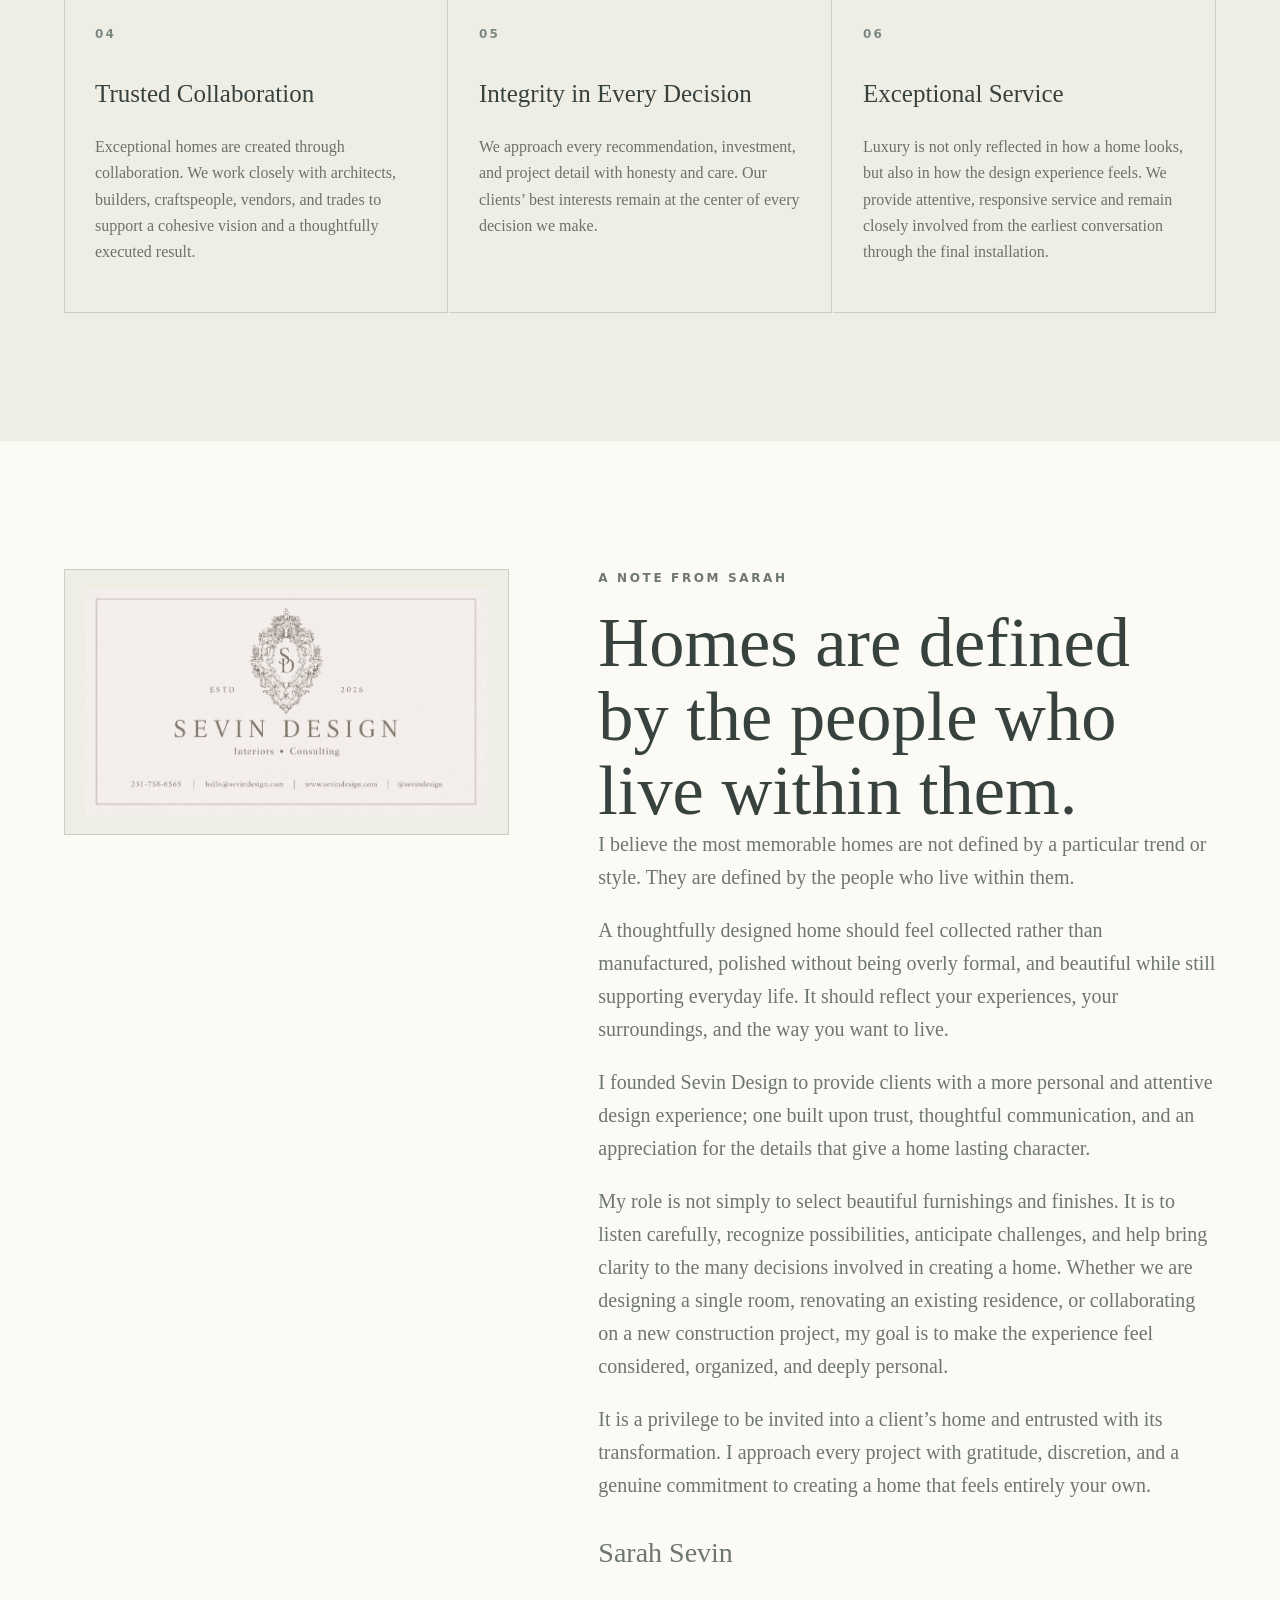
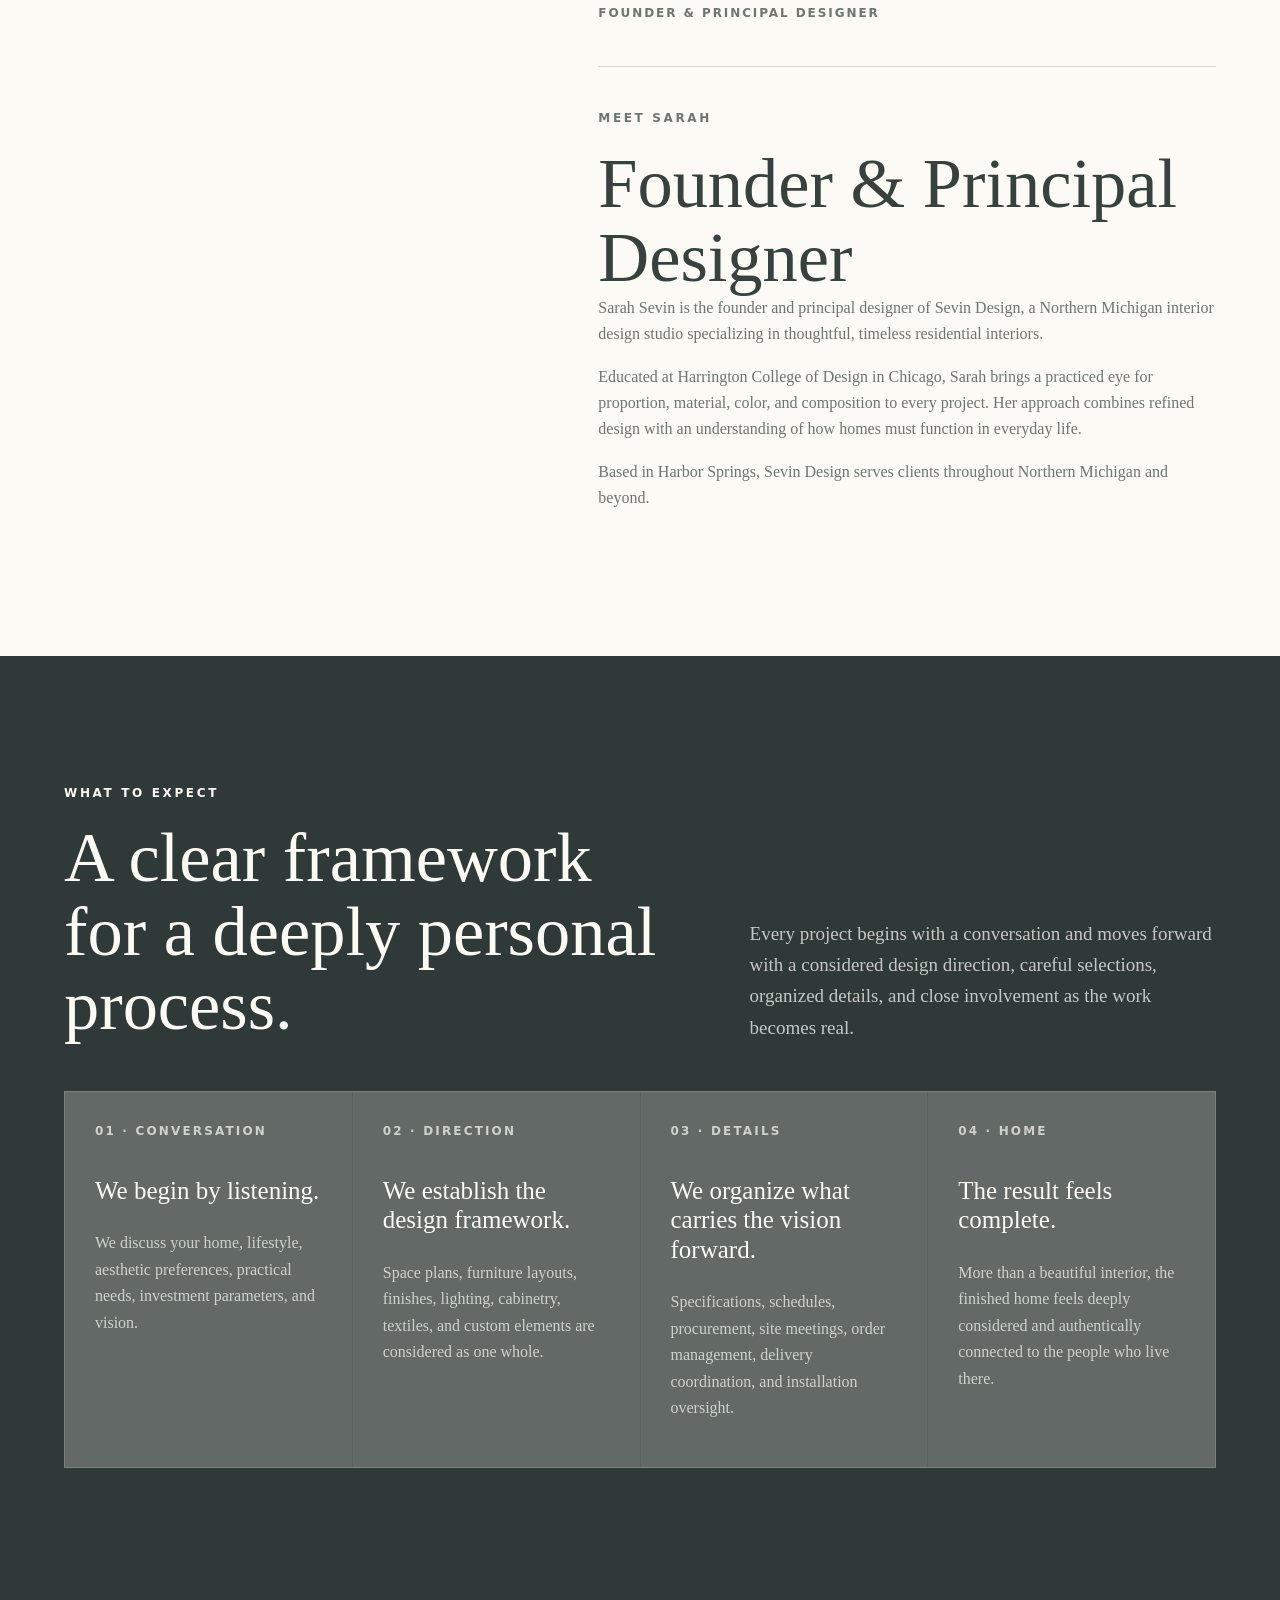
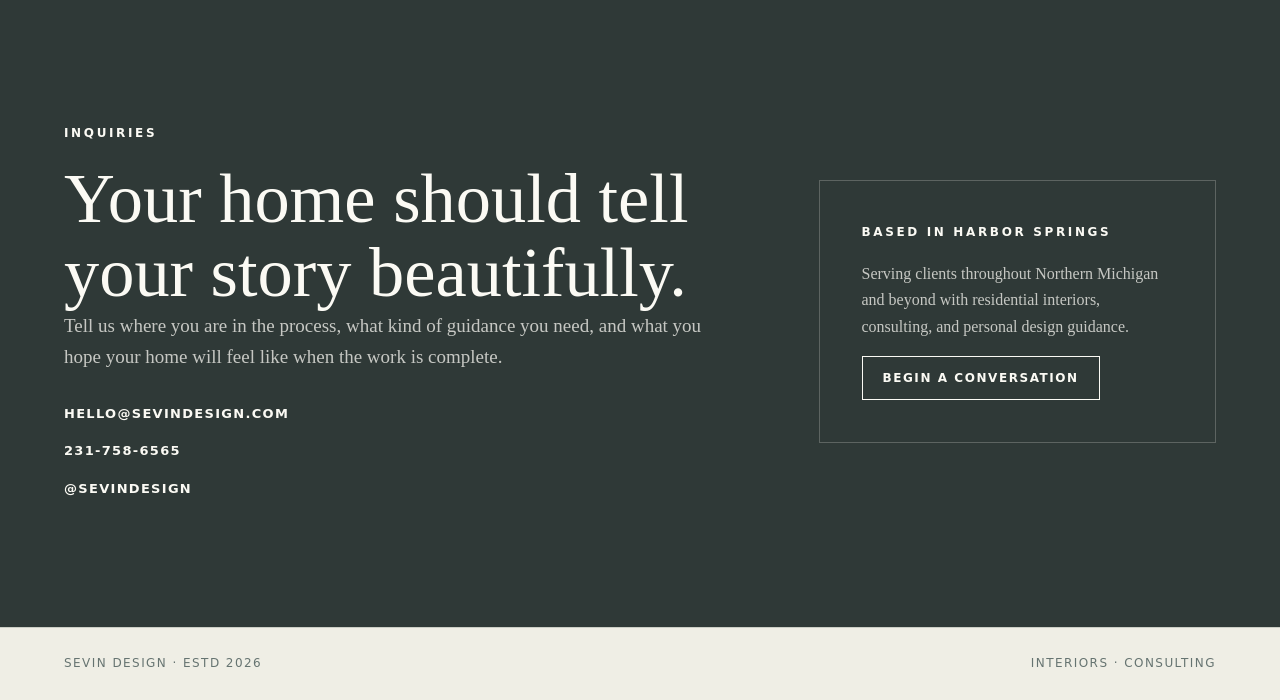
==== commit 804d4344: "Keep Sevin header logo consistent" ====
--- a/sevin-design/index.html
+++ b/sevin-design/index.html
@@ -33,7 +33,7 @@
         --line: rgba(63, 74, 72, 0.2);
         --soft-line: rgba(239, 238, 229, 0.3);
         --shadow: 0 28px 90px rgba(63, 74, 72, 0.16);
-        --hero-logo-offset: 42px;
+        --hero-logo-offset: 0px;
       }
 
       * {
@@ -79,11 +79,6 @@
         gap: 24px;
         min-height: 76px;
         padding: 14px clamp(20px, 5vw, 64px);
-        color: var(--ink);
-        transition: background 180ms ease, border-color 180ms ease, color 180ms ease;
-      }
-
-      .topbar.is-solid {
         background: rgba(239, 238, 229, 0.94);
         border-bottom: 1px solid var(--line);
         color: var(--ink);
@@ -109,17 +104,12 @@
         display: grid;
         place-items: center;
         width: 128px;
-        transition: transform 180ms ease;
       }
 
       .brand img {
         width: 118px;
         mix-blend-mode: multiply;
         opacity: 0.9;
-      }
-
-      .topbar:not(.is-solid) .brand {
-        transform: translateY(var(--hero-logo-offset));
       }
 
       .button {
@@ -153,8 +143,7 @@
         color: var(--ivory);
       }
 
-      .topbar .button.light,
-      .topbar.is-solid .button.light {
+      .topbar .button.light {
         background: rgba(170, 178, 176, 0.92);
         color: var(--ink);
         border-color: rgba(63, 74, 72, 0.42);
@@ -570,10 +559,6 @@
 
         .brand img {
           width: 108px;
-        }
-
-        .topbar:not(.is-solid) .brand {
-          transform: none;
         }
 
         .nav:last-child a:not(.button) {
@@ -1028,12 +1013,5 @@
         <span>Interiors · Consulting</span>
       </footer>
     </div>
-
-    <script>
-      const nav = document.querySelector("[data-nav]");
-      const updateNav = () => nav.classList.toggle("is-solid", window.scrollY > 28);
-      updateNav();
-      window.addEventListener("scroll", updateNav, { passive: true });
-    </script>
   </body>
 </html>
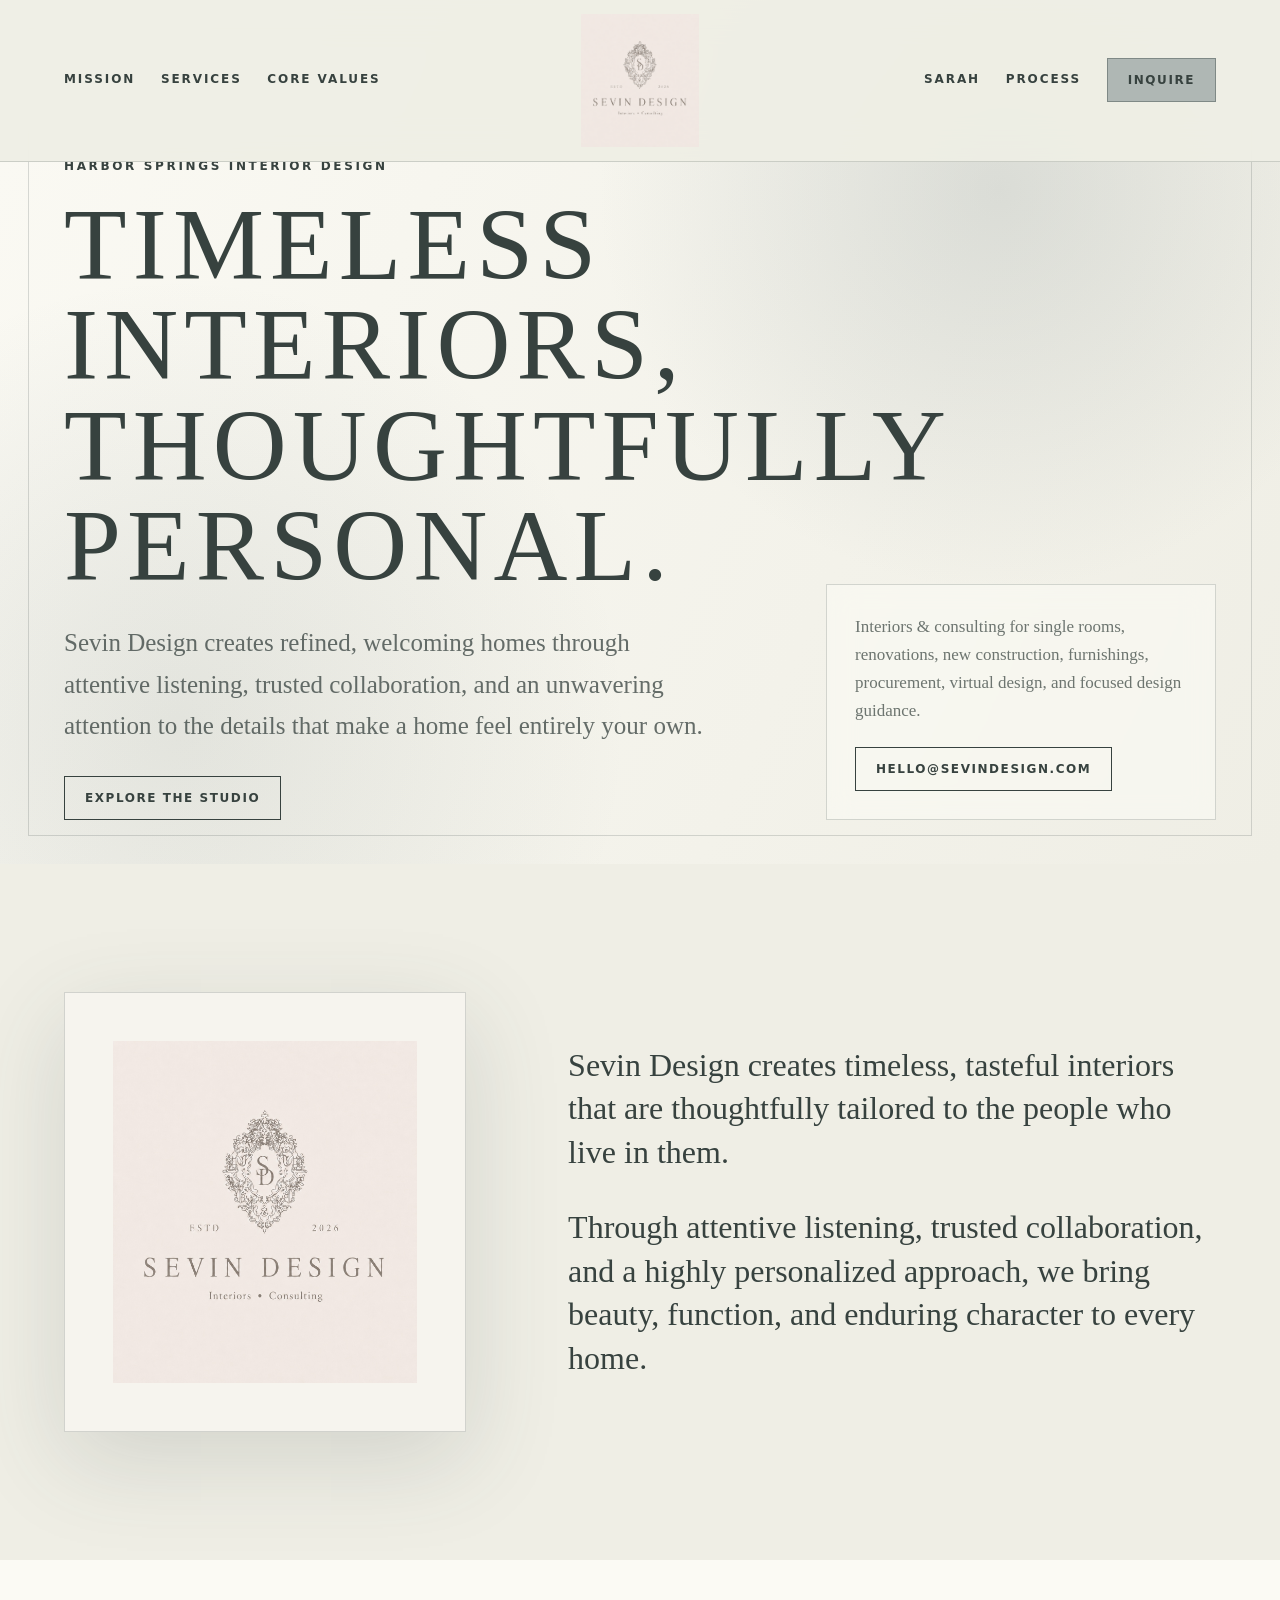
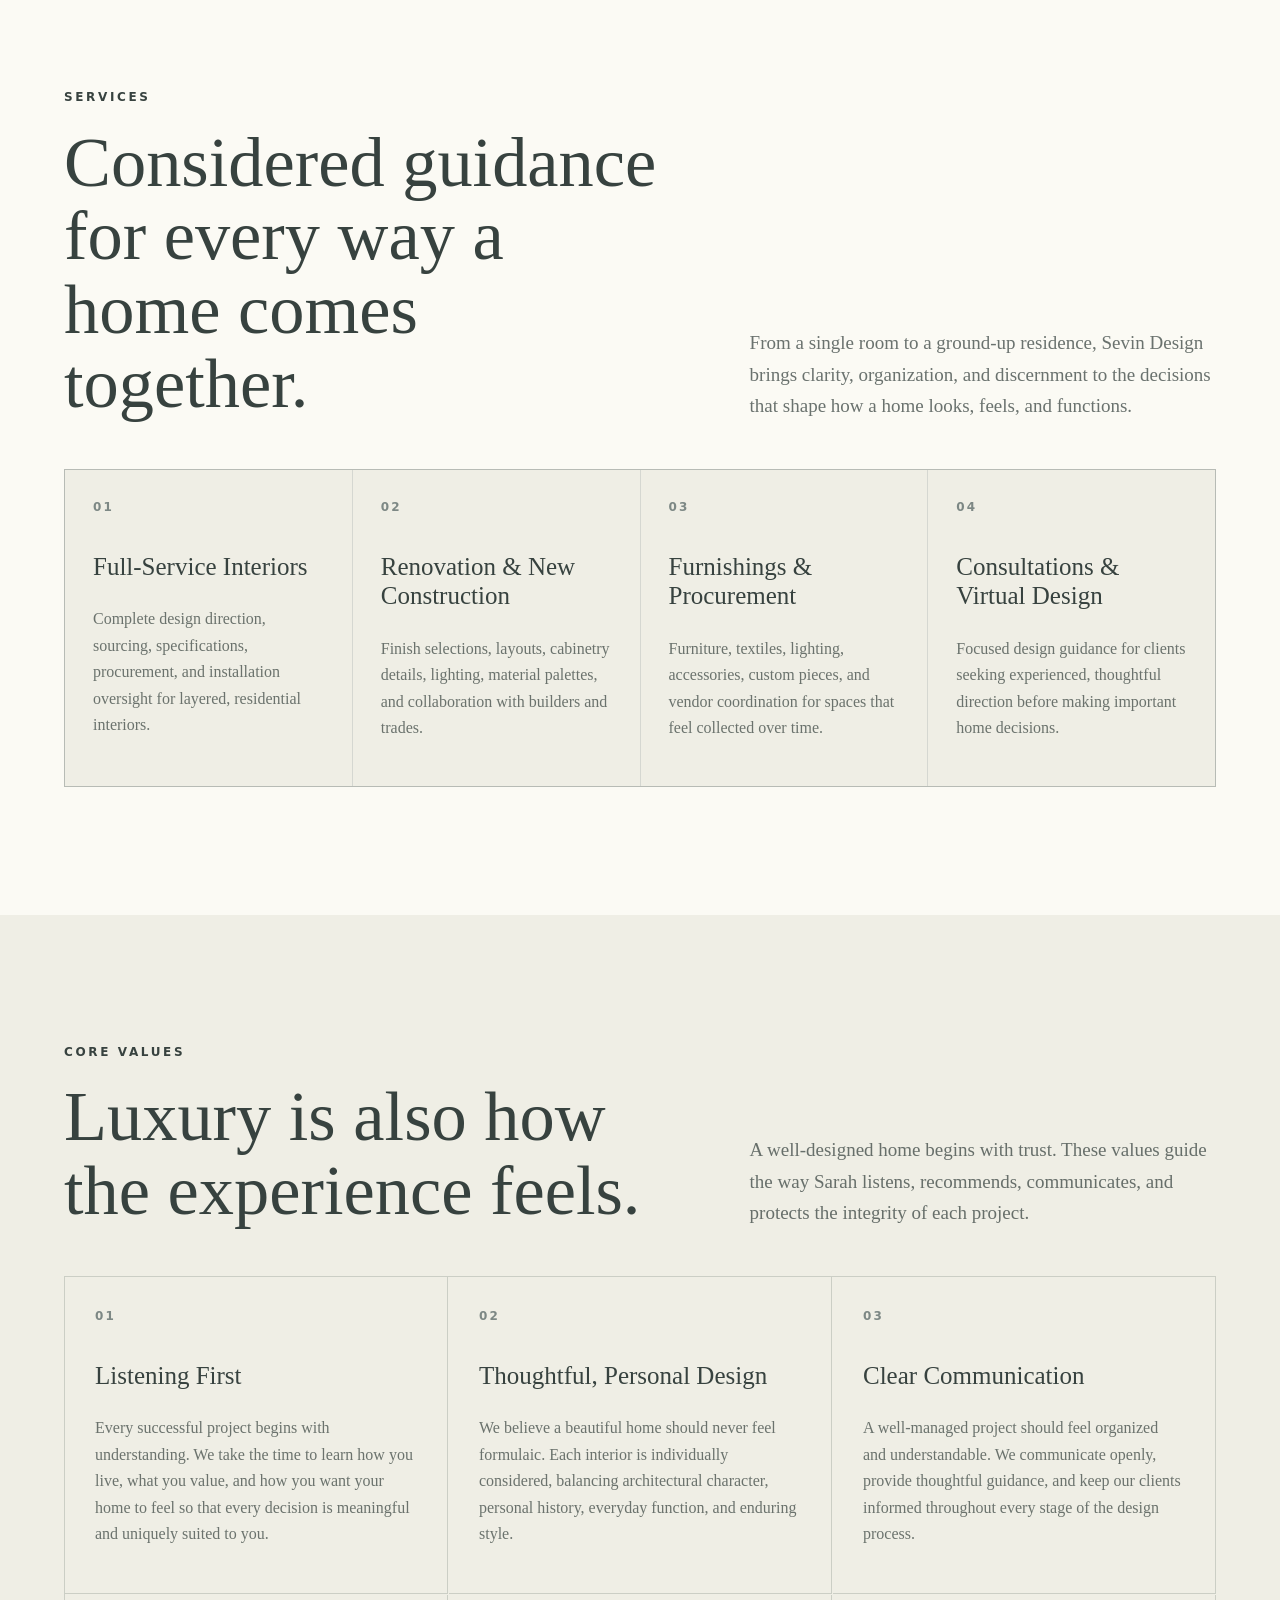
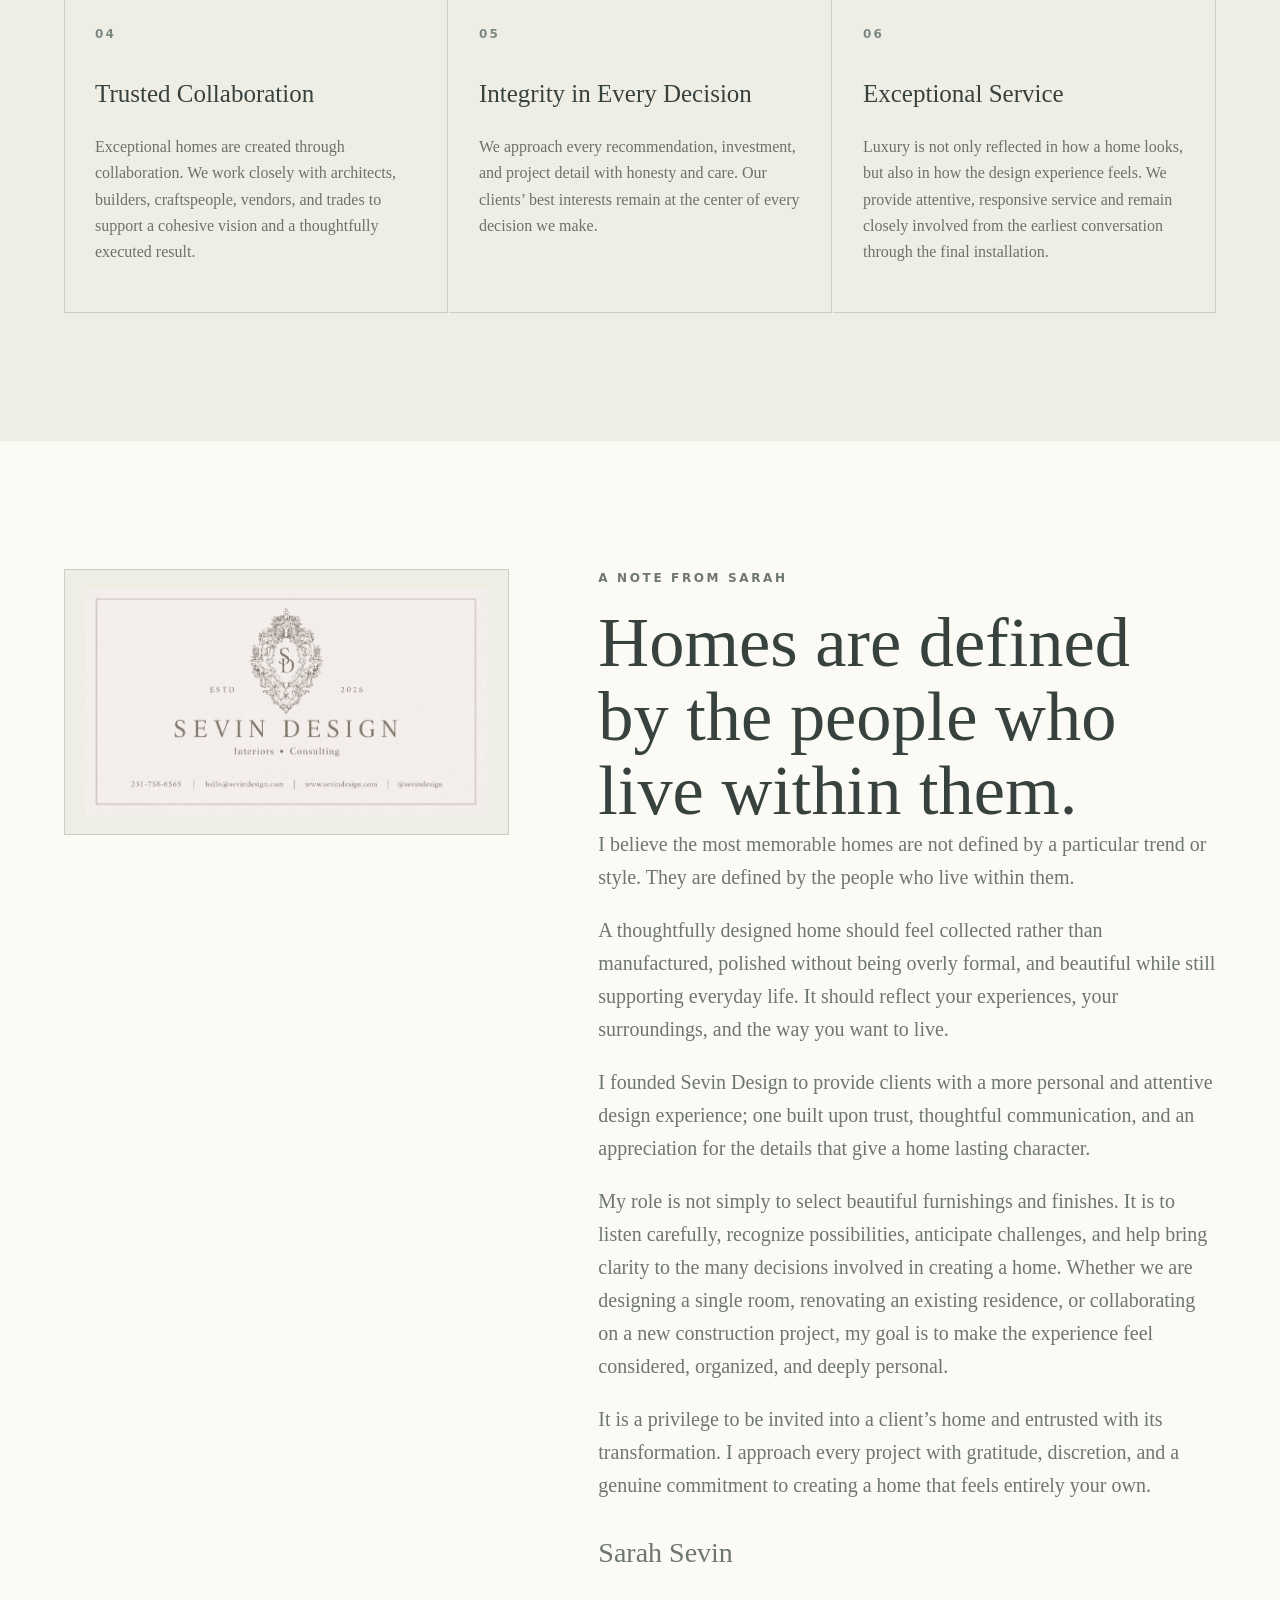
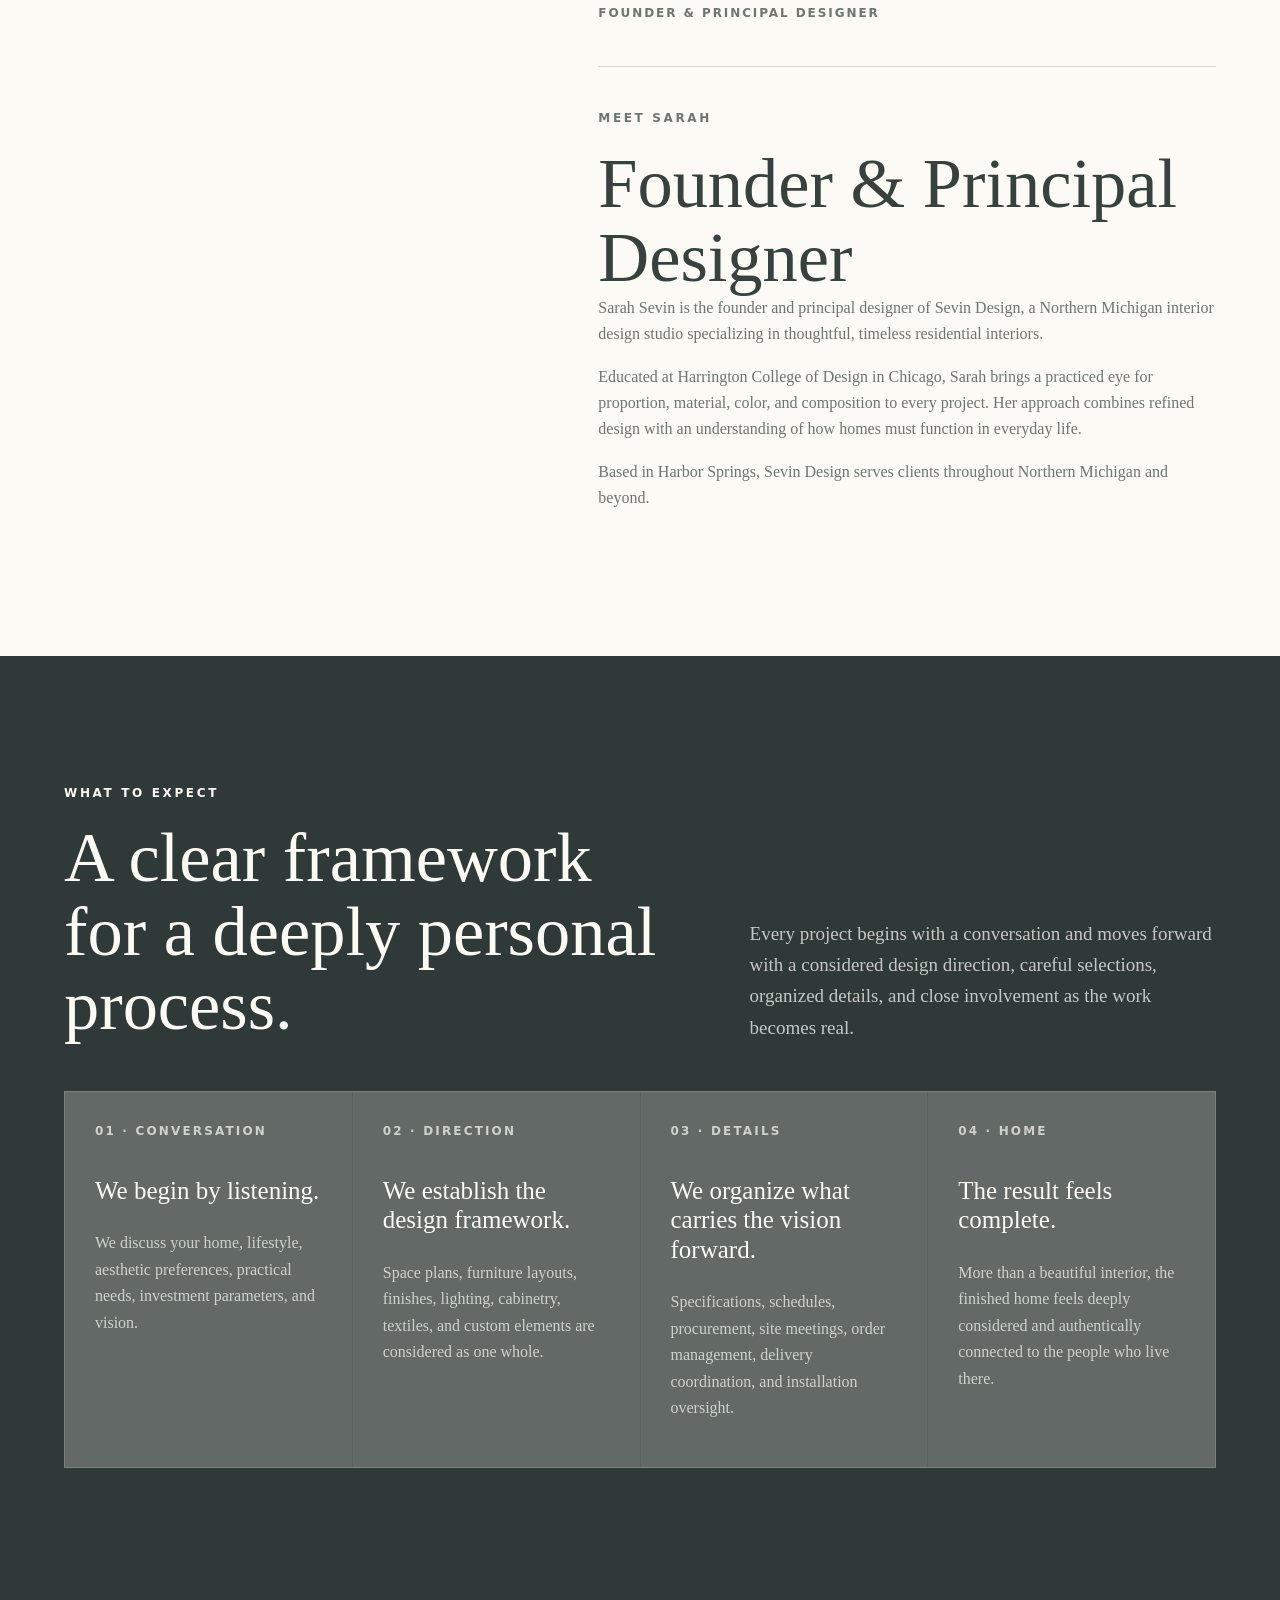
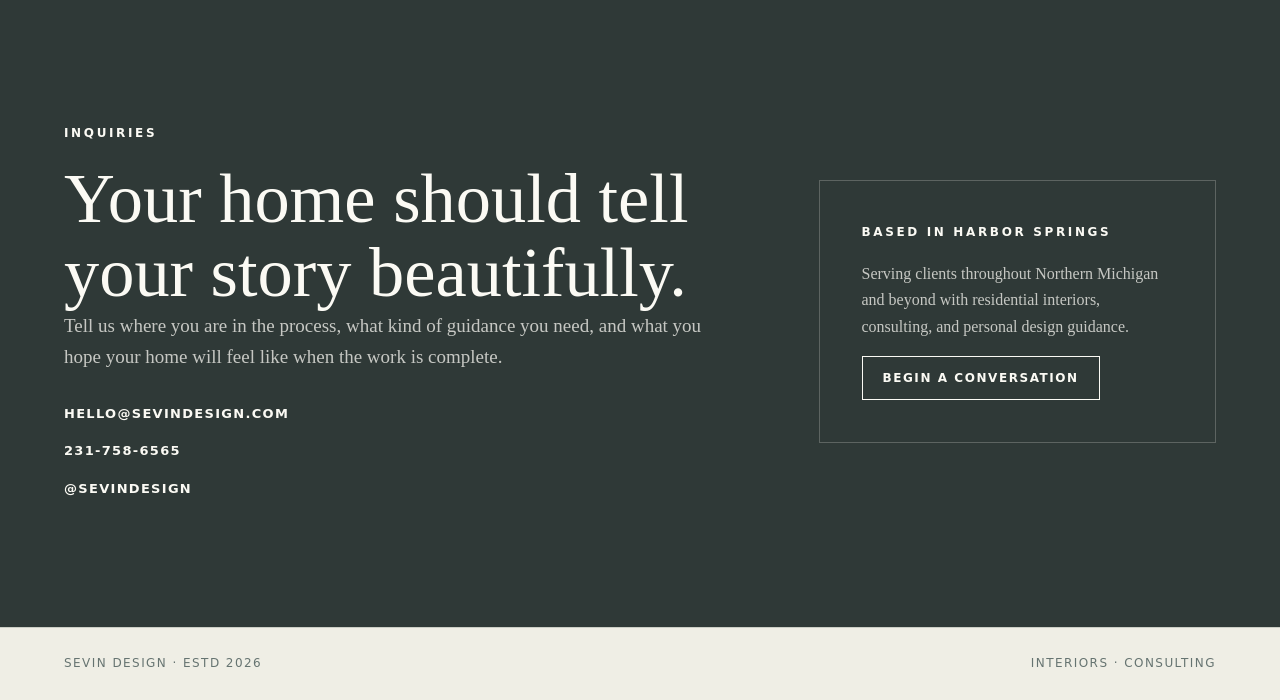
==== commit 49404f96: "Use exact Sevin header logo" ====
--- a/sevin-design/index.html
+++ b/sevin-design/index.html
@@ -108,8 +108,8 @@
 
       .brand img {
         width: 118px;
-        mix-blend-mode: multiply;
-        opacity: 0.9;
+        mix-blend-mode: normal;
+        opacity: 1;
       }
 
       .button {
@@ -646,7 +646,7 @@
           <a href="#values">Core Values</a>
         </nav>
         <a class="brand" href="#top" aria-label="Sevin Design home">
-          <img src="./assets/sevin-logo.jpg" alt="Sevin Design" />
+          <img src="./assets/sevin-logo-header.png" alt="Sevin Design" />
         </a>
         <nav class="nav" aria-label="Primary navigation right">
           <a href="#sarah">Sarah</a>
